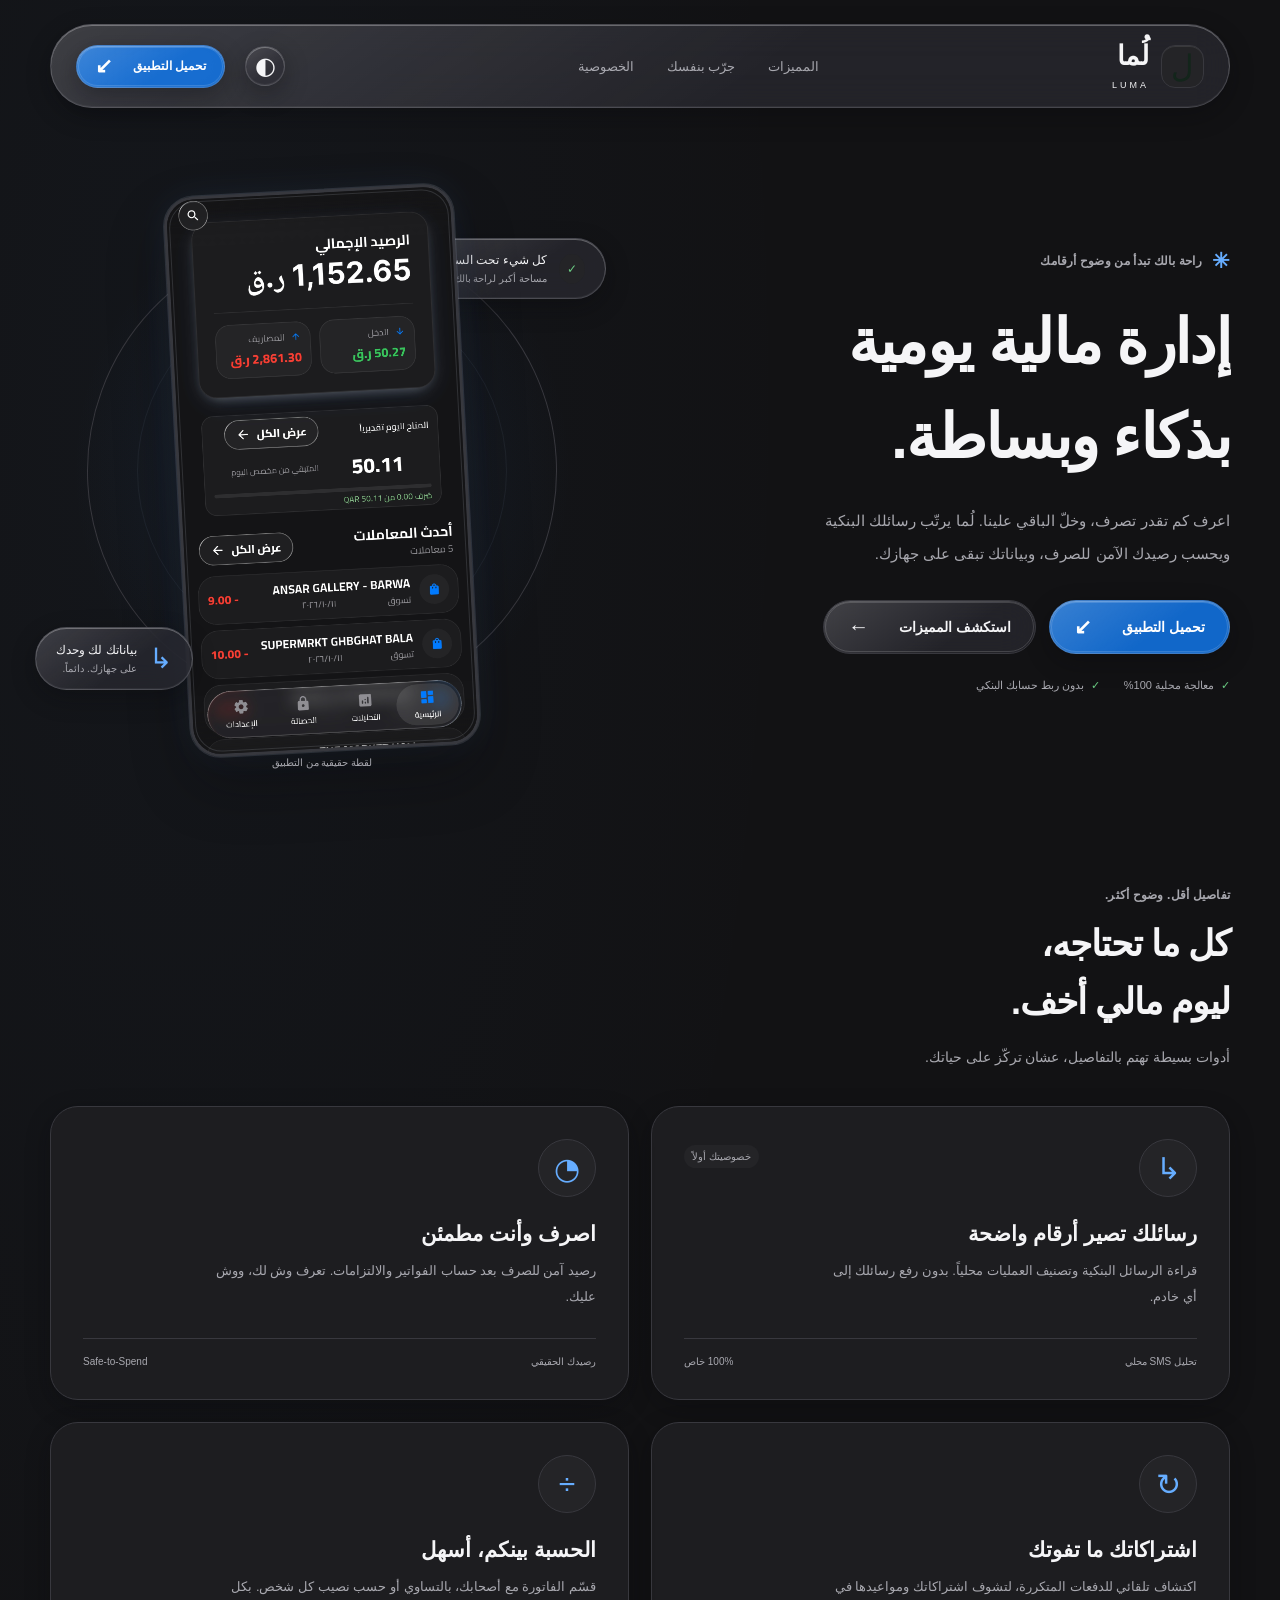
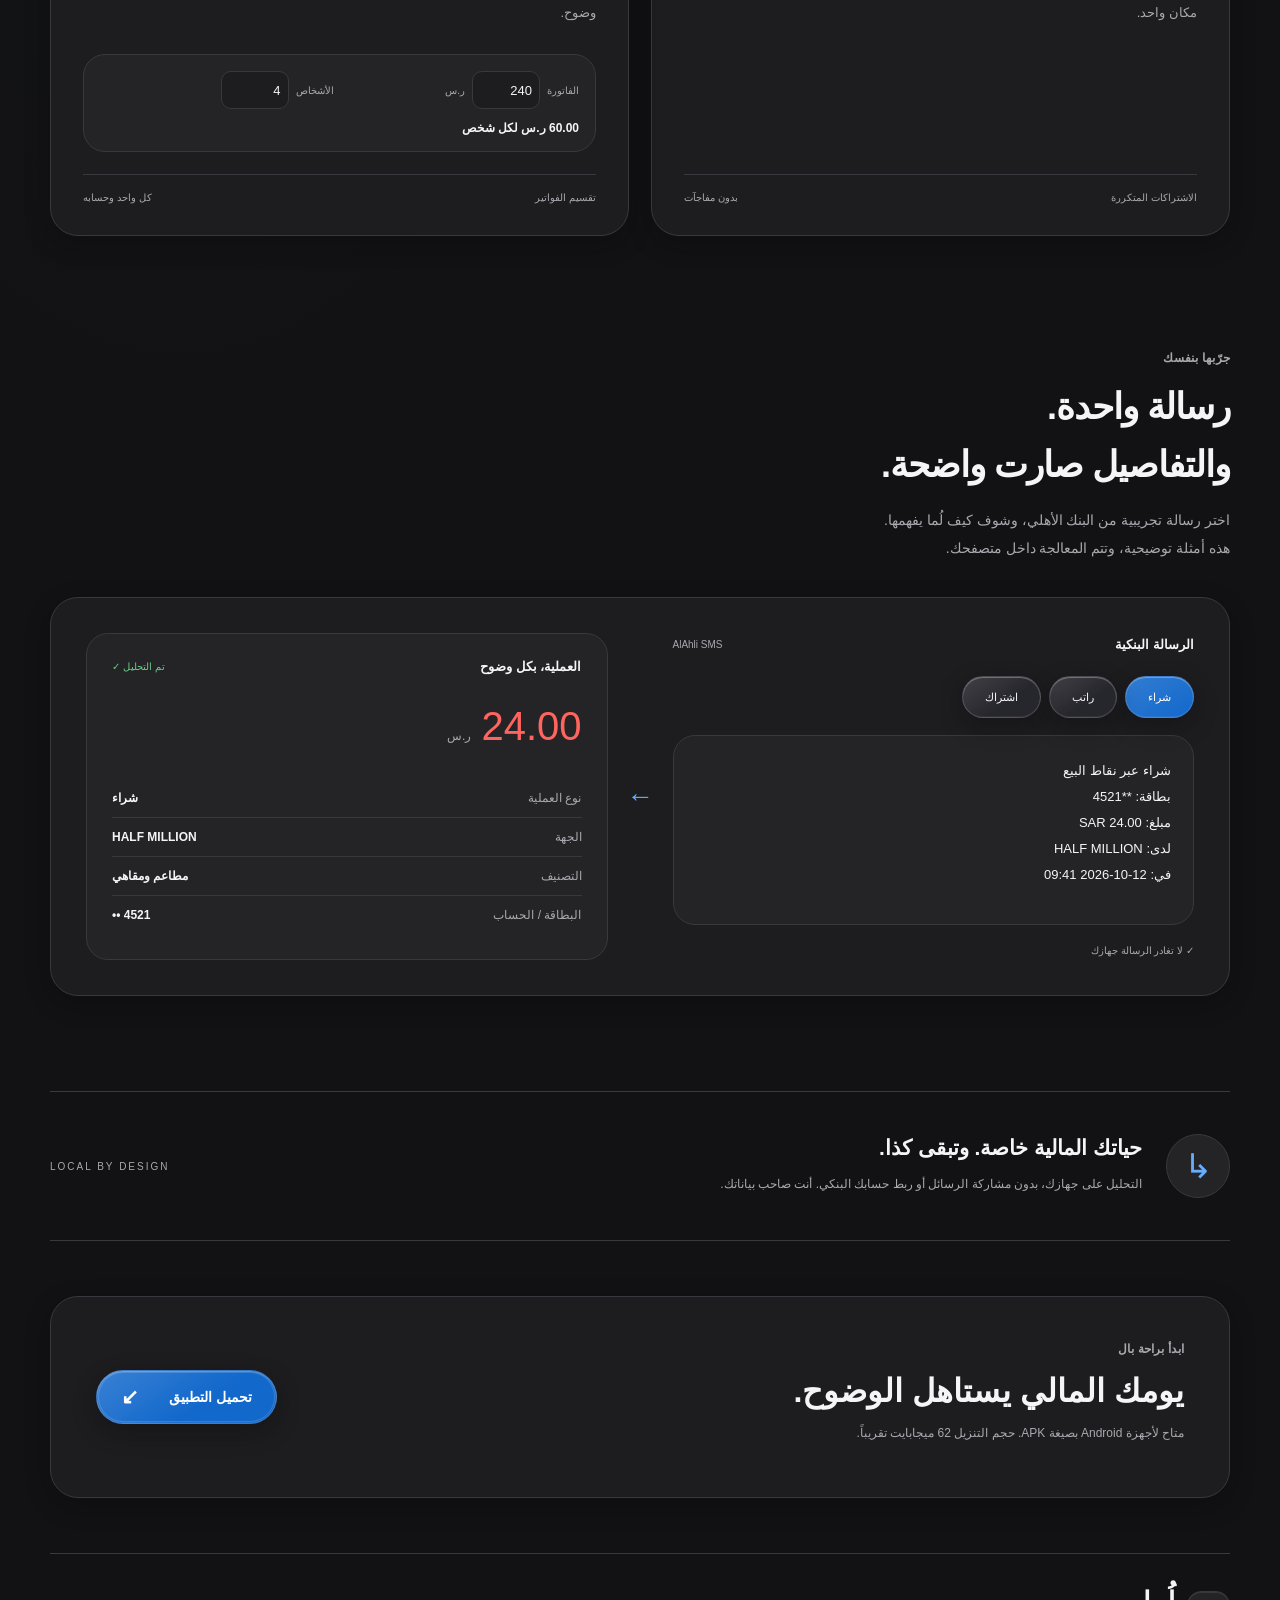
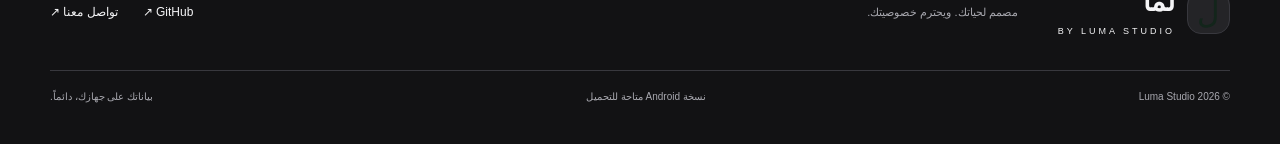
==== index.html @ 8b692ea0 "Add static landing page and APK download for Vercel" ====
<!doctype html>
<html lang="ar" dir="rtl" data-design="glass">
<head><meta charset="UTF-8"><meta name="viewport" content="width=device-width, initial-scale=1"><meta name="theme-color" content="#121214"><meta name="description" content="لُما، إدارة مالية يومية بذكاء وبساطة. اكتشف الرصيد الآمن للصرف وحوّل رسائلك البنكية إلى صورة واضحة لمصاريفك، على جهازك."><title>لُما | إدارة مالية بذكاء وبساطة</title><script src="design-init.js"></script><link rel="stylesheet" href="styles.css"><link rel="stylesheet" href="designs.css"><script src="app.js" defer></script></head>
<body>
<a class="skip" href="#main">انتقل للمحتوى</a>
<header class="nav wrap"><a class="brand" href="#" aria-label="لُما، الرئيسية"><span class="brandmark">ل</span><strong>لُما<span>LUMA</span></strong></a><nav aria-label="التنقل الرئيسي"><a href="#features">المميزات</a><a href="#simulator">جرّب بنفسك</a><a href="#privacy">الخصوصية</a></nav><div class="nav-actions"><button id="theme" class="theme" aria-label="تغيير مظهر الصفحة">◐</button><a class="button small" href="QPay.apk" download="QPay.apk">تحميل التطبيق <span aria-hidden="true">↙</span></a></div></header>
<main id="main">
<section class="hero wrap"><div class="hero-copy"><div class="eyebrow"><span class="tiny-mark">✳</span> راحة بالك تبدأ من وضوح أرقامك</div><h1>إدارة مالية يومية<br>بذكاء <span>وبساطة.</span></h1><p>اعرف كم تقدر تصرف، وخلّ الباقي علينا. لُما يرتّب رسائلك البنكية ويحسب رصيدك الآمن للصرف، وبياناتك تبقى على جهازك.</p><div class="hero-actions"><a class="button" href="QPay.apk" download="QPay.apk">تحميل التطبيق <span aria-hidden="true">↙</span></a><a class="button secondary" href="#features">استكشف المميزات <span aria-hidden="true">←</span></a></div><div class="trust"><span>معالجة محلية 100%</span><span>بدون ربط حسابك البنكي</span></div></div>
<div class="preview-stage"><div class="orbit orbit-one"></div><div class="orbit orbit-two"></div><div class="floating-note"><span class="note-symbol">✓</span><div>كل شيء تحت السيطرة<small>مساحة أكبر لراحة بالك</small></div></div><div class="phone real-screenshot"><img src="app-screenshot.jpg" width="1080" height="2109" fetchpriority="high" alt="لقطة حقيقية من تطبيق لُما تعرض الرصيد الإجمالي والمتاح اليوم وأحدث المعاملات"></div><div class="privacy-note"><span>↳</span><div>بياناتك لك وحدك<small>على جهازك. دائماً.</small></div></div><span class="preview-caption">لقطة حقيقية من التطبيق</span></div></section>
<section class="features wrap" id="features"><div class="section-head"><div class="eyebrow">تفاصيل أقل. وضوح أكثر.</div><h2>كل ما تحتاجه،<br>ليوم مالي أخف.</h2><p>أدوات بسيطة تهتم بالتفاصيل، عشان تركّز على حياتك.</p></div><div class="feature-grid"><article class="feature-card"><span class="feature-symbol">↳</span><span class="feature-tag">خصوصيتك أولاً</span><h3>رسائلك تصير أرقام واضحة</h3><p>قراءة الرسائل البنكية وتصنيف العمليات محلياً. بدون رفع رسائلك إلى أي خادم.</p><div class="card-bottom">تحليل SMS محلي <span>100% خاص</span></div></article><article class="feature-card"><span class="feature-symbol">◔</span><h3>اصرف وأنت مطمئن</h3><p>رصيد آمن للصرف بعد حساب الفواتير والالتزامات. تعرف وش لك، ووش عليك.</p><div class="card-bottom" dir="ltr">Safe-to-Spend <span>رصيدك الحقيقي</span></div></article><article class="feature-card"><span class="feature-symbol">↻</span><h3>اشتراكاتك ما تفوتك</h3><p>اكتشاف تلقائي للدفعات المتكررة، لتشوف اشتراكاتك ومواعيدها في مكان واحد.</p><div class="card-bottom">الاشتراكات المتكررة <span>بدون مفاجآت</span></div></article><article class="feature-card"><span class="feature-symbol">÷</span><h3>الحسبة بينكم، أسهل</h3><p>قسّم الفاتورة مع أصحابك، بالتساوي أو حسب نصيب كل شخص. بكل وضوح.</p><div class="split-demo"><label>الفاتورة <input id="split-total" type="number" min="0" max="1000000" step="0.01" value="240" inputmode="decimal"> ر.س</label><label>الأشخاص <input id="split-people" type="number" min="1" max="100" step="1" value="4" inputmode="numeric"></label><output id="split-result" aria-live="polite">60.00 ر.س لكل شخص</output></div><div class="card-bottom">تقسيم الفواتير <span>كل واحد وحسابه</span></div></article></div></section>
<section id="simulator" class="sim-section wrap"><div class="section-head"><div class="eyebrow">جرّبها بنفسك</div><h2>رسالة واحدة.<br>والتفاصيل صارت واضحة.</h2><p>اختر رسالة تجريبية من البنك الأهلي، وشوف كيف لُما يفهمها.<br>هذه أمثلة توضيحية، وتتم المعالجة داخل متصفحك.</p></div><div class="simulator"><div class="sms-panel"><div class="panel-heading"><strong>الرسالة البنكية</strong><span dir="ltr">AlAhli SMS</span></div><div class="sample-tabs" role="group" aria-label="نوع الرسالة"><button data-sample="purchase" aria-pressed="true" class="selected">شراء</button><button data-sample="salary" aria-pressed="false">راتب</button><button data-sample="subscription" aria-pressed="false">اشتراك</button></div><blockquote id="sms-text"></blockquote><div class="local-status">✓ لا تغادر الرسالة جهازك</div></div><div class="parse-connector" aria-hidden="true">←</div><div class="result-panel" aria-live="polite" aria-atomic="true"><div class="panel-heading"><strong>العملية، بكل وضوح</strong><span class="success">تم التحليل ✓</span></div><div class="result-amount"><b id="result-amount"></b><span>ر.س</span></div><dl><div><dt>نوع العملية</dt><dd id="result-type"></dd></div><div><dt>الجهة</dt><dd id="result-merchant"></dd></div><div><dt>التصنيف</dt><dd id="result-category"></dd></div><div><dt>البطاقة / الحساب</dt><dd id="result-card" dir="ltr"></dd></div></dl></div></div></section>
<section id="privacy" class="privacy wrap"><span class="privacy-emblem">↳</span><div><h2>حياتك المالية خاصة. وتبقى كذا.</h2><p>التحليل على جهازك، بدون مشاركة الرسائل أو ربط حسابك البنكي. أنت صاحب بياناتك.</p></div><span class="privacy-label">LOCAL BY DESIGN</span></section>
<section id="download" class="download wrap"><div><div class="eyebrow">ابدأ براحة بال</div><h2>يومك المالي يستاهل الوضوح.</h2><p>متاح لأجهزة Android بصيغة APK. حجم التنزيل 62 ميجابايت تقريباً.</p></div><a class="button" id="download-button" href="QPay.apk" download="QPay.apk">تحميل التطبيق <span aria-hidden="true">↙</span></a><p id="download-status" class="download-status" role="status"></p></section>
</main><footer class="wrap"><div class="footer-top"><a class="brand" href="#"><span class="brandmark">ل</span><strong>لُما<span>BY LUMA STUDIO</span></strong></a><p>مصمم لحياتك. ويحترم خصوصيتك.</p><div class="footer-links"><button id="github-info">GitHub ↗</button><button id="contact-info">تواصل معنا ↗</button></div></div><div class="footer-bottom"><span>© 2026 Luma Studio</span><span>نسخة Android متاحة للتحميل</span><span>بياناتك على جهازك، دائماً.</span></div><p id="footer-status" role="status"></p></footer>
</body></html>
---- styles.css ----
/* Native web approximation of Liquid Glass. Radius: cards 24px, buttons 12px, phone 44px. */
:root{--bg:#f7f9f8;--surface:#fff;--text:#172e27;--muted:#6b7973;--line:#e1e8e4;--accent:#26795b;--soft:#eaf2ed;--glass:#ffffffd9;color-scheme:light;font-family:Tahoma,"Segoe UI",Arial,sans-serif}*{box-sizing:border-box}html{scroll-behavior:smooth;scroll-padding-top:40px}body{margin:0;background:var(--bg);color:var(--text)}button,a{-webkit-tap-highlight-color:transparent}a{color:inherit;text-decoration:none}button{font:inherit;cursor:pointer}button:focus-visible,a:focus-visible{outline:3px solid var(--accent);outline-offset:5px}.wrap{width:min(1180px,calc(100% - 80px));margin-inline:auto}.nav{height:110px;display:flex;align-items:center;justify-content:space-between;border-bottom:1px solid var(--line);gap:25px}.brand{display:flex;align-items:center;gap:12px}.brandmark{width:43px;height:43px;background:var(--accent);color:white;display:grid;place-items:center;border-radius:14px;font-size:31px}.brand strong{font-size:27px;line-height:1.1}.brand strong span{display:block;font:9px Arial,sans-serif;letter-spacing:3px;margin-top:8px}.nav nav{display:flex;gap:33px;font-size:13px;color:var(--muted)}.nav nav a:hover{color:var(--accent)}.nav-actions{display:flex;align-items:center;gap:20px}.theme{border:0;background:transparent;color:var(--text);font-size:26px}.button{background:var(--accent);color:#fff;border:1px solid var(--accent);border-radius:12px;display:inline-flex;align-items:center;justify-content:center;gap:30px;min-height:54px;padding:0 24px;font-size:14px;font-weight:600;transition:transform .2s,opacity .2s}.button:hover{transform:translateY(-3px);opacity:.9}.button:active{transform:translateY(0)}.button span{font-size:21px}.button.small{min-height:43px;padding:0 18px;font-size:12px;gap:20px}.secondary{background:transparent;color:var(--text);border-color:var(--line)}.hero{display:grid;grid-template-columns:1.08fr 1fr;align-items:center;gap:75px;min-height:690px;padding-block:60px 80px}.eyebrow{font-size:12px;color:var(--accent);font-weight:bold;letter-spacing:.2px;display:flex;align-items:center;gap:10px}.tiny-mark{font-size:21px}h1{font-size:clamp(38px,4.1vw,58px);line-height:1.5;letter-spacing:-2px;margin:21px 0}h1 span{color:var(--accent)}.hero-copy>p{font-size:16px;line-height:2.1;color:var(--muted);max-width:460px;margin:0 0 30px}.hero-actions{display:flex;gap:13px}.trust{display:flex;gap:24px;margin-top:25px;font-size:11px;color:var(--muted)}.trust span:before{content:'✓';color:var(--accent);margin-left:7px}.preview-stage{position:relative;min-height:550px;display:grid;place-items:center;isolation:isolate}.orbit{position:absolute;z-index:-1;border:1px solid var(--line);border-radius:50%;width:490px;height:490px}.orbit-two{width:380px;height:380px;background:radial-gradient(ellipse,#d4e7db99,transparent 70%)}.phone{width:290px;padding:20px 18px 12px;border-radius:44px;background:var(--glass);border:5px solid var(--surface);outline:1px solid var(--line);box-shadow:0 28px 70px #254a3420,inset 0 1px 0 white;transform:rotate(-5deg);backdrop-filter:blur(20px)}.phone-top{display:flex;justify-content:space-between;align-items:center;font-size:11px;height:26px;padding:0 8px}.island{width:75px;height:21px;border-radius:30px;background:#17241e}.app-head{display:flex;justify-content:space-between;align-items:center;padding:22px 0 17px}.app-head small{display:block;color:var(--muted);font-size:10px;margin-bottom:7px}.app-head strong{font-size:13px}.avatar{border-radius:50%;width:31px;height:31px;display:grid;place-items:center;background:var(--soft);color:var(--accent)}.balance{background:#236348;color:#fff;border-radius:22px;padding:22px 17px;background-image:radial-gradient(at 0% 0%,#7bb69555,transparent 75%)}.balance-label{display:flex;justify-content:space-between;font-size:11px;color:#d5e7db}.amount{display:flex;align-items:baseline;gap:8px;margin:19px 0 8px}.amount b{font:43px Arial,sans-serif;letter-spacing:-1px}.amount span{font-size:11px}.balance>small{font-size:8px;color:#c7dfd1}.balance-rule{height:1px;background:#ffffff26;margin:18px 0 12px}.balance-bottom{display:flex;justify-content:space-between;font-size:9px}.balance-bottom strong{font-weight:normal}.app-totals{display:grid;grid-template-columns:1fr 1fr;margin:18px 0;padding:10px 0;gap:15px}.app-totals>div+div{border-right:1px solid var(--line);padding-right:20px}.app-totals small{font-size:9px;display:block;color:var(--muted);margin-bottom:6px}.app-totals strong{font:17px Arial}.app-totals em{font:9px Tahoma}.transactions-title{display:flex;justify-content:space-between;font-size:10px;margin-bottom:9px}.transactions-title span{color:var(--muted);font-size:8px}.transaction{display:flex;align-items:center;gap:9px;padding:13px 0;border-bottom:1px solid var(--line)}.transaction-icon{width:30px;height:30px;background:var(--soft);border-radius:10px;display:grid;place-items:center;color:var(--accent)}.transaction div{flex:1}.transaction strong{display:block;font-size:10px}.transaction small{display:block;font-size:8px;color:var(--muted);margin-top:5px}.transaction b{font:12px Arial}.app-bottom{display:flex;justify-content:space-around;padding:20px 0 6px;color:var(--muted);font-size:8px}.app-bottom .current{color:var(--accent);font-weight:bold}.floating-note,.privacy-note{position:absolute;background:var(--glass);border:1px solid var(--surface);border-radius:17px;box-shadow:0 10px 40px #274c3512;backdrop-filter:blur(16px);display:flex;align-items:center;gap:12px;padding:17px;font-size:12px}.floating-note{top:72px;right:-22px;transform:rotate(3deg)}.note-symbol{background:var(--soft);border-radius:50%;padding:8px;color:var(--accent)}.floating-note small,.privacy-note small{display:block;color:var(--muted);font-size:10px;margin-top:6px}.privacy-note{bottom:85px;left:-10px;transform:rotate(3deg)}.privacy-note>span{font-size:28px;color:var(--accent)}.preview-caption{position:absolute;bottom:-8px;color:var(--muted);font-size:10px}.features{padding-block:40px 90px}.section-head h2{font-size:36px;line-height:1.6;letter-spacing:-1px;margin:13px 0}.section-head>p{font-size:14px;line-height:2;color:var(--muted);margin:0}.feature-grid{display:grid;grid-template-columns:repeat(4,1fr);gap:16px;margin-top:35px}.feature-card{position:relative;background:var(--surface);border:1px solid var(--line);border-radius:24px;padding:25px 22px;display:flex;flex-direction:column;align-items:flex-start;transition:transform .25s}.feature-card:hover{transform:translateY(-5px)}.feature-symbol{font:35px Arial;color:var(--accent);height:55px}.feature-tag{position:absolute;top:28px;left:20px;font-size:8px;color:var(--accent);background:var(--soft);padding:6px 8px;border-radius:6px}.feature-card h3{font-size:16px;margin:15px 0 12px}.feature-card p{font-size:12px;line-height:2.1;color:var(--muted);margin:0 0 28px}.card-bottom{margin-top:auto;display:flex;justify-content:space-between;width:100%;gap:5px;font-size:9px;padding-top:17px;border-top:1px solid var(--line);color:var(--muted)}.card-bottom span{color:var(--accent)}.sim-section{padding-block:25px 95px}.simulator{margin-top:35px;background:var(--surface);border:1px solid var(--line);border-radius:28px;padding:35px;display:grid;grid-template-columns:1fr 65px 1fr;align-items:center}.panel-heading{display:flex;justify-content:space-between;align-items:center;gap:15px;font-size:13px}.panel-heading>span{font-size:10px;color:var(--muted)}.sample-tabs{display:flex;gap:8px;margin:24px 0 17px}.sample-tabs button{background:var(--bg);border:1px solid var(--line);color:var(--muted);border-radius:9px;padding:9px 20px;font-size:11px}.sample-tabs button.selected{background:var(--soft);border-color:var(--accent);color:var(--accent)}blockquote{background:var(--bg);border:1px solid var(--line);border-radius:15px;margin:0;padding:22px;white-space:pre-line;line-height:2;font-size:12px;min-height:190px;overflow-wrap:anywhere}.local-status{font-size:10px;color:var(--muted);margin-top:14px}.parse-connector{text-align:center;font-size:27px;color:var(--accent)}.result-panel{background:var(--soft);border-radius:20px;padding:25px}.panel-heading>.success{color:var(--accent)}.result-amount{display:flex;align-items:baseline;gap:10px;margin:30px 0}.result-amount b{font:40px Arial;color:var(--accent)}.result-amount span{font-size:12px;color:var(--muted)}dl{margin:0}dl>div{display:flex;justify-content:space-between;padding:12px 0;font-size:12px;border-bottom:1px solid var(--line)}dl>div:last-child{border:0}dt{color:var(--muted)}dd{margin:0;font-weight:bold}.privacy{display:flex;align-items:center;gap:24px;border-block:1px solid var(--line);padding-block:35px}.privacy-emblem{font:52px Arial;color:var(--accent)}.privacy h2{font-size:21px;margin:0 0 12px}.privacy p{font-size:12px;line-height:2;color:var(--muted);margin:0}.privacy-label{margin-right:auto;font:10px Arial;letter-spacing:2px;color:var(--accent)}.download{position:relative;display:flex;align-items:center;justify-content:space-between;padding-block:75px;gap:30px}.download h2{font-size:32px;margin:16px 0}.download p{font-size:12px;color:var(--muted)}.download-status{position:absolute;bottom:18px;left:0}.footer-top{border-top:1px solid var(--line);padding:34px 0;display:flex;align-items:center;gap:40px}.footer-top>p{font-size:11px;color:var(--muted)}.footer-links{display:flex;gap:25px;margin-right:auto}.footer-links button{border:0;padding:0;background:transparent;color:var(--text);font-size:12px}.footer-bottom{border-top:1px solid var(--line);display:flex;justify-content:space-between;padding:20px 0 30px;font-size:10px;color:var(--muted)}#footer-status{font-size:12px;color:var(--accent)}.skip{position:absolute;top:-80px;right:20px;background:var(--surface);padding:12px;z-index:3}.skip:focus{top:15px}
:root[data-theme=dark]{--bg:#121d18;--surface:#1c2922;--text:#edf4ef;--muted:#adbbb2;--line:#34443a;--accent:#75bd97;--soft:#263c2f;--glass:#1c2922eb;color-scheme:dark}:root[data-theme=dark] .button:not(.secondary){color:#13251b}:root[data-theme=dark] .brandmark{color:#13251b}
@media(prefers-color-scheme:dark){:root:not([data-theme=light]){--bg:#121d18;--surface:#1c2922;--text:#edf4ef;--muted:#adbbb2;--line:#34443a;--accent:#75bd97;--soft:#263c2f;--glass:#1c2922eb;color-scheme:dark}}
@media(prefers-reduced-motion:no-preference){.hero-copy{animation:enter .7s ease-out}.preview-stage{animation:enter 1s ease-out}.result-panel.updated{animation:enter .3s ease-out}@keyframes enter{from{opacity:0;transform:translateY(15px)}to{opacity:1;transform:translateY(0)}}}
@media(prefers-reduced-motion:reduce){html{scroll-behavior:auto}*{transition:none!important;animation:none!important}}
@media(prefers-reduced-transparency:reduce){.phone,.floating-note,.privacy-note{background:var(--surface);backdrop-filter:none}}
@media(max-width:1050px){.wrap{width:calc(100% - 48px)}.hero{gap:25px}.orbit{width:390px;height:390px}.floating-note{right:-5px;font-size:10px}.privacy-note{left:-5px}.feature-grid{grid-template-columns:repeat(2,1fr)}.feature-card p{max-width:290px}}
@media(max-width:767px){.wrap{width:calc(100% - 36px)}.nav{height:85px;gap:10px}.nav nav{display:none}.brand strong{font-size:22px}.brandmark{width:36px;height:36px;font-size:25px}.nav-actions{gap:12px}.nav .small{font-size:10px;padding:0 12px;gap:12px}.hero{grid-template-columns:1fr;gap:30px;padding-block:40px;min-height:auto}.hero h1{font-size:40px;letter-spacing:-1.5px}.hero-copy>p{font-size:14px}.hero-actions .button{font-size:12px;padding:0 16px;gap:17px}.trust{font-size:10px;gap:16px}.preview-stage{min-height:565px;width:100%;overflow:hidden;padding-top:20px}.orbit{width:340px;height:340px}.floating-note{right:0;top:80px;padding:12px;z-index:1}.privacy-note{left:0;bottom:80px;padding:12px}.preview-caption{bottom:3px}.section-head h2{font-size:29px}.features{padding-block:35px 50px}.feature-grid{grid-template-columns:1fr;gap:12px;margin-top:25px}.feature-card{padding:23px}.feature-card p{max-width:none}.feature-card h3{margin-top:5px}.sim-section{padding-block:20px 50px}.simulator{grid-template-columns:1fr;padding:20px;gap:20px}.parse-connector{transform:rotate(-90deg)}.panel-heading{font-size:12px}.result-panel{padding:20px}.privacy{flex-wrap:wrap;gap:16px;padding-block:25px}.privacy h2{font-size:18px}.privacy>div{flex:1}.privacy-label{margin-right:60px;font-size:9px}.download{flex-direction:column;align-items:flex-start;padding-block:50px;gap:15px}.download h2{font-size:26px;line-height:1.6}.download-status{position:static;margin:0}.footer-top{flex-wrap:wrap;gap:20px}.footer-top>p{margin-right:auto}.footer-links{width:100%;margin:0}.footer-bottom{flex-wrap:wrap;gap:15px;font-size:9px}}
---- designs.css ----
/* Four distinct compositions. Shared content and accessible interactions are retained.
   Layer scale: content auto; design switcher 2; keyboard skip link 3. */
.design-switcher{position:sticky;top:0;z-index:2;display:flex;align-items:center;justify-content:space-between;gap:20px;background:var(--surface);border-bottom:1px solid var(--line);padding:10px max(24px,calc((100vw - 1180px)/2));font-size:11px;min-height:52px}.design-switcher>div{display:flex;gap:6px}.design-switcher a{padding:9px 15px;border-radius:8px;color:var(--muted)}.design-switcher a[aria-current=page]{background:var(--soft);color:var(--accent);font-weight:bold}.design-switcher .all-models{color:var(--text)}.design-label{font-size:10px;color:var(--muted)}.preview-controls{display:flex;gap:5px;padding-top:14px}.preview-controls button{flex:1;min-height:30px;border:1px solid var(--line);background:var(--surface);color:var(--muted);font-size:9px;border-radius:8px}.preview-controls button[aria-pressed=true]{background:var(--soft);color:var(--accent);border-color:var(--accent)}.preview-caption{bottom:-28px}.app-bottom{padding-top:14px}.hero{padding-bottom:95px}
/* Minimal: editorial whitespace, solid upright preview, open feature columns. */
[data-design=minimal] .hero{gap:100px;min-height:740px}[data-design=minimal] h1{font-size:clamp(42px,4.7vw,65px)}[data-design=minimal] .phone{transform:none;backdrop-filter:none;box-shadow:0 22px 50px #254a3412;background:var(--surface)}[data-design=minimal] .orbit,[data-design=minimal] .floating-note,[data-design=minimal] .privacy-note{display:none}[data-design=minimal] .preview-stage{background:var(--soft);border-radius:180px 180px 28px 28px;padding:30px 0}[data-design=minimal] .feature-grid{gap:0}[data-design=minimal] .feature-card{border:0;border-radius:0;background:transparent;padding:10px 24px;box-shadow:none}[data-design=minimal] .feature-card+.feature-card{border-right:1px solid var(--line)}[data-design=minimal] .feature-tag{position:static;margin-top:5px}[data-design=minimal] .feature-symbol{height:40px}[data-design=minimal] .features{padding-block:65px 105px}[data-design=minimal] .simulator{border-radius:16px;box-shadow:none}
/* Glass: a deliberately cool silver/green palette; translucent materials are web approximations. */
[data-design=glass][data-theme=light]{--bg:#eef4f2;--surface:#ffffffc9;--text:#183f36;--muted:#53746a;--line:#cedfd8;--accent:#287761;--soft:#dfeee6;--glass:#ffffffc9}[data-design=glass][data-theme=dark]{--bg:#142622;--surface:#203c33e8;--text:#effbf5;--muted:#b0cec0;--line:#446758;--accent:#88cfac;--soft:#294b3c;--glass:#25483dea}[data-design=glass] body{background-image:radial-gradient(ellipse at 12% 15%,#80bd9733,transparent 32%),radial-gradient(ellipse at 85% 35%,#c3dfd344,transparent 30%)}[data-design=glass] .nav{height:90px;border:1px solid var(--surface);background:var(--glass);border-radius:24px;padding-inline:25px;margin-top:25px;backdrop-filter:blur(18px)}[data-design=glass] .hero{grid-template-columns:1fr 1.12fr;gap:60px;min-height:770px}[data-design=glass] .preview-stage{background:radial-gradient(ellipse,#7eb79577,transparent 68%)}[data-design=glass] .orbit-one{border:1px solid #93c3aa80;width:510px;height:510px}[data-design=glass] .orbit-two{width:430px;height:430px;background:transparent;border-color:#93c3aa50}[data-design=glass] .phone{transform:rotate(-8deg);border:5px solid #ffffff66;box-shadow:0 38px 85px #1d4e3a30,inset 0 1px 0 #ffffff99}[data-design=glass] .floating-note{right:-20px;top:60px}[data-design=glass] .privacy-note{bottom:65px;left:-8px}[data-design=glass] .feature-card,[data-design=glass] .simulator{background:var(--glass);backdrop-filter:blur(20px);border-color:var(--surface);box-shadow:inset 0 1px 0 #ffffff55,0 14px 40px #28553c0a}[data-design=glass] .feature-grid{grid-template-columns:repeat(2,1fr);gap:22px}[data-design=glass] .feature-card{padding:30px;min-height:260px}[data-design=glass] .feature-card h3{font-size:21px}[data-design=glass] .feature-card p{max-width:380px;font-size:13px}[data-design=glass] .download{background:var(--glass);border:1px solid var(--surface);border-radius:28px;padding:45px;margin-block:55px}[data-design=glass] .download-status{left:45px;bottom:8px}
/* Bento: a modular hero and uneven feature grid. */
[data-design=bento][data-theme=light]{--bg:#f4f7f3;--surface:#fff;--text:#263c25;--muted:#637960;--line:#d8e3d4;--accent:#426d38;--soft:#e4eddc;--glass:#fff}[data-design=bento][data-theme=dark]{--bg:#152014;--surface:#202d1c;--text:#edf5e8;--muted:#b0c5a9;--line:#3a4f32;--accent:#aed58c;--soft:#2c4124;--glass:#202d1c}[data-design=bento] .hero{grid-template-columns:1.15fr 1fr;gap:20px;padding-top:35px;min-height:730px;align-items:stretch}[data-design=bento] .hero-copy{border-radius:28px;background:var(--soft);padding:50px 35px;display:flex;flex-direction:column;justify-content:center}[data-design=bento] h1{font-size:clamp(38px,3.8vw,54px);letter-spacing:-1px}[data-design=bento] .preview-stage{display:grid;grid-template-columns:1fr;min-height:625px;background:var(--surface);border-radius:28px;padding:90px 20px 25px;overflow:hidden}[data-design=bento] .phone{transform:rotate(5deg);background:var(--surface);box-shadow:0 15px 40px #3c5d231c}[data-design=bento] .bento-summary{position:absolute;top:20px;right:22px;font-size:11px;color:var(--muted)}[data-design=bento] .bento-summary strong{display:block;font:29px Arial;color:var(--accent);margin-top:8px}[data-design=bento] .bento-summary small{font:10px Tahoma}[data-design=bento] .bento-summary p{font-size:9px;margin:7px 0}[data-design=bento] .floating-note,[data-design=bento] .privacy-note,[data-design=bento] .orbit{display:none}[data-design=bento] .preview-caption{bottom:12px}[data-design=bento] .feature-grid{grid-template-columns:repeat(3,1fr);grid-template-rows:auto auto;gap:20px}[data-design=bento] .feature-card{padding:32px;min-height:255px;background:var(--surface)}[data-design=bento] .feature-card:first-child{grid-column:span 2;background:var(--soft)}[data-design=bento] .feature-card:nth-child(2){grid-row:span 2;justify-content:center;background:var(--accent);color:var(--bg)}[data-design=bento] .feature-card:nth-child(2) :is(p,.feature-symbol,.card-bottom,.card-bottom span){color:inherit}[data-design=bento] .feature-card:nth-child(2) .feature-symbol{font-size:110px;height:140px}[data-design=bento] .feature-card:nth-child(2) .card-bottom{margin-top:50px;border-color:currentColor}[data-design=bento] .feature-card h3{font-size:22px}[data-design=bento] .feature-card:first-child p{max-width:420px}[data-design=bento] .feature-card:first-child .feature-symbol{font-size:55px;height:70px}[data-design=bento] .sim-section{display:grid;grid-template-columns:1fr 1.65fr;gap:35px;align-items:center}[data-design=bento] .simulator{margin-top:0;grid-template-columns:1fr;gap:15px;padding:25px}[data-design=bento] .parse-connector{display:none}[data-design=bento] blockquote{min-height:160px}[data-design=bento] .result-panel{padding:22px}[data-design=bento] .result-amount{margin:20px 0}[data-design=bento] dl{display:grid;grid-template-columns:1fr 1fr;gap:0 20px}[data-design=bento] dl>div{gap:10px;font-size:10px}
/* Tech: compact geometry, reverse hero, feature rows and a terminal-like SMS panel. */
[data-design=tech][data-theme=dark]{--bg:#101816;--surface:#18231f;--text:#eff7f2;--muted:#a3b9ac;--line:#33483c;--accent:#9cd7b3;--soft:#253a2e;--glass:#18231f}[data-design=tech][data-theme=light]{--bg:#eff4f0;--surface:#fff;--text:#152e20;--muted:#536d5c;--line:#c5d6c9;--accent:#316f45;--soft:#deece0;--glass:#fff}[data-design=tech] .hero{grid-template-columns:1fr 1.1fr;gap:100px;min-height:740px}[data-design=tech] .hero-copy{grid-column:2;grid-row:1}[data-design=tech] .preview-stage{grid-column:1;grid-row:1;background:var(--surface);border:1px solid var(--line);border-radius:16px;padding:55px 0 25px}[data-design=tech] .phone{border-radius:30px;transform:none;border-width:2px;box-shadow:none;background:var(--bg);backdrop-filter:none}[data-design=tech] .balance{background:var(--soft);border:1px solid var(--line);color:var(--text);border-radius:12px}[data-design=tech] .balance :is(.balance-label,small){color:var(--muted)}[data-design=tech] .balance-rule{background:var(--line)}[data-design=tech] .amount b{color:var(--accent);font-family:Consolas,monospace}[data-design=tech] .tech-label{position:absolute;top:18px;left:20px;font:10px/1.8 Consolas,monospace;color:var(--accent)}[data-design=tech] .tech-label span{color:var(--muted);font-size:9px}[data-design=tech] .orbit,[data-design=tech] .floating-note,[data-design=tech] .privacy-note{display:none}[data-design=tech] .preview-caption{bottom:-25px}[data-design=tech] .button{border-radius:6px}[data-design=tech] h1{font-size:clamp(40px,4.5vw,62px)}[data-design=tech] .feature-grid{grid-template-columns:1fr 1fr;gap:0;border:1px solid var(--line);border-radius:12px;overflow:hidden}[data-design=tech] .feature-card{border:0;border-radius:0;background:var(--surface);padding:30px;display:grid;grid-template-columns:55px 1fr;gap:0 20px}[data-design=tech] .feature-card:nth-child(odd){border-left:1px solid var(--line)}[data-design=tech] .feature-card:nth-child(-n+2){border-bottom:1px solid var(--line)}[data-design=tech] .feature-card:hover{transform:none;background:var(--soft)}[data-design=tech] .feature-symbol{grid-row:span 3;font-family:Consolas,monospace;font-size:40px;padding-top:15px}[data-design=tech] .feature-card h3{font-size:18px}[data-design=tech] .feature-card p,[data-design=tech] .card-bottom{grid-column:2}[data-design=tech] .feature-tag{display:none}[data-design=tech] .simulator{border-radius:12px;padding:30px;background:var(--surface)}[data-design=tech] blockquote{background:var(--bg);border-radius:6px;border-right:3px solid var(--accent);font:13px/2.3 Consolas,Tahoma,monospace}[data-design=tech] .result-panel{border-radius:8px;background:var(--bg);border:1px solid var(--line)}[data-design=tech] .result-amount b{font-family:Consolas,monospace}[data-design=tech] .download{border-top:1px solid var(--line)}
@media(max-width:1050px){[data-design] .hero{gap:30px}[data-design=glass] .orbit-one{width:390px;height:390px}[data-design=glass] .orbit-two{width:320px;height:320px}[data-design=glass] .floating-note{right:0}[data-design=bento] .hero-copy{padding:35px 25px}[data-design=bento] .hero-actions{flex-wrap:wrap}[data-design=bento] .sim-section{grid-template-columns:1fr}[data-design=tech] .feature-card{padding:24px;gap:0 12px}}
@media(max-width:767px){.design-switcher{position:relative;padding:12px 15px;flex-wrap:wrap;gap:6px}.design-switcher .all-models{padding:7px 4px}.design-switcher>div{order:3;width:100%;justify-content:space-between}.design-switcher>div a{padding:10px 14px}.design-label{margin-right:auto}[data-design] .hero{grid-template-columns:1fr;gap:30px;min-height:auto;padding-block:35px 65px}[data-design] h1{font-size:38px}[data-design] .phone{width:275px}[data-design] .preview-stage{min-height:600px}[data-design=minimal] .hero{gap:35px}[data-design=minimal] .preview-stage{border-radius:145px 145px 24px 24px;padding-block:25px}[data-design=minimal] .feature-card{padding:22px 0}[data-design=minimal] .feature-card+.feature-card{border-right:0;border-top:1px solid var(--line)}[data-design=glass] .nav{height:80px;padding-inline:15px;border-radius:18px;margin-top:15px}[data-design=glass] .feature-grid{grid-template-columns:1fr}[data-design=glass] .feature-card{padding:25px;min-height:245px}[data-design=glass] .download{padding:30px;margin-block:35px}[data-design=glass] .download-status{position:static}[data-design=glass] .floating-note{right:0;top:80px}[data-design=glass] .privacy-note{left:0;bottom:85px}[data-design=bento] .hero-copy{padding:30px 22px}[data-design=bento] .hero-actions{flex-wrap:nowrap}[data-design=bento] .hero-actions .button{padding-inline:12px;gap:10px;font-size:11px}[data-design=bento] .preview-stage{padding-top:110px;min-height:660px}[data-design=bento] .feature-grid{grid-template-columns:1fr;grid-template-rows:auto}[data-design=bento] .feature-card:first-child{grid-column:auto}[data-design=bento] .feature-card:nth-child(2){grid-row:auto}[data-design=bento] .feature-card:nth-child(2) .feature-symbol{font-size:65px;height:85px}[data-design=bento] .feature-card:nth-child(2) .card-bottom{margin-top:20px}[data-design=bento] .sim-section{gap:25px}[data-design=bento] dl{grid-template-columns:1fr}[data-design=bento] dl>div{font-size:12px}[data-design=tech] .hero-copy,[data-design=tech] .preview-stage{grid-column:auto;grid-row:auto}[data-design=tech] .hero-copy{order:0}[data-design=tech] .preview-stage{order:1;padding-top:65px}[data-design=tech] .feature-grid{grid-template-columns:1fr}[data-design=tech] .feature-card:nth-child(odd){border-left:0}[data-design=tech] .feature-card:not(:last-child){border-bottom:1px solid var(--line)}[data-design=tech] .simulator{padding:20px}}
@media(prefers-reduced-transparency:reduce){[data-design=glass] :is(.nav,.feature-card,.simulator,.download,.phone,.floating-note,.privacy-note){background:var(--bg);backdrop-filter:none}}
/* Selected glass direction: readable translucent planes with consistent highlights. */
[data-design=glass][data-theme=light]{--bg:#edf3f0;--surface:#ffffffd9;--text:#163a2d;--muted:#536f62;--line:#c5d8ce;--accent:#286d51;--soft:#dfede4;--glass:#ffffffbc}
[data-design=glass][data-theme=dark]{--bg:#101f19;--surface:#213d2ed9;--text:#eef7f0;--muted:#b5ccbd;--line:#446551;--accent:#9bd2ad;--soft:#294735;--glass:#203d2de0}
[data-design=glass] body{background-image:radial-gradient(ellipse at 12% 8%,#72b78b30,transparent 30%),radial-gradient(ellipse at 90% 35%,#72b78b16,transparent 30%)}
[data-design=glass] .nav{box-shadow:inset 0 1px 0 #ffffff38,0 12px 45px #1435210a;border-color:#8cb99c40;height:84px;margin-top:24px}
[data-design=glass] .brandmark{background:linear-gradient(140deg,#499875,#225c42);color:#fff;box-shadow:inset 0 1px 0 #ffffff88;border:1px solid #ffffff36}
[data-design=glass] .hero{min-height:740px;padding-block:65px 85px;gap:70px;grid-template-columns:1.05fr 1fr}
[data-design=glass] h1{font-size:clamp(40px,4.3vw,60px);line-height:1.55;letter-spacing:-1.6px}
[data-design=glass] .hero-copy>p{font-size:15px;max-width:440px;line-height:2.15}
[data-design=glass] .button{box-shadow:inset 0 1px 0 #ffffff32,0 7px 18px #183c2112}
[data-design=glass] .button.secondary{background:var(--glass);border-color:var(--line);box-shadow:inset 0 1px 0 #ffffff2b}
[data-design=glass] .preview-stage{min-height:595px;background:radial-gradient(ellipse at 45% 47%,#82b89a52,transparent 67%)}
[data-design=glass] .orbit-one{width:480px;height:480px;border-color:#8db29b45;transform:rotate(-25deg)}
[data-design=glass] .orbit-two{width:370px;height:370px;border-color:#8db29b26}
[data-design=glass] .phone{transform:rotate(-6deg);border:4px solid #adc9b840;outline:1px solid #c5dfce88;background:var(--glass);box-shadow:0 35px 65px #112d222d,inset 0 1px 0 #ffffff88;position:relative}
[data-design=glass] .phone::before{content:'';position:absolute;inset:3px;border-radius:37px;border:1px solid #ffffff20;pointer-events:none}
[data-design=glass] .balance{background:radial-gradient(ellipse at 0 0,#83c69a4a,transparent 80%),#225c42;border:1px solid #afd4b82a;box-shadow:inset 0 1px 0 #ffffff25}
[data-design=glass] .floating-note,[data-design=glass] .privacy-note{background:var(--glass);border:1px solid #bdd8c960;box-shadow:inset 0 1px 0 #ffffff55,0 14px 30px #183c2115;padding:18px}
[data-design=glass] .floating-note{right:-5px;top:80px;transform:rotate(3deg)}
[data-design=glass] .privacy-note{left:-6px;bottom:92px;transform:rotate(3deg)}
[data-design=glass] .preview-caption{bottom:0;font-size:10px}
[data-design=glass] .preview-controls button{min-height:34px;background:var(--glass);font-size:10px}
[data-design=glass] .feature-grid{gap:22px}
[data-design=glass] .feature-card{padding:32px;min-height:285px;border-color:#9bbbA64d;background:linear-gradient(135deg,#ffffff0a,transparent),var(--glass);box-shadow:inset 0 1px 0 #ffffff3d,0 12px 28px #153d2408}
[data-design=glass] .feature-symbol{background:var(--soft);width:52px;height:52px;border:1px solid var(--line);border-radius:16px;display:grid;place-items:center;font-size:30px}
[data-design=glass] .feature-tag{font-size:10px;top:38px;left:32px}
[data-design=glass] .feature-card h3{font-size:21px;margin-top:25px}
[data-design=glass] .feature-card p{font-size:13px;line-height:2}
[data-design=glass] .card-bottom{font-size:10px}
[data-design=glass] .features{padding-top:35px}
[data-design=glass] .simulator{padding:35px;border-color:#9bbbA64d;box-shadow:inset 0 1px 0 #ffffff4a,0 18px 45px #153d2410}
[data-design=glass] blockquote{background:var(--bg);border-color:var(--line);font-size:13px}
[data-design=glass] .result-panel{background:var(--soft);border:1px solid var(--line);box-shadow:inset 0 1px 0 #ffffff1c}
[data-design=glass] .local-status{color:var(--muted);margin-top:20px}
[data-design=glass] .privacy{padding-block:42px}
[data-design=glass] .download{box-shadow:inset 0 1px 0 #ffffff3d;border-color:#9bbbA64d;gap:25px}
.split-demo{display:grid;grid-template-columns:1fr 1fr;gap:12px;width:100%;margin-bottom:22px;padding:16px;border:1px solid var(--line);background:var(--soft);border-radius:14px}
.split-demo label{font-size:10px;color:var(--muted);display:flex;align-items:center;gap:7px;flex-wrap:wrap}
.split-demo input{font:13px Arial;width:68px;min-height:34px;padding:7px;border:1px solid var(--line);border-radius:7px;background:var(--surface);color:var(--text)}
.split-demo input:focus-visible{outline:2px solid var(--accent);outline-offset:2px}.split-demo output{grid-column:1/-1;font-size:12px;font-weight:bold;color:var(--accent)}
@media(max-width:1050px){[data-design=glass] .hero{gap:25px}[data-design=glass] .orbit-one{width:390px;height:390px}[data-design=glass] .orbit-two{width:315px;height:315px}[data-design=glass] .floating-note{font-size:10px;padding:13px;right:0}[data-design=glass] .privacy-note{font-size:10px;left:0;padding:13px}}
@media(max-width:767px){[data-design=glass] .nav{height:76px;padding-inline:14px;margin-top:16px}[data-design=glass] .hero{grid-template-columns:1fr;gap:22px;padding-block:32px 35px;min-height:auto}[data-design=glass] h1{font-size:clamp(31px,8.5vw,44px);line-height:1.55;letter-spacing:-1px;margin:18px 0}[data-design=glass] .hero-copy>p{font-size:13px;line-height:2;max-width:none}[data-design=glass] .hero-actions{gap:10px}[data-design=glass] .hero-actions .button{padding-inline:13px;gap:12px;font-size:11px}[data-design=glass] .trust{flex-wrap:wrap;gap:10px 15px;font-size:10px}[data-design=glass] .preview-stage{min-height:610px;padding-block:35px;overflow:hidden}[data-design=glass] .phone{width:268px;transform:rotate(-4deg)}[data-design=glass] .floating-note{top:65px;right:0;font-size:10px;padding:12px}[data-design=glass] .privacy-note{left:0;bottom:75px;font-size:10px;padding:12px}[data-design=glass] .preview-caption{bottom:4px;font-size:9px}[data-design=glass] .feature-card{padding:25px;min-height:270px}[data-design=glass] .feature-tag{left:25px;top:30px}[data-design=glass] .feature-card h3{font-size:20px;margin-top:20px}[data-design=glass] .feature-card p{font-size:12px}[data-design=glass] .simulator{padding:18px;gap:18px}[data-design=glass] blockquote{font-size:12px;padding:18px}[data-design=glass] .section-head h2{font-size:28px}[data-design=glass] .privacy{padding-block:28px}[data-design=glass] .download{padding:28px 22px;margin-block:35px}[data-design=glass] .download h2{font-size:24px}[data-design=glass] .download-status{position:static;line-height:1.9}}
@media(prefers-reduced-transparency:reduce){[data-design=glass] :is(.nav,.phone,.floating-note,.privacy-note,.feature-card,.simulator,.download){background:var(--bg);backdrop-filter:none}}
/* Keep the supplied app capture intact; no cropping or synthetic interface overlay. */
[data-design=glass] .phone.real-screenshot{padding:0;width:290px;border-radius:32px;overflow:hidden;background:#131315;line-height:0;backdrop-filter:none}
[data-design=glass] .real-screenshot img{display:block;width:100%;height:auto;aspect-ratio:1080/2109;object-fit:contain}
[data-design=glass] .real-screenshot::before{border-radius:27px}
@media(max-width:767px){[data-design=glass] .phone.real-screenshot{width:min(268px,calc(100% - 36px))}[data-design=glass] .floating-note{top:45px}[data-design=glass] .privacy-note{bottom:60px}}
/* Material contract: Liquid Glass belongs to chrome; content is opaque.
   This CSS approximates the visual language on the web. Flutter widgets are
   part of the native app, not a dependency of this buildless website. */
[data-design=glass][data-theme=light]{--content:#fcfdfc;--content-inset:#e6eee8;--chrome-fill:#ffffff80;--chrome-edge:#ffffffbb;--chrome-shadow:#20463218;--primary-glass:#286d51df;--primary-ink:#fff}
[data-design=glass][data-theme=dark]{--content:#1c2b23;--content-inset:#25372b;--chrome-fill:#34503e80;--chrome-edge:#cbead047;--chrome-shadow:#08130d55;--primary-glass:#a1d7b5d9;--primary-ink:#142c1d}
/* Solid Material-like surfaces: one-pixel edges, soft elevation, no hard offsets. */
[data-design=glass] :is(.feature-card,.simulator,.download){background:var(--content);border:1px solid var(--line);backdrop-filter:none;-webkit-backdrop-filter:none;box-shadow:0 8px 28px var(--chrome-shadow)}
[data-design=glass] :is(.result-panel,.split-demo,blockquote){background:var(--content-inset);backdrop-filter:none;-webkit-backdrop-filter:none;box-shadow:none}
[data-design=glass] :is(.feature-symbol,.feature-tag){background:var(--content-inset);box-shadow:none}
[data-design=glass] .split-demo input{background:var(--content)}
[data-design=glass] .feature-card:hover{transform:none}
/* Translucent interactive chrome with layered specular edges. */
[data-design=glass] :is(.nav,.button,.theme,.sample-tabs button,.floating-note,.privacy-note){background:linear-gradient(145deg,#ffffff1f,transparent 60%),var(--chrome-fill);border:1px solid var(--chrome-edge);box-shadow:inset 0 1px 0 #ffffff4a,inset 0 -1px 0 #ffffff0e,0 8px 25px var(--chrome-shadow);backdrop-filter:blur(18px) saturate(145%);-webkit-backdrop-filter:blur(18px) saturate(145%)}
[data-design=glass] .button{position:relative;isolation:isolate;overflow:hidden;color:var(--primary-ink);background:linear-gradient(145deg,#ffffff2a,transparent 60%),var(--primary-glass);border-radius:999px;border-color:var(--chrome-edge)}
[data-design=glass] .button.secondary{background:linear-gradient(145deg,#ffffff24,transparent 65%),var(--chrome-fill);color:var(--text)}
[data-design=glass] .theme{width:40px;height:40px;display:grid;place-items:center;border-radius:50%;font-size:24px;padding:0}
[data-design=glass] .sample-tabs button{border-radius:999px;min-height:42px;padding:10px 22px;color:var(--text)}
[data-design=glass] .sample-tabs button.selected{background:linear-gradient(145deg,#ffffff22,transparent),var(--primary-glass);color:var(--primary-ink);border-color:var(--chrome-edge)}
[data-design=glass] .button::before{content:'';position:absolute;inset:1px;border-radius:inherit;border:1px solid #ffffff26;pointer-events:none}
[data-design=glass] .button::after{content:'';position:absolute;inset:-50% -30%;background:linear-gradient(110deg,transparent 35%,#ffffff20 48%,transparent 60%);opacity:0;transform:translateX(45%);pointer-events:none}
@media(prefers-reduced-motion:no-preference){
 [data-design=glass] :is(.button,.theme,.sample-tabs button){transition:transform .28s cubic-bezier(.16,1,.3,1),opacity .28s ease}
 [data-design=glass] .button::after{transition:transform .65s cubic-bezier(.16,1,.3,1),opacity .3s ease}
 [data-design=glass] .button:hover::after{opacity:1;transform:translateX(-30%)}
 [data-design=glass] :is(.theme,.sample-tabs button):hover{transform:translateY(-2px)}
 [data-design=glass] :is(.button,.theme,.sample-tabs button):active{transform:scale(.97)}
 [data-design=glass] .nav{animation:chrome-enter .6s cubic-bezier(.16,1,.3,1)}
 [data-design=glass] :is(.floating-note,.privacy-note){animation:chrome-enter .7s cubic-bezier(.16,1,.3,1)}
 @keyframes chrome-enter{from{opacity:0;transform:translateY(10px)}to{opacity:1;transform:translateY(0)}}
}
[data-design=glass] .result-panel.updated{animation:none}
@media(max-width:767px){[data-design=glass] .nav-actions{gap:10px}[data-design=glass] .theme{width:36px;height:36px}[data-design=glass] .sample-tabs button{flex:1;padding-inline:12px}}
@supports not (backdrop-filter:blur(1px)){[data-design=glass] :is(.nav,.theme,.floating-note,.privacy-note){background:var(--content)}[data-design=glass] .button{background:var(--accent)}[data-design=glass] .button.secondary{background:var(--content);color:var(--text)}}
@media(prefers-reduced-transparency:reduce){[data-design=glass] :is(.nav,.theme,.floating-note,.privacy-note,.sample-tabs button){background:var(--content);backdrop-filter:none;-webkit-backdrop-filter:none}[data-design=glass] .button,[data-design=glass] .sample-tabs button.selected{background:var(--accent);backdrop-filter:none;-webkit-backdrop-filter:none}[data-design=glass] .button.secondary{background:var(--content);color:var(--text)}}
/* Match the chrome selector's specificity for tinted primary actions. */
[data-design=glass] .button:not(.secondary){color:var(--primary-ink);background:linear-gradient(145deg,#ffffff2a,transparent 60%),var(--primary-glass)}
@media(prefers-reduced-transparency:reduce){[data-design=glass] .button:not(.secondary){background:var(--accent);color:var(--primary-ink)}[data-design=glass] .button.secondary{background:var(--content);color:var(--text)}[data-design=glass] .sample-tabs button.selected{background:var(--accent);color:var(--primary-ink)}}
/* App screenshot identity: charcoal content, graphite glass and blue chrome.
   Green/red are reserved for incoming/outgoing amounts. */
[data-design=glass][data-theme=dark]{--bg:#121214;--surface:#222225;--text:#f5f5f7;--muted:#a8a8af;--line:#38383e;--accent:#66adff;--soft:#24272e;--glass:#252529b8;--content:#1d1d20;--content-inset:#242427;--chrome-fill:#2d2d34a8;--chrome-edge:#a9a9b144;--chrome-shadow:#08080b55;--primary-glass:#1275e7dc;--primary-ink:#fff;--income:#6bcc83;--expense:#ff655e}
[data-design=glass][data-theme=light]{--bg:#f1f2f5;--surface:#fff;--text:#19191d;--muted:#64646c;--line:#d2d4dc;--accent:#0064d5;--soft:#e7ebf2;--glass:#ffffffb8;--content:#fff;--content-inset:#eceef3;--chrome-fill:#ffffffa8;--chrome-edge:#ffffffdc;--chrome-shadow:#20233814;--primary-glass:#086bdfeb;--primary-ink:#fff;--income:#26743b;--expense:#ba332c}
[data-design=glass] body{background:radial-gradient(ellipse at 14% 12%,#4484ce0a,transparent 40%),var(--bg)}
[data-design=glass] .nav{border-radius:999px;border-color:var(--chrome-edge);box-shadow:inset 0 1px 0 #ffffff24,0 8px 32px var(--chrome-shadow)}
[data-design=glass] .brandmark{background:var(--content-inset);color:var(--accent);border:1px solid var(--line);box-shadow:inset 0 1px 0 #ffffff18;border-radius:14px}
[data-design=glass] h1{font-weight:700;letter-spacing:-1.7px;font-size:clamp(40px,4.8vw,66px)}
[data-design=glass] h1 span{color:var(--text)}
[data-design=glass] .hero-copy>p{color:var(--muted);font-size:15px;line-height:2.15}
[data-design=glass] .eyebrow{color:var(--muted)}
[data-design=glass] .tiny-mark{color:var(--accent)}
[data-design=glass] .hero{gap:65px}
[data-design=glass] .preview-stage{background:radial-gradient(ellipse at 50% 50%,#3268b022,transparent 65%)}
[data-design=glass] .orbit-one{border-color:var(--line);width:470px;height:470px}
[data-design=glass] .orbit-two{border-color:#6c768c20;background:none}
[data-design=glass] .phone.real-screenshot{transform:rotate(-3deg);border:3px solid #62636d77;outline:1px solid #bfc9dc24;box-shadow:0 28px 60px var(--chrome-shadow),0 0 35px #6594d51c;border-radius:30px}
[data-design=glass] .phone.real-screenshot::before{border-color:#dfe5f523;inset:2px}
[data-design=glass] :is(.floating-note,.privacy-note){border-color:var(--chrome-edge);box-shadow:inset 0 1px 0 #ffffff25,0 12px 25px var(--chrome-shadow);border-radius:999px;padding:14px 20px;background:linear-gradient(145deg,#ffffff10,transparent 60%),var(--chrome-fill)}
[data-design=glass] .floating-note{top:65px;right:-12px;transform:none}
[data-design=glass] .privacy-note{bottom:78px;left:-15px;transform:none}
[data-design=glass] .note-symbol{color:var(--income);background:var(--content-inset)}
[data-design=glass] .privacy-note>span{color:var(--accent)}
[data-design=glass] .trust span:before{color:var(--income)}
[data-design=glass] :is(.feature-card,.simulator,.download){border-radius:28px;border-color:var(--line);background:var(--content);box-shadow:0 8px 25px var(--chrome-shadow)}
[data-design=glass] .feature-symbol{border-radius:50%;color:var(--accent);background:var(--content-inset);border-color:var(--line);width:58px;height:58px}
[data-design=glass] .feature-tag{border-radius:999px;color:var(--muted)}
[data-design=glass] .feature-card h3{color:var(--text)}
[data-design=glass] .card-bottom span{color:var(--muted)}
[data-design=glass] :is(.split-demo,.result-panel,blockquote){background:var(--content-inset);border-radius:22px;border-color:var(--line)}
[data-design=glass] .result-amount b{color:var(--expense)}
[data-design=glass] .result-panel[data-direction=incoming] .result-amount b{color:var(--income)}
[data-design=glass] .panel-heading>.success{color:var(--income)}
[data-design=glass] .local-status{color:var(--muted)}
[data-design=glass] .split-demo output{color:var(--text)}
[data-design=glass] .split-demo input{background:var(--content);border-radius:10px;min-height:38px}
[data-design=glass] .privacy-emblem{background:var(--content-inset);border:1px solid var(--line);border-radius:50%;width:64px;height:64px;display:grid;place-items:center;font-size:34px}
[data-design=glass] .privacy-label{color:var(--muted)}
:root[data-design=glass][data-theme=dark] .button:not(.secondary){color:#fff}
@media(max-width:1050px){[data-design=glass] .hero{gap:30px}[data-design=glass] .orbit-one{width:360px;height:360px}[data-design=glass] .floating-note{right:0;font-size:10px}[data-design=glass] .privacy-note{left:0;font-size:10px}}
@media(max-width:767px){[data-design=glass] .nav{border-radius:999px;padding-inline:14px}[data-design=glass] h1{font-size:clamp(32px,8.8vw,45px);line-height:1.5;letter-spacing:-1px}[data-design=glass] .hero-copy>p{font-size:13px}[data-design=glass] .hero{gap:20px}[data-design=glass] .floating-note{top:45px;padding:12px 16px}[data-design=glass] .privacy-note{bottom:58px;padding:12px 16px}[data-design=glass] .phone.real-screenshot{transform:rotate(-2deg)}[data-design=glass] .privacy-emblem{width:52px;height:52px;font-size:30px}}
@media(prefers-reduced-transparency:reduce){[data-design=glass] :is(.floating-note,.privacy-note){background:var(--content);backdrop-filter:none}}
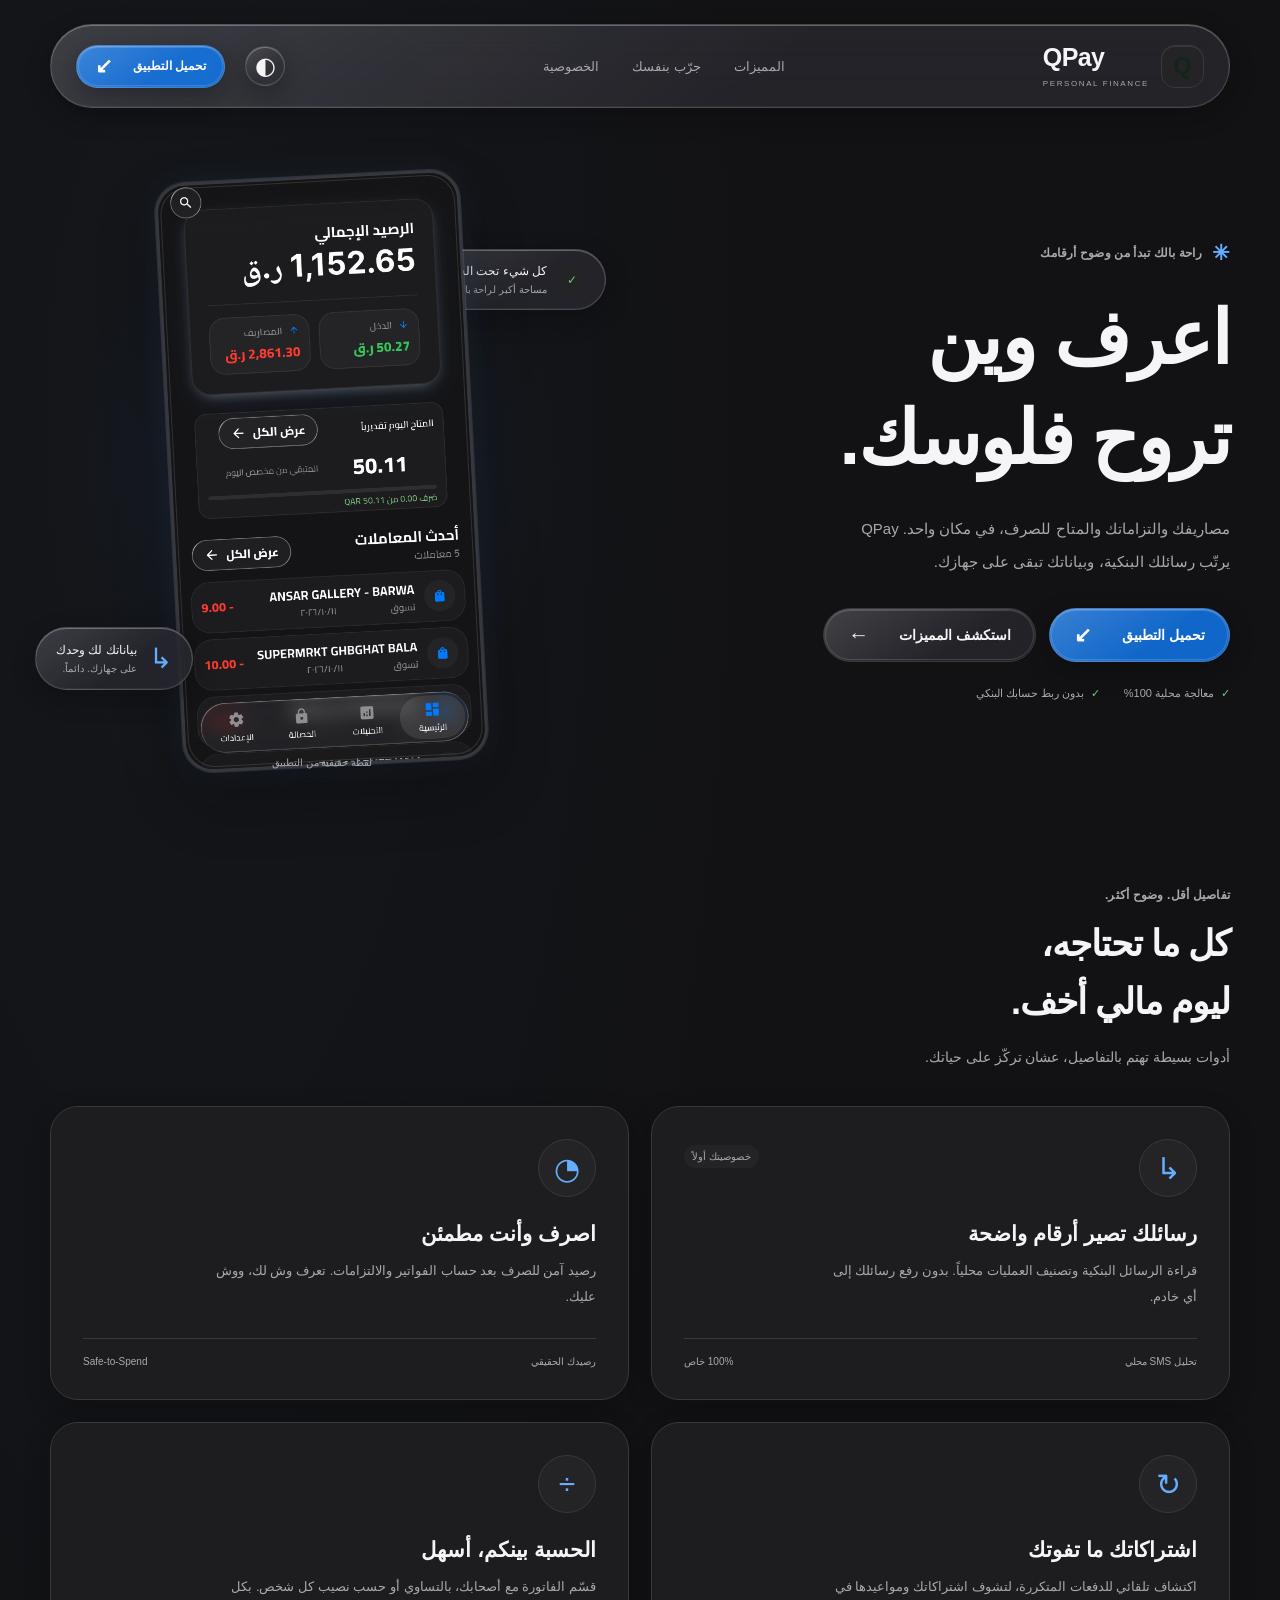
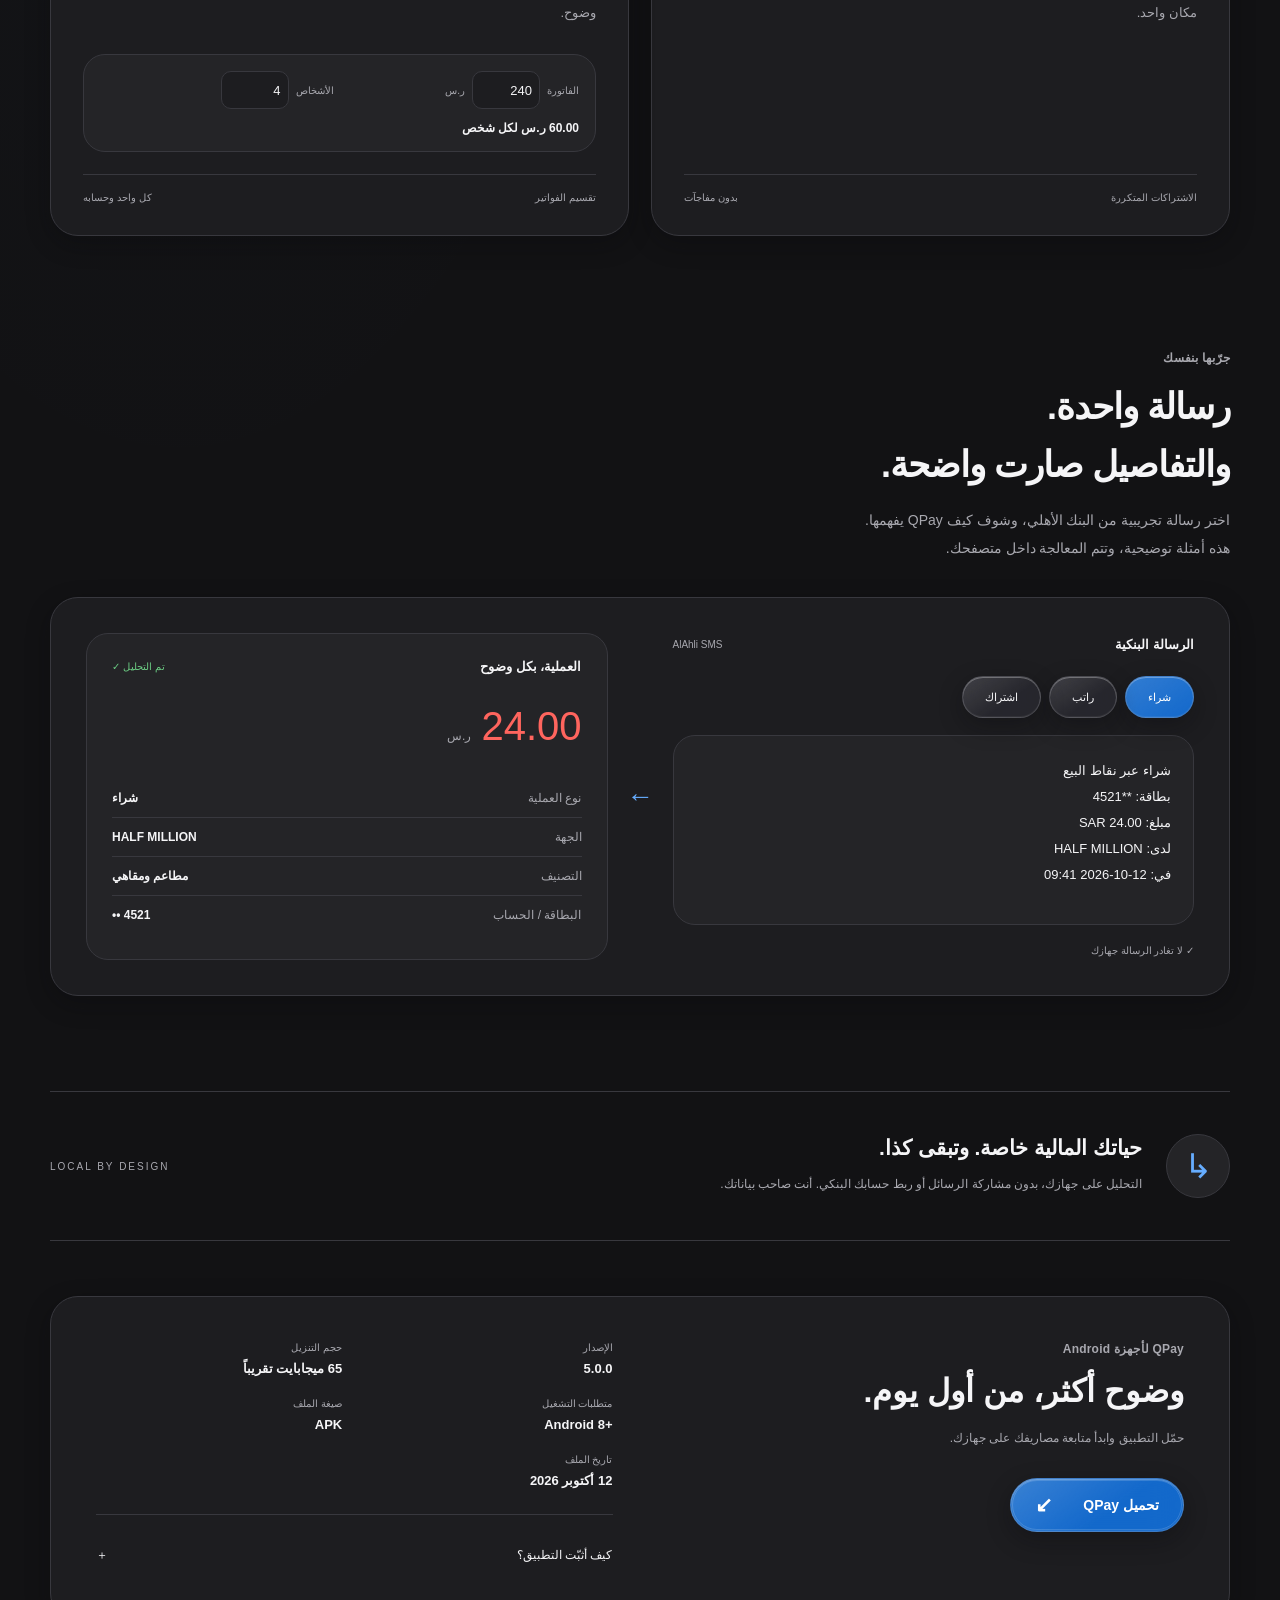
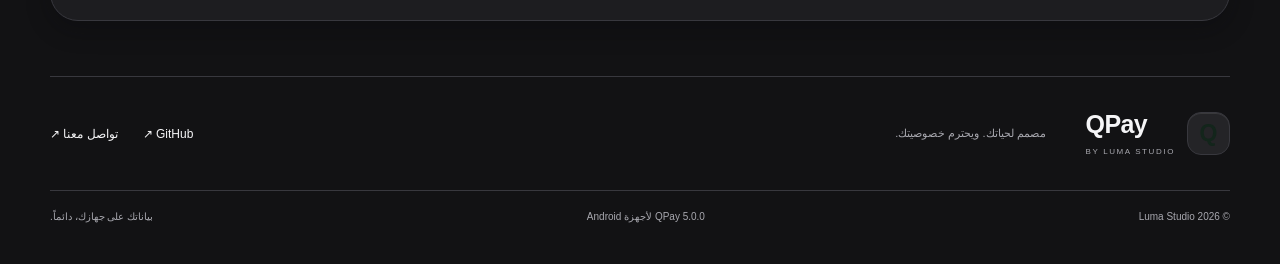
==== commit 3fd2a25e: "fix" ====
--- a/index.html
+++ b/index.html
@@ -1,19 +1,20 @@
 <!doctype html>
 <html lang="ar" dir="rtl" data-design="glass">
-<head><meta charset="UTF-8"><meta name="viewport" content="width=device-width, initial-scale=1"><meta name="theme-color" content="#121214"><meta name="description" content="لُما، إدارة مالية يومية بذكاء وبساطة. اكتشف الرصيد الآمن للصرف وحوّل رسائلك البنكية إلى صورة واضحة لمصاريفك، على جهازك."><title>لُما | إدارة مالية بذكاء وبساطة</title><script src="design-init.js"></script><link rel="stylesheet" href="styles.css"><link rel="stylesheet" href="designs.css"><script src="app.js" defer></script></head>
+<head><meta charset="UTF-8"><meta name="viewport" content="width=device-width, initial-scale=1"><meta name="theme-color" content="#121214"><meta name="description" content="QPay، اعرف وين تروح فلوسك. اكتشف الرصيد الآمن للصرف وحوّل رسائلك البنكية إلى صورة واضحة لمصاريفك، على جهازك."><title>QPay | اعرف وين تروح فلوسك</title><script src="design-init.js"></script><link rel="stylesheet" href="styles.css"><link rel="stylesheet" href="designs.css"><script src="app.js" defer></script></head>
 <body>
 <a class="skip" href="#main">انتقل للمحتوى</a>
-<header class="nav wrap"><a class="brand" href="#" aria-label="لُما، الرئيسية"><span class="brandmark">ل</span><strong>لُما<span>LUMA</span></strong></a><nav aria-label="التنقل الرئيسي"><a href="#features">المميزات</a><a href="#simulator">جرّب بنفسك</a><a href="#privacy">الخصوصية</a></nav><div class="nav-actions"><button id="theme" class="theme" aria-label="تغيير مظهر الصفحة">◐</button><a class="button small" href="QPay.apk" download="QPay.apk">تحميل التطبيق <span aria-hidden="true">↙</span></a></div></header>
+<header class="nav wrap"><a class="brand" href="#" aria-label="QPay، الرئيسية"><span class="brandmark" aria-hidden="true">Q</span><strong dir="ltr">QPay<span>PERSONAL FINANCE</span></strong></a><nav aria-label="التنقل الرئيسي"><a href="#features">المميزات</a><a href="#simulator">جرّب بنفسك</a><a href="#privacy">الخصوصية</a></nav><div class="nav-actions"><button id="theme" class="theme" aria-label="تغيير مظهر الصفحة">◐</button><a class="button small" href="QPay.apk" download="QPay.apk">تحميل التطبيق <span aria-hidden="true">↙</span></a></div></header>
 <main id="main">
-<section class="hero wrap"><div class="hero-copy"><div class="eyebrow"><span class="tiny-mark">✳</span> راحة بالك تبدأ من وضوح أرقامك</div><h1>إدارة مالية يومية<br>بذكاء <span>وبساطة.</span></h1><p>اعرف كم تقدر تصرف، وخلّ الباقي علينا. لُما يرتّب رسائلك البنكية ويحسب رصيدك الآمن للصرف، وبياناتك تبقى على جهازك.</p><div class="hero-actions"><a class="button" href="QPay.apk" download="QPay.apk">تحميل التطبيق <span aria-hidden="true">↙</span></a><a class="button secondary" href="#features">استكشف المميزات <span aria-hidden="true">←</span></a></div><div class="trust"><span>معالجة محلية 100%</span><span>بدون ربط حسابك البنكي</span></div></div>
-<div class="preview-stage"><div class="orbit orbit-one"></div><div class="orbit orbit-two"></div><div class="floating-note"><span class="note-symbol">✓</span><div>كل شيء تحت السيطرة<small>مساحة أكبر لراحة بالك</small></div></div><div class="phone real-screenshot"><img src="app-screenshot.jpg" width="1080" height="2109" fetchpriority="high" alt="لقطة حقيقية من تطبيق لُما تعرض الرصيد الإجمالي والمتاح اليوم وأحدث المعاملات"></div><div class="privacy-note"><span>↳</span><div>بياناتك لك وحدك<small>على جهازك. دائماً.</small></div></div><span class="preview-caption">لقطة حقيقية من التطبيق</span></div></section>
+<section class="hero wrap"><div class="hero-copy"><div class="eyebrow"><span class="tiny-mark">✳</span> راحة بالك تبدأ من وضوح أرقامك</div><h1>اعرف وين<br> تروح <span>فلوسك.</span></h1><p>مصاريفك والتزاماتك والمتاح للصرف، في مكان واحد. QPay يرتّب رسائلك البنكية، وبياناتك تبقى على جهازك.</p><div class="hero-actions"><a class="button" href="QPay.apk" download="QPay.apk">تحميل التطبيق <span aria-hidden="true">↙</span></a><a class="button secondary" href="#features">استكشف المميزات <span aria-hidden="true">←</span></a></div><div class="trust"><span>معالجة محلية 100%</span><span>بدون ربط حسابك البنكي</span></div></div>
+<div class="preview-stage"><div class="orbit orbit-one"></div><div class="orbit orbit-two"></div><div class="floating-note"><span class="note-symbol">✓</span><div>كل شيء تحت السيطرة<small>مساحة أكبر لراحة بالك</small></div></div><div class="phone real-screenshot"><img src="app-screenshot.jpg" width="1080" height="2109" fetchpriority="high" alt="لقطة حقيقية من تطبيق QPay تعرض الرصيد الإجمالي والمتاح اليوم وأحدث المعاملات"></div><div class="privacy-note"><span>↳</span><div>بياناتك لك وحدك<small>على جهازك. دائماً.</small></div></div><span class="preview-caption">لقطة حقيقية من التطبيق</span></div></section>
 <section class="features wrap" id="features"><div class="section-head"><div class="eyebrow">تفاصيل أقل. وضوح أكثر.</div><h2>كل ما تحتاجه،<br>ليوم مالي أخف.</h2><p>أدوات بسيطة تهتم بالتفاصيل، عشان تركّز على حياتك.</p></div><div class="feature-grid"><article class="feature-card"><span class="feature-symbol">↳</span><span class="feature-tag">خصوصيتك أولاً</span><h3>رسائلك تصير أرقام واضحة</h3><p>قراءة الرسائل البنكية وتصنيف العمليات محلياً. بدون رفع رسائلك إلى أي خادم.</p><div class="card-bottom">تحليل SMS محلي <span>100% خاص</span></div></article><article class="feature-card"><span class="feature-symbol">◔</span><h3>اصرف وأنت مطمئن</h3><p>رصيد آمن للصرف بعد حساب الفواتير والالتزامات. تعرف وش لك، ووش عليك.</p><div class="card-bottom" dir="ltr">Safe-to-Spend <span>رصيدك الحقيقي</span></div></article><article class="feature-card"><span class="feature-symbol">↻</span><h3>اشتراكاتك ما تفوتك</h3><p>اكتشاف تلقائي للدفعات المتكررة، لتشوف اشتراكاتك ومواعيدها في مكان واحد.</p><div class="card-bottom">الاشتراكات المتكررة <span>بدون مفاجآت</span></div></article><article class="feature-card"><span class="feature-symbol">÷</span><h3>الحسبة بينكم، أسهل</h3><p>قسّم الفاتورة مع أصحابك، بالتساوي أو حسب نصيب كل شخص. بكل وضوح.</p><div class="split-demo"><label>الفاتورة <input id="split-total" type="number" min="0" max="1000000" step="0.01" value="240" inputmode="decimal"> ر.س</label><label>الأشخاص <input id="split-people" type="number" min="1" max="100" step="1" value="4" inputmode="numeric"></label><output id="split-result" aria-live="polite">60.00 ر.س لكل شخص</output></div><div class="card-bottom">تقسيم الفواتير <span>كل واحد وحسابه</span></div></article></div></section>
-<section id="simulator" class="sim-section wrap"><div class="section-head"><div class="eyebrow">جرّبها بنفسك</div><h2>رسالة واحدة.<br>والتفاصيل صارت واضحة.</h2><p>اختر رسالة تجريبية من البنك الأهلي، وشوف كيف لُما يفهمها.<br>هذه أمثلة توضيحية، وتتم المعالجة داخل متصفحك.</p></div><div class="simulator"><div class="sms-panel"><div class="panel-heading"><strong>الرسالة البنكية</strong><span dir="ltr">AlAhli SMS</span></div><div class="sample-tabs" role="group" aria-label="نوع الرسالة"><button data-sample="purchase" aria-pressed="true" class="selected">شراء</button><button data-sample="salary" aria-pressed="false">راتب</button><button data-sample="subscription" aria-pressed="false">اشتراك</button></div><blockquote id="sms-text"></blockquote><div class="local-status">✓ لا تغادر الرسالة جهازك</div></div><div class="parse-connector" aria-hidden="true">←</div><div class="result-panel" aria-live="polite" aria-atomic="true"><div class="panel-heading"><strong>العملية، بكل وضوح</strong><span class="success">تم التحليل ✓</span></div><div class="result-amount"><b id="result-amount"></b><span>ر.س</span></div><dl><div><dt>نوع العملية</dt><dd id="result-type"></dd></div><div><dt>الجهة</dt><dd id="result-merchant"></dd></div><div><dt>التصنيف</dt><dd id="result-category"></dd></div><div><dt>البطاقة / الحساب</dt><dd id="result-card" dir="ltr"></dd></div></dl></div></div></section>
+<section id="simulator" class="sim-section wrap"><div class="section-head"><div class="eyebrow">جرّبها بنفسك</div><h2>رسالة واحدة.<br>والتفاصيل صارت واضحة.</h2><p>اختر رسالة تجريبية من البنك الأهلي، وشوف كيف QPay يفهمها.<br>هذه أمثلة توضيحية، وتتم المعالجة داخل متصفحك.</p></div><div class="simulator"><div class="sms-panel"><div class="panel-heading"><strong>الرسالة البنكية</strong><span dir="ltr">AlAhli SMS</span></div><div class="sample-tabs" role="group" aria-label="نوع الرسالة"><button data-sample="purchase" aria-pressed="true" class="selected">شراء</button><button data-sample="salary" aria-pressed="false">راتب</button><button data-sample="subscription" aria-pressed="false">اشتراك</button></div><blockquote id="sms-text"></blockquote><div class="local-status">✓ لا تغادر الرسالة جهازك</div></div><div class="parse-connector" aria-hidden="true">←</div><div class="result-panel" aria-live="polite" aria-atomic="true"><div class="panel-heading"><strong>العملية، بكل وضوح</strong><span class="success">تم التحليل ✓</span></div><div class="result-amount"><b id="result-amount"></b><span>ر.س</span></div><dl><div><dt>نوع العملية</dt><dd id="result-type"></dd></div><div><dt>الجهة</dt><dd id="result-merchant"></dd></div><div><dt>التصنيف</dt><dd id="result-category"></dd></div><div><dt>البطاقة / الحساب</dt><dd id="result-card" dir="ltr"></dd></div></dl></div></div></section>
 <section id="privacy" class="privacy wrap"><span class="privacy-emblem">↳</span><div><h2>حياتك المالية خاصة. وتبقى كذا.</h2><p>التحليل على جهازك، بدون مشاركة الرسائل أو ربط حسابك البنكي. أنت صاحب بياناتك.</p></div><span class="privacy-label">LOCAL BY DESIGN</span></section>
-<section id="download" class="download wrap"><div><div class="eyebrow">ابدأ براحة بال</div><h2>يومك المالي يستاهل الوضوح.</h2><p>متاح لأجهزة Android بصيغة APK. حجم التنزيل 62 ميجابايت تقريباً.</p></div><a class="button" id="download-button" href="QPay.apk" download="QPay.apk">تحميل التطبيق <span aria-hidden="true">↙</span></a><p id="download-status" class="download-status" role="status"></p></section>
-</main><footer class="wrap"><div class="footer-top"><a class="brand" href="#"><span class="brandmark">ل</span><strong>لُما<span>BY LUMA STUDIO</span></strong></a><p>مصمم لحياتك. ويحترم خصوصيتك.</p><div class="footer-links"><button id="github-info">GitHub ↗</button><button id="contact-info">تواصل معنا ↗</button></div></div><div class="footer-bottom"><span>© 2026 Luma Studio</span><span>نسخة Android متاحة للتحميل</span><span>بياناتك على جهازك، دائماً.</span></div><p id="footer-status" role="status"></p></footer>
+<section id="download" class="download wrap"><div class="download-intro"><div class="eyebrow">QPay لأجهزة Android</div><h2>وضوح أكثر، من أول يوم.</h2><p>حمّل التطبيق وابدأ متابعة مصاريفك على جهازك.</p><a class="button" id="download-button" href="QPay.apk" download="QPay.apk">تحميل QPay <span aria-hidden="true">↙</span></a><p id="download-status" class="download-status" role="status"></p></div><div class="release-info"><dl class="release-meta"><div><dt>الإصدار</dt><dd><bdi>5.0.0</bdi></dd></div><div><dt>حجم التنزيل</dt><dd>65 ميجابايت تقريباً</dd></div><div><dt>متطلبات التشغيل</dt><dd><bdi>Android 8+</bdi></dd></div><div><dt>صيغة الملف</dt><dd><bdi>APK</bdi></dd></div><div><dt>تاريخ الملف</dt><dd>12 أكتوبر 2026</dd></div></dl><details class="install-guide"><summary>كيف أثبّت التطبيق؟ <span aria-hidden="true">＋</span></summary><ol><li>اضغط «تحميل QPay» وانتظر اكتمال التنزيل.</li><li>افتح ملف <bdi>QPay.apk</bdi> من تنزيلات جهاز Android.</li><li>إذا طلب Android إذن التثبيت من المتصفح أو مدير الملفات، فعّله لهذا المصدر ثم أكمل التثبيت.</li></ol><p>يمكنك إلغاء إذن التثبيت من هذا المصدر بعد الانتهاء. على الكمبيوتر، انقل الملف إلى جهاز Android أولاً.</p></details></div></section>
+</main><footer class="wrap"><div class="footer-top"><a class="brand" href="#"><span class="brandmark" aria-hidden="true">Q</span><strong dir="ltr">QPay<span>BY LUMA STUDIO</span></strong></a><p>مصمم لحياتك. ويحترم خصوصيتك.</p><div class="footer-links"><button id="github-info">GitHub ↗</button><button id="contact-info">تواصل معنا ↗</button></div></div><div class="footer-bottom"><span>© 2026 Luma Studio</span><span>QPay 5.0.0 لأجهزة Android</span><span>بياناتك على جهازك، دائماً.</span></div><p id="footer-status" role="status"></p></footer>
 </body></html>
 
 
 
 
+
--- a/designs.css
+++ b/designs.css
@@ -139,3 +139,22 @@
 @media(max-width:1050px){[data-design=glass] .hero{gap:30px}[data-design=glass] .orbit-one{width:360px;height:360px}[data-design=glass] .floating-note{right:0;font-size:10px}[data-design=glass] .privacy-note{left:0;font-size:10px}}
 @media(max-width:767px){[data-design=glass] .nav{border-radius:999px;padding-inline:14px}[data-design=glass] h1{font-size:clamp(32px,8.8vw,45px);line-height:1.5;letter-spacing:-1px}[data-design=glass] .hero-copy>p{font-size:13px}[data-design=glass] .hero{gap:20px}[data-design=glass] .floating-note{top:45px;padding:12px 16px}[data-design=glass] .privacy-note{bottom:58px;padding:12px 16px}[data-design=glass] .phone.real-screenshot{transform:rotate(-2deg)}[data-design=glass] .privacy-emblem{width:52px;height:52px;font-size:30px}}
 @media(prefers-reduced-transparency:reduce){[data-design=glass] :is(.floating-note,.privacy-note){background:var(--content);backdrop-filter:none}}
+/* QPay wordmark and a complete Android download surface. */
+[data-design=glass] .brand strong{font-family:"Segoe UI",Arial,sans-serif;font-size:25px;letter-spacing:-.6px}
+[data-design=glass] .brand strong span{font-size:8px;letter-spacing:1.6px;color:var(--muted)}
+[data-design=glass] .brandmark{font:bold 23px "Segoe UI",Arial,sans-serif}
+[data-design=glass] .orbit{display:none}
+[data-design=glass] .hero-copy{max-width:480px}
+[data-design=glass] .hero h1{font-size:clamp(44px,5.8vw,78px);line-height:1.35;margin-block:24px}
+[data-design=glass] .hero-copy>p{max-width:400px}
+[data-design=glass] .floating-note{top:76px}
+[data-design=glass] .phone.real-screenshot{width:305px}
+[data-design=glass] .download{display:grid;grid-template-columns:1fr 1fr;align-items:start;gap:55px;padding:45px;margin-block:55px}
+.download-intro>p{line-height:2}.download-intro .button{margin-top:16px}.download .download-status{position:static;margin:16px 0 0;min-height:24px;line-height:1.8;color:var(--muted)}
+.release-meta{display:grid;grid-template-columns:1fr 1fr;gap:22px 24px;margin:0}
+.release-meta>div{display:block;padding:0;border:none;font-size:12px}.release-meta dt{margin-bottom:8px;font-size:10px;color:var(--muted)}.release-meta dd{margin:0;font-size:13px;color:var(--text);font-weight:600}
+.install-guide{margin-top:26px;border-top:1px solid var(--line);padding-top:20px;font-size:12px}
+.install-guide summary{cursor:pointer;display:flex;align-items:center;justify-content:space-between;gap:20px;list-style:none;color:var(--text);min-height:40px}
+.install-guide summary::-webkit-details-marker{display:none}.install-guide summary:focus-visible{outline:2px solid var(--accent);outline-offset:4px;border-radius:6px}.install-guide[open] summary span{transform:rotate(45deg)}
+.install-guide ol{padding-right:20px;line-height:2.2;color:var(--muted)}.install-guide li{padding-right:5px;margin-bottom:10px}.install-guide>p{color:var(--muted);font-size:11px;line-height:2;margin-bottom:0}
+@media(max-width:767px){[data-design=glass] .hero h1{font-size:clamp(44px,12vw,58px);letter-spacing:-1.4px;line-height:1.35}[data-design=glass] .brand strong{font-size:22px}[data-design=glass] .brand strong span{font-size:7px;letter-spacing:1px}[data-design=glass] .phone.real-screenshot{width:min(285px,calc(100% - 36px))}[data-design=glass] .preview-stage{min-height:630px}[data-design=glass] .download{grid-template-columns:1fr;padding:28px 22px;gap:30px}[data-design=glass] .download h2{font-size:27px;line-height:1.5}.release-info{border-top:1px solid var(--line);padding-top:25px}.release-meta{gap:22px 16px}.release-meta dd{font-size:12px}}
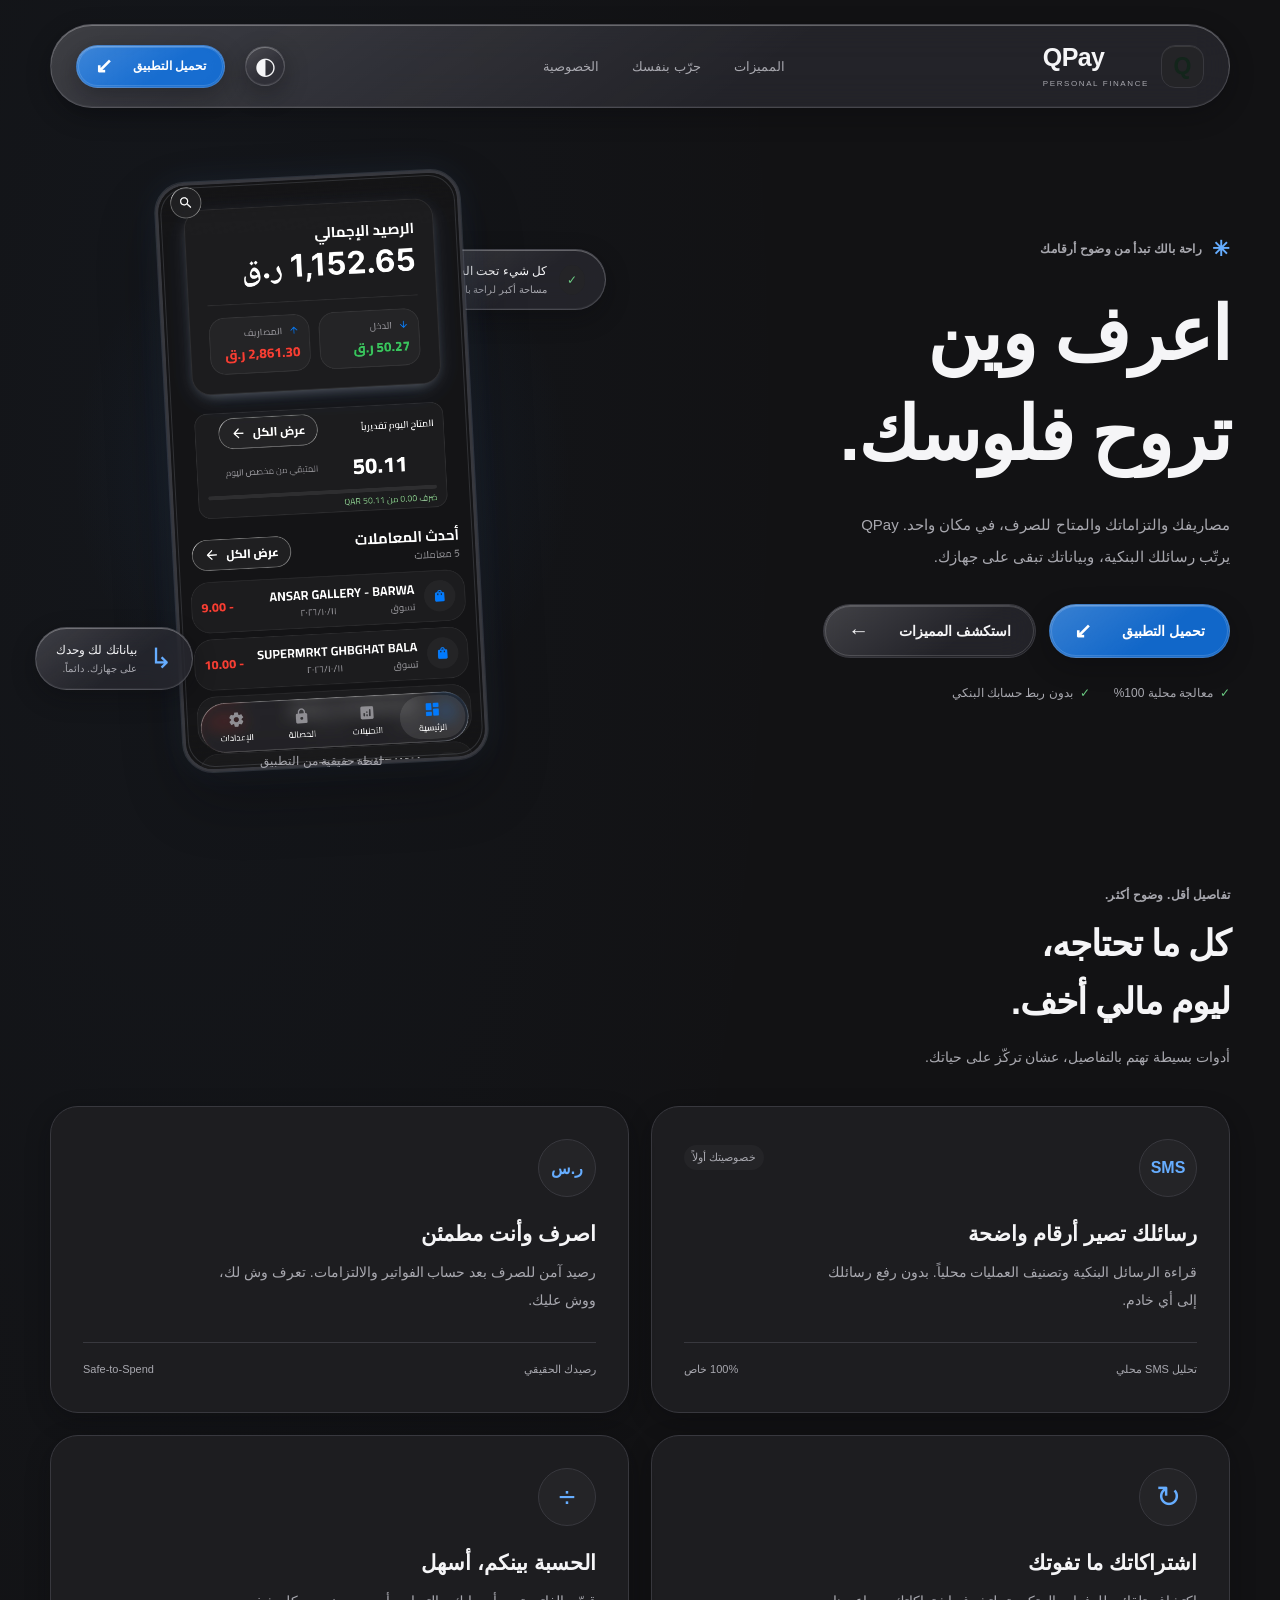
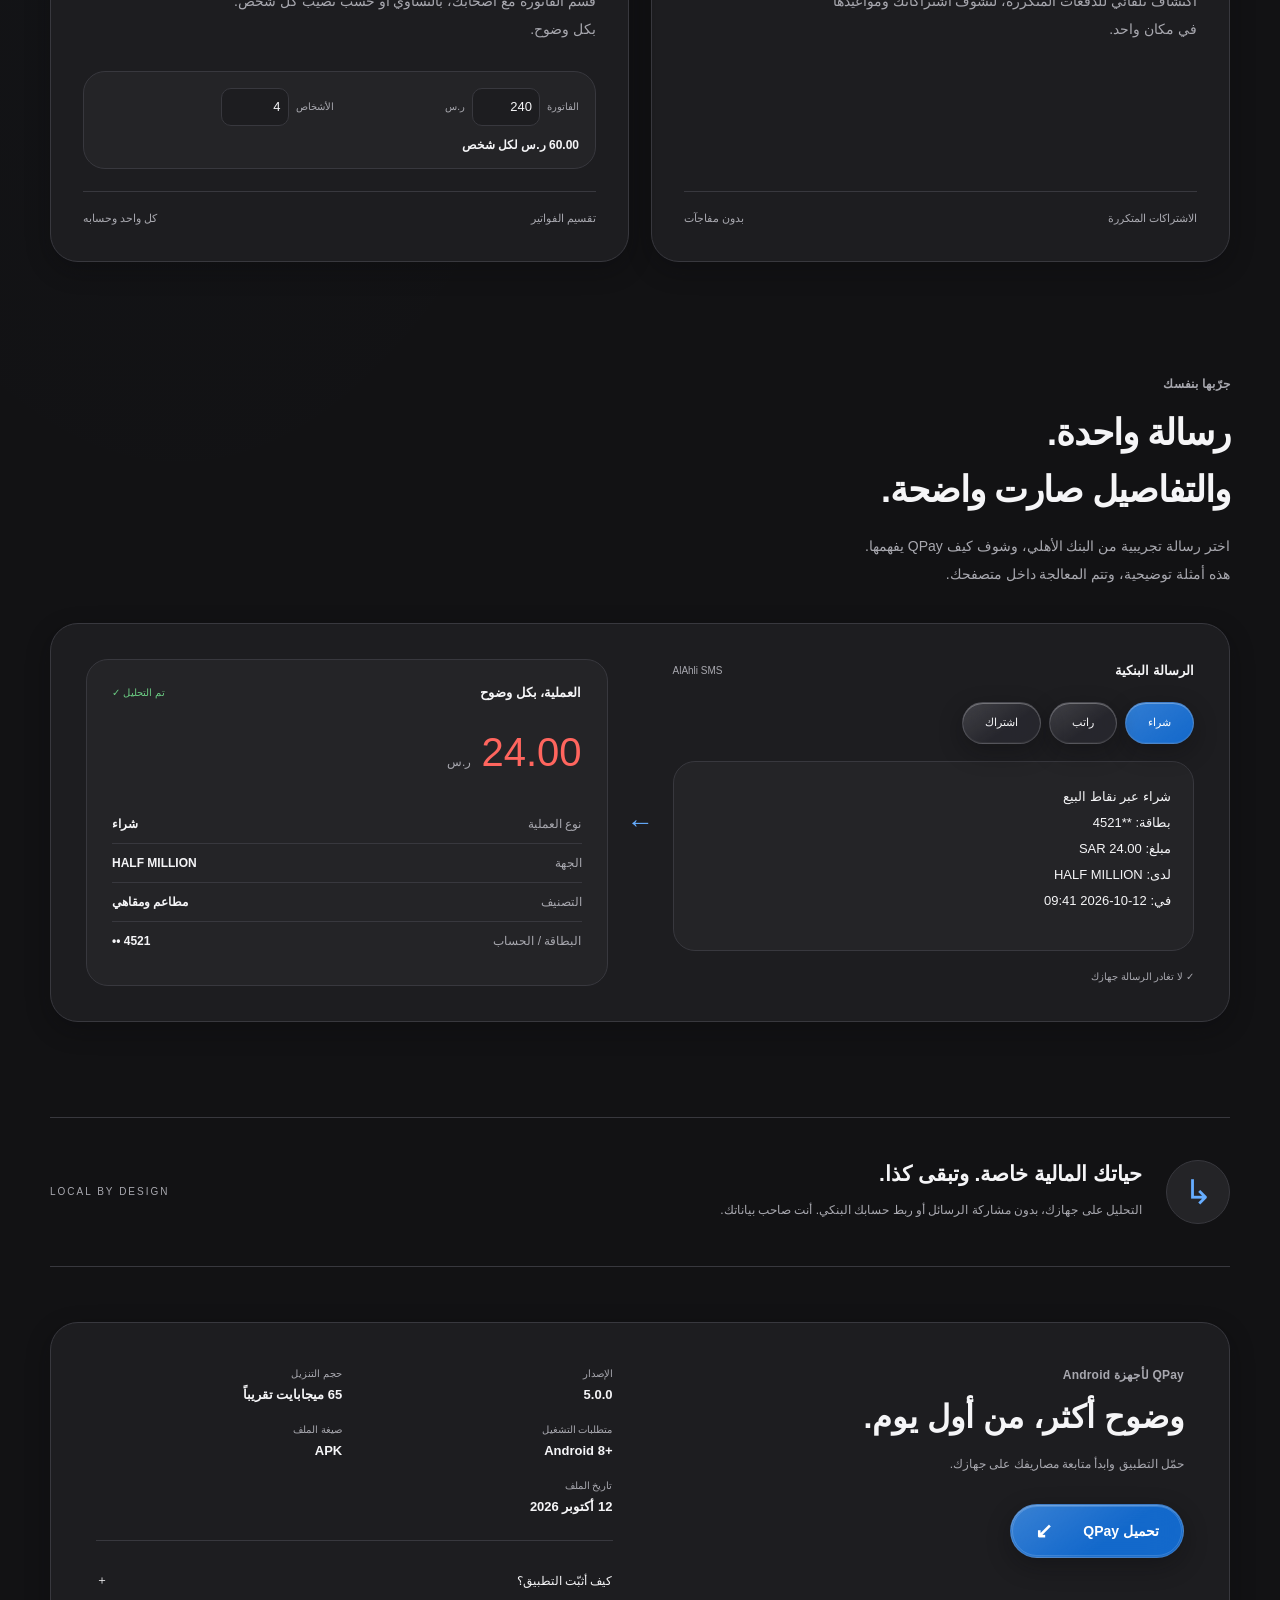
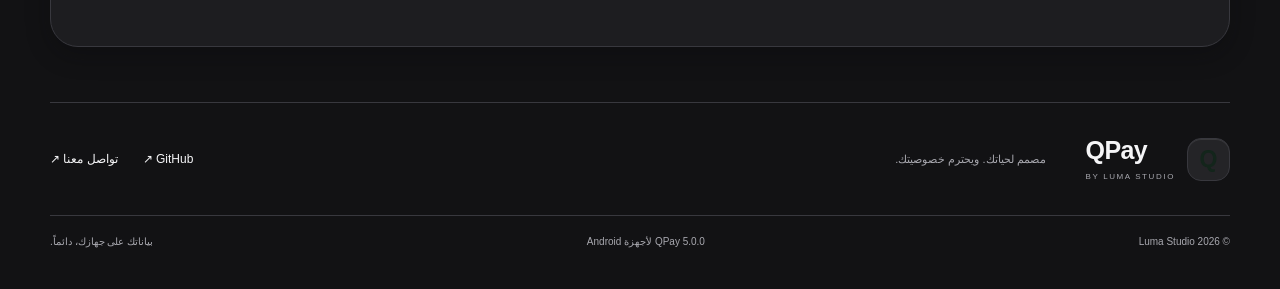
==== commit 7c6c8f29: "خ" ====
--- a/index.html
+++ b/index.html
@@ -3,16 +3,16 @@
 <head><meta charset="UTF-8"><meta name="viewport" content="width=device-width, initial-scale=1"><meta name="theme-color" content="#121214"><meta name="description" content="QPay، اعرف وين تروح فلوسك. اكتشف الرصيد الآمن للصرف وحوّل رسائلك البنكية إلى صورة واضحة لمصاريفك، على جهازك."><title>QPay | اعرف وين تروح فلوسك</title><script src="design-init.js"></script><link rel="stylesheet" href="styles.css"><link rel="stylesheet" href="designs.css"><script src="app.js" defer></script></head>
 <body>
 <a class="skip" href="#main">انتقل للمحتوى</a>
-<header class="nav wrap"><a class="brand" href="#" aria-label="QPay، الرئيسية"><span class="brandmark" aria-hidden="true">Q</span><strong dir="ltr">QPay<span>PERSONAL FINANCE</span></strong></a><nav aria-label="التنقل الرئيسي"><a href="#features">المميزات</a><a href="#simulator">جرّب بنفسك</a><a href="#privacy">الخصوصية</a></nav><div class="nav-actions"><button id="theme" class="theme" aria-label="تغيير مظهر الصفحة">◐</button><a class="button small" href="QPay.apk" download="QPay.apk">تحميل التطبيق <span aria-hidden="true">↙</span></a></div></header>
+<header class="nav wrap"><a class="brand" href="#" aria-label="QPay، الرئيسية"><span class="brandmark" aria-hidden="true">Q</span><strong dir="ltr">QPay<span>PERSONAL FINANCE</span></strong></a><nav aria-label="التنقل الرئيسي"><a href="#features">المميزات</a><a href="#simulator">جرّب بنفسك</a><a href="#privacy">الخصوصية</a></nav><div class="nav-actions"><button id="mobile-menu-toggle" class="mobile-menu-toggle" aria-expanded="false" aria-controls="mobile-menu">القائمة</button><button id="theme" class="theme" aria-label="تغيير مظهر الصفحة">◐</button><a class="button small" href="QPay.apk" download="QPay.apk">تحميل التطبيق <span aria-hidden="true">↙</span></a></div><nav id="mobile-menu" class="mobile-menu" aria-label="تنقل الجوال" hidden><a href="#features">المميزات <span aria-hidden="true">←</span></a><a href="#simulator">جرّب بنفسك <span aria-hidden="true">←</span></a><a href="#privacy">الخصوصية <span aria-hidden="true">←</span></a><a href="#download">التحميل والتثبيت <span aria-hidden="true">←</span></a></nav></header>
 <main id="main">
 <section class="hero wrap"><div class="hero-copy"><div class="eyebrow"><span class="tiny-mark">✳</span> راحة بالك تبدأ من وضوح أرقامك</div><h1>اعرف وين<br> تروح <span>فلوسك.</span></h1><p>مصاريفك والتزاماتك والمتاح للصرف، في مكان واحد. QPay يرتّب رسائلك البنكية، وبياناتك تبقى على جهازك.</p><div class="hero-actions"><a class="button" href="QPay.apk" download="QPay.apk">تحميل التطبيق <span aria-hidden="true">↙</span></a><a class="button secondary" href="#features">استكشف المميزات <span aria-hidden="true">←</span></a></div><div class="trust"><span>معالجة محلية 100%</span><span>بدون ربط حسابك البنكي</span></div></div>
 <div class="preview-stage"><div class="orbit orbit-one"></div><div class="orbit orbit-two"></div><div class="floating-note"><span class="note-symbol">✓</span><div>كل شيء تحت السيطرة<small>مساحة أكبر لراحة بالك</small></div></div><div class="phone real-screenshot"><img src="app-screenshot.jpg" width="1080" height="2109" fetchpriority="high" alt="لقطة حقيقية من تطبيق QPay تعرض الرصيد الإجمالي والمتاح اليوم وأحدث المعاملات"></div><div class="privacy-note"><span>↳</span><div>بياناتك لك وحدك<small>على جهازك. دائماً.</small></div></div><span class="preview-caption">لقطة حقيقية من التطبيق</span></div></section>
-<section class="features wrap" id="features"><div class="section-head"><div class="eyebrow">تفاصيل أقل. وضوح أكثر.</div><h2>كل ما تحتاجه،<br>ليوم مالي أخف.</h2><p>أدوات بسيطة تهتم بالتفاصيل، عشان تركّز على حياتك.</p></div><div class="feature-grid"><article class="feature-card"><span class="feature-symbol">↳</span><span class="feature-tag">خصوصيتك أولاً</span><h3>رسائلك تصير أرقام واضحة</h3><p>قراءة الرسائل البنكية وتصنيف العمليات محلياً. بدون رفع رسائلك إلى أي خادم.</p><div class="card-bottom">تحليل SMS محلي <span>100% خاص</span></div></article><article class="feature-card"><span class="feature-symbol">◔</span><h3>اصرف وأنت مطمئن</h3><p>رصيد آمن للصرف بعد حساب الفواتير والالتزامات. تعرف وش لك، ووش عليك.</p><div class="card-bottom" dir="ltr">Safe-to-Spend <span>رصيدك الحقيقي</span></div></article><article class="feature-card"><span class="feature-symbol">↻</span><h3>اشتراكاتك ما تفوتك</h3><p>اكتشاف تلقائي للدفعات المتكررة، لتشوف اشتراكاتك ومواعيدها في مكان واحد.</p><div class="card-bottom">الاشتراكات المتكررة <span>بدون مفاجآت</span></div></article><article class="feature-card"><span class="feature-symbol">÷</span><h3>الحسبة بينكم، أسهل</h3><p>قسّم الفاتورة مع أصحابك، بالتساوي أو حسب نصيب كل شخص. بكل وضوح.</p><div class="split-demo"><label>الفاتورة <input id="split-total" type="number" min="0" max="1000000" step="0.01" value="240" inputmode="decimal"> ر.س</label><label>الأشخاص <input id="split-people" type="number" min="1" max="100" step="1" value="4" inputmode="numeric"></label><output id="split-result" aria-live="polite">60.00 ر.س لكل شخص</output></div><div class="card-bottom">تقسيم الفواتير <span>كل واحد وحسابه</span></div></article></div></section>
+<section class="features wrap" id="features"><div class="section-head"><div class="eyebrow">تفاصيل أقل. وضوح أكثر.</div><h2>كل ما تحتاجه،<br>ليوم مالي أخف.</h2><p>أدوات بسيطة تهتم بالتفاصيل، عشان تركّز على حياتك.</p></div><div class="feature-grid"><article class="feature-card"><span class="feature-symbol text-symbol" dir="ltr">SMS</span><span class="feature-tag">خصوصيتك أولاً</span><h3>رسائلك تصير أرقام واضحة</h3><p>قراءة الرسائل البنكية وتصنيف العمليات محلياً. بدون رفع رسائلك إلى أي خادم.</p><div class="card-bottom">تحليل SMS محلي <span>100% خاص</span></div></article><article class="feature-card"><span class="feature-symbol text-symbol">ر.س</span><h3>اصرف وأنت مطمئن</h3><p>رصيد آمن للصرف بعد حساب الفواتير والالتزامات. تعرف وش لك، ووش عليك.</p><div class="card-bottom" dir="ltr">Safe-to-Spend <span>رصيدك الحقيقي</span></div></article><article class="feature-card"><span class="feature-symbol">↻</span><h3>اشتراكاتك ما تفوتك</h3><p>اكتشاف تلقائي للدفعات المتكررة، لتشوف اشتراكاتك ومواعيدها في مكان واحد.</p><div class="card-bottom">الاشتراكات المتكررة <span>بدون مفاجآت</span></div></article><article class="feature-card"><span class="feature-symbol">÷</span><h3>الحسبة بينكم، أسهل</h3><p>قسّم الفاتورة مع أصحابك، بالتساوي أو حسب نصيب كل شخص. بكل وضوح.</p><div class="split-demo"><label>الفاتورة <input id="split-total" type="number" min="0" max="1000000" step="0.01" value="240" inputmode="decimal"> ر.س</label><label>الأشخاص <input id="split-people" type="number" min="1" max="100" step="1" value="4" inputmode="numeric"></label><output id="split-result" aria-live="polite">60.00 ر.س لكل شخص</output></div><div class="card-bottom">تقسيم الفواتير <span>كل واحد وحسابه</span></div></article></div></section>
 <section id="simulator" class="sim-section wrap"><div class="section-head"><div class="eyebrow">جرّبها بنفسك</div><h2>رسالة واحدة.<br>والتفاصيل صارت واضحة.</h2><p>اختر رسالة تجريبية من البنك الأهلي، وشوف كيف QPay يفهمها.<br>هذه أمثلة توضيحية، وتتم المعالجة داخل متصفحك.</p></div><div class="simulator"><div class="sms-panel"><div class="panel-heading"><strong>الرسالة البنكية</strong><span dir="ltr">AlAhli SMS</span></div><div class="sample-tabs" role="group" aria-label="نوع الرسالة"><button data-sample="purchase" aria-pressed="true" class="selected">شراء</button><button data-sample="salary" aria-pressed="false">راتب</button><button data-sample="subscription" aria-pressed="false">اشتراك</button></div><blockquote id="sms-text"></blockquote><div class="local-status">✓ لا تغادر الرسالة جهازك</div></div><div class="parse-connector" aria-hidden="true">←</div><div class="result-panel" aria-live="polite" aria-atomic="true"><div class="panel-heading"><strong>العملية، بكل وضوح</strong><span class="success">تم التحليل ✓</span></div><div class="result-amount"><b id="result-amount"></b><span>ر.س</span></div><dl><div><dt>نوع العملية</dt><dd id="result-type"></dd></div><div><dt>الجهة</dt><dd id="result-merchant"></dd></div><div><dt>التصنيف</dt><dd id="result-category"></dd></div><div><dt>البطاقة / الحساب</dt><dd id="result-card" dir="ltr"></dd></div></dl></div></div></section>
 <section id="privacy" class="privacy wrap"><span class="privacy-emblem">↳</span><div><h2>حياتك المالية خاصة. وتبقى كذا.</h2><p>التحليل على جهازك، بدون مشاركة الرسائل أو ربط حسابك البنكي. أنت صاحب بياناتك.</p></div><span class="privacy-label">LOCAL BY DESIGN</span></section>
 <section id="download" class="download wrap"><div class="download-intro"><div class="eyebrow">QPay لأجهزة Android</div><h2>وضوح أكثر، من أول يوم.</h2><p>حمّل التطبيق وابدأ متابعة مصاريفك على جهازك.</p><a class="button" id="download-button" href="QPay.apk" download="QPay.apk">تحميل QPay <span aria-hidden="true">↙</span></a><p id="download-status" class="download-status" role="status"></p></div><div class="release-info"><dl class="release-meta"><div><dt>الإصدار</dt><dd><bdi>5.0.0</bdi></dd></div><div><dt>حجم التنزيل</dt><dd>65 ميجابايت تقريباً</dd></div><div><dt>متطلبات التشغيل</dt><dd><bdi>Android 8+</bdi></dd></div><div><dt>صيغة الملف</dt><dd><bdi>APK</bdi></dd></div><div><dt>تاريخ الملف</dt><dd>12 أكتوبر 2026</dd></div></dl><details class="install-guide"><summary>كيف أثبّت التطبيق؟ <span aria-hidden="true">＋</span></summary><ol><li>اضغط «تحميل QPay» وانتظر اكتمال التنزيل.</li><li>افتح ملف <bdi>QPay.apk</bdi> من تنزيلات جهاز Android.</li><li>إذا طلب Android إذن التثبيت من المتصفح أو مدير الملفات، فعّله لهذا المصدر ثم أكمل التثبيت.</li></ol><p>يمكنك إلغاء إذن التثبيت من هذا المصدر بعد الانتهاء. على الكمبيوتر، انقل الملف إلى جهاز Android أولاً.</p></details></div></section>
 </main><footer class="wrap"><div class="footer-top"><a class="brand" href="#"><span class="brandmark" aria-hidden="true">Q</span><strong dir="ltr">QPay<span>BY LUMA STUDIO</span></strong></a><p>مصمم لحياتك. ويحترم خصوصيتك.</p><div class="footer-links"><button id="github-info">GitHub ↗</button><button id="contact-info">تواصل معنا ↗</button></div></div><div class="footer-bottom"><span>© 2026 Luma Studio</span><span>QPay 5.0.0 لأجهزة Android</span><span>بياناتك على جهازك، دائماً.</span></div><p id="footer-status" role="status"></p></footer>
-</body></html>
+<aside id="mobile-download" class="mobile-download" aria-label="تحميل QPay لأجهزة Android" hidden><div><strong dir="ltr">QPay</strong><span>5.0.0 · Android 8+</span></div><a class="button" href="QPay.apk" download="QPay.apk">تحميل QPay <span aria-hidden="true">↙</span></a></aside></body></html>
 
 
 
--- a/designs.css
+++ b/designs.css
@@ -158,3 +158,55 @@
 .install-guide summary::-webkit-details-marker{display:none}.install-guide summary:focus-visible{outline:2px solid var(--accent);outline-offset:4px;border-radius:6px}.install-guide[open] summary span{transform:rotate(45deg)}
 .install-guide ol{padding-right:20px;line-height:2.2;color:var(--muted)}.install-guide li{padding-right:5px;margin-bottom:10px}.install-guide>p{color:var(--muted);font-size:11px;line-height:2;margin-bottom:0}
 @media(max-width:767px){[data-design=glass] .hero h1{font-size:clamp(44px,12vw,58px);letter-spacing:-1.4px;line-height:1.35}[data-design=glass] .brand strong{font-size:22px}[data-design=glass] .brand strong span{font-size:7px;letter-spacing:1px}[data-design=glass] .phone.real-screenshot{width:min(285px,calc(100% - 36px))}[data-design=glass] .preview-stage{min-height:630px}[data-design=glass] .download{grid-template-columns:1fr;padding:28px 22px;gap:30px}[data-design=glass] .download h2{font-size:27px;line-height:1.5}.release-info{border-top:1px solid var(--line);padding-top:25px}.release-meta{gap:22px 16px}.release-meta dd{font-size:12px}}
+/* Mobile navigation is a non-modal disclosure; content remains reachable.
+   Layers: base auto, floating download 2, menu 3, keyboard skip link 4. */
+.mobile-menu-toggle,.mobile-menu,.mobile-download{display:none}
+[hidden]{display:none!important}
+[data-design=glass] .feature-symbol.text-symbol{font:600 16px "Segoe UI",Tahoma,sans-serif}
+[data-design=glass] .feature-card p{font-size:14px}
+[data-design=glass] .card-bottom{font-size:11px;line-height:1.8}
+[data-design=glass] .feature-tag{font-size:11px}
+[data-design=glass] .hero .trust{font-size:12px;line-height:1.8}
+[data-design=glass] .preview-caption{font-size:12px}
+[data-design=glass] .nav{position:relative}
+[data-design=glass] .nav .mobile-menu{position:absolute;top:calc(100% + 12px);left:0;right:0;border:1px solid var(--chrome-edge);border-radius:24px;padding:12px;background:var(--content);box-shadow:0 18px 40px var(--chrome-shadow);z-index:3}
+.mobile-menu a{display:flex;align-items:center;justify-content:space-between;min-height:48px;padding:12px 16px;border-radius:14px;font-size:14px;color:var(--text)}
+.mobile-menu a:hover,.mobile-menu a:focus-visible{background:var(--content-inset)}.mobile-menu a span{color:var(--accent)}
+.skip{z-index:4}
+@media(max-width:767px){
+ [data-design=glass] .nav-actions{gap:8px}
+ [data-design=glass] .nav-actions>.button.small{display:none}
+ .mobile-menu-toggle{display:block;min-height:44px;padding:0 16px;border:1px solid var(--chrome-edge);border-radius:999px;background:var(--chrome-fill);color:var(--text);font:12px Tahoma,sans-serif;box-shadow:inset 0 1px 0 #ffffff2a;backdrop-filter:blur(16px)}
+ .mobile-menu-toggle[aria-expanded=true]{background:var(--content-inset);border-color:var(--accent)}
+ [data-design=glass] .nav .mobile-menu{display:block}
+ [data-design=glass] .theme{width:44px;height:44px}
+ [data-design=glass] .hero h1{margin-block:22px}
+ [data-design=glass] .hero-copy>p{font-size:15px;line-height:2}
+ [data-design=glass] .hero-actions .button{min-height:48px;font-size:13px;padding-inline:16px}
+ [data-design=glass] .hero .trust{font-size:11px;gap:10px 18px}
+ [data-design=glass] .preview-stage{min-height:auto;overflow:visible;display:grid;grid-template-columns:1fr;padding:24px 0 0;gap:20px;background:none}
+ [data-design=glass] .phone.real-screenshot{transform:none;grid-row:1;width:min(300px,calc(100% - 20px));margin:auto;box-shadow:0 18px 40px var(--chrome-shadow)}
+ [data-design=glass] .floating-note{display:none}
+ [data-design=glass] .privacy-note{position:static;transform:none;grid-row:3;background:var(--content);box-shadow:none;border:1px solid var(--line);justify-content:center;padding:14px 20px;width:100%;border-radius:18px;font-size:13px}
+ [data-design=glass] .privacy-note small{font-size:12px}
+ [data-design=glass] .preview-caption{position:static;grid-row:2;text-align:center;font-size:12px}
+ [data-design=glass] .features{padding-top:45px}
+ [data-design=glass] .feature-card p{font-size:14px}
+ [data-design=glass] .card-bottom{font-size:11px}
+ [data-design=glass] .section-head>p{font-size:14px}
+ [data-design=glass] .sample-tabs button{font-size:13px;min-height:44px}
+ [data-design=glass] .panel-heading{font-size:14px}
+ [data-design=glass] .panel-heading>span{font-size:11px}
+ [data-design=glass] blockquote{font-size:13px}
+ [data-design=glass] .local-status{font-size:12px;line-height:1.8}
+ [data-design=glass] .privacy p{font-size:13px}
+ [data-design=glass] .footer-top>p{font-size:12px}
+ [data-design=glass] .footer-bottom{font-size:11px;line-height:1.8}
+ body:has(.mobile-download){padding-bottom:calc(105px + env(safe-area-inset-bottom,0px))}
+ .mobile-download{position:fixed;z-index:2;bottom:calc(12px + env(safe-area-inset-bottom,0px));left:16px;right:16px;display:flex;align-items:center;justify-content:space-between;gap:12px;padding:12px 15px;border:1px solid var(--chrome-edge);border-radius:26px;background:linear-gradient(140deg,#ffffff15,transparent),var(--chrome-fill);backdrop-filter:blur(22px) saturate(140%);-webkit-backdrop-filter:blur(22px) saturate(140%);box-shadow:inset 0 1px 0 #ffffff2b,0 10px 30px var(--chrome-shadow)}
+ .mobile-download strong{display:block;font:600 16px "Segoe UI",Arial,sans-serif}
+ .mobile-download>div>span{display:block;font:10px "Segoe UI",Arial,sans-serif;color:var(--muted);margin-top:4px;direction:ltr}
+ .mobile-download .button{min-height:46px;padding-inline:18px;gap:12px;font-size:13px}
+}
+@media(prefers-reduced-transparency:reduce){.mobile-download,.mobile-menu-toggle{background:var(--content);backdrop-filter:none;-webkit-backdrop-filter:none}}
+@media(prefers-reduced-motion:no-preference){.mobile-menu:not([hidden]),.mobile-download:not([hidden]){animation:mobile-enter .2s ease-out}@keyframes mobile-enter{from{opacity:0;transform:translateY(6px)}to{opacity:1;transform:translateY(0)}}}
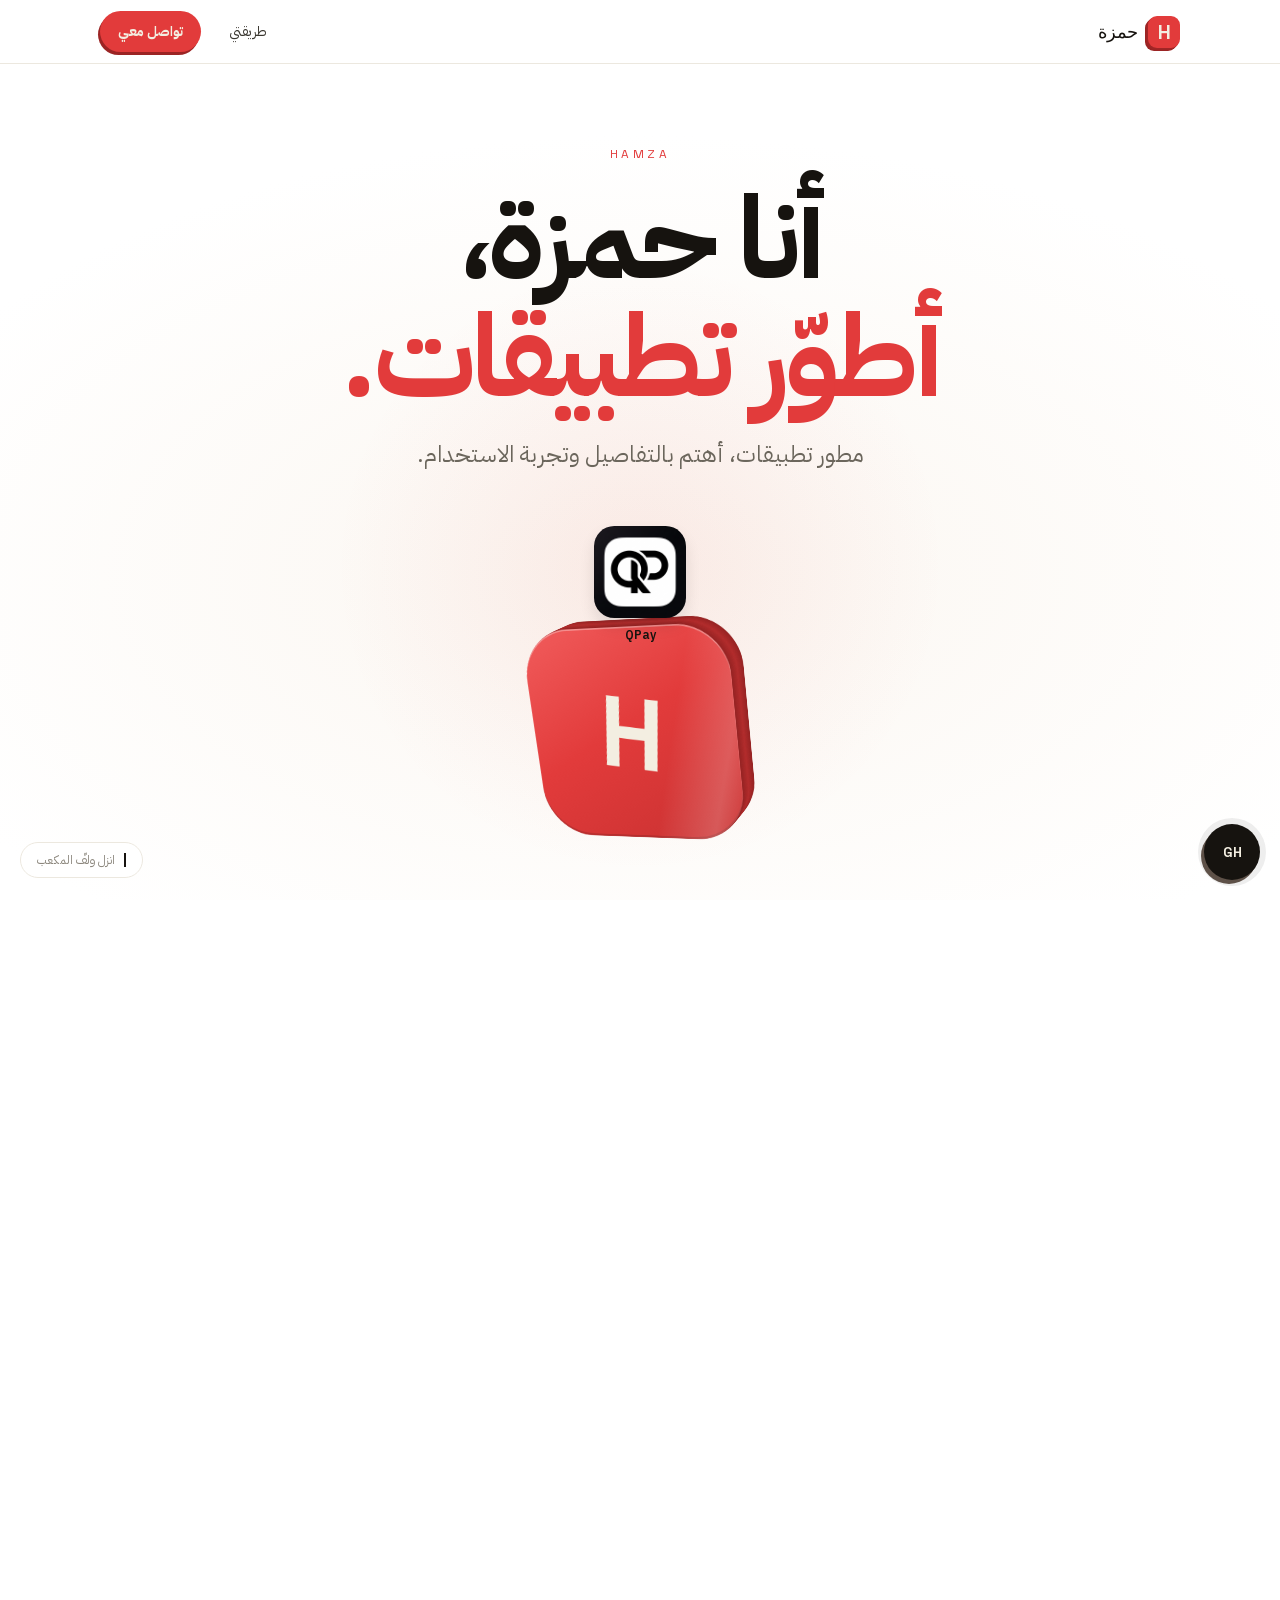
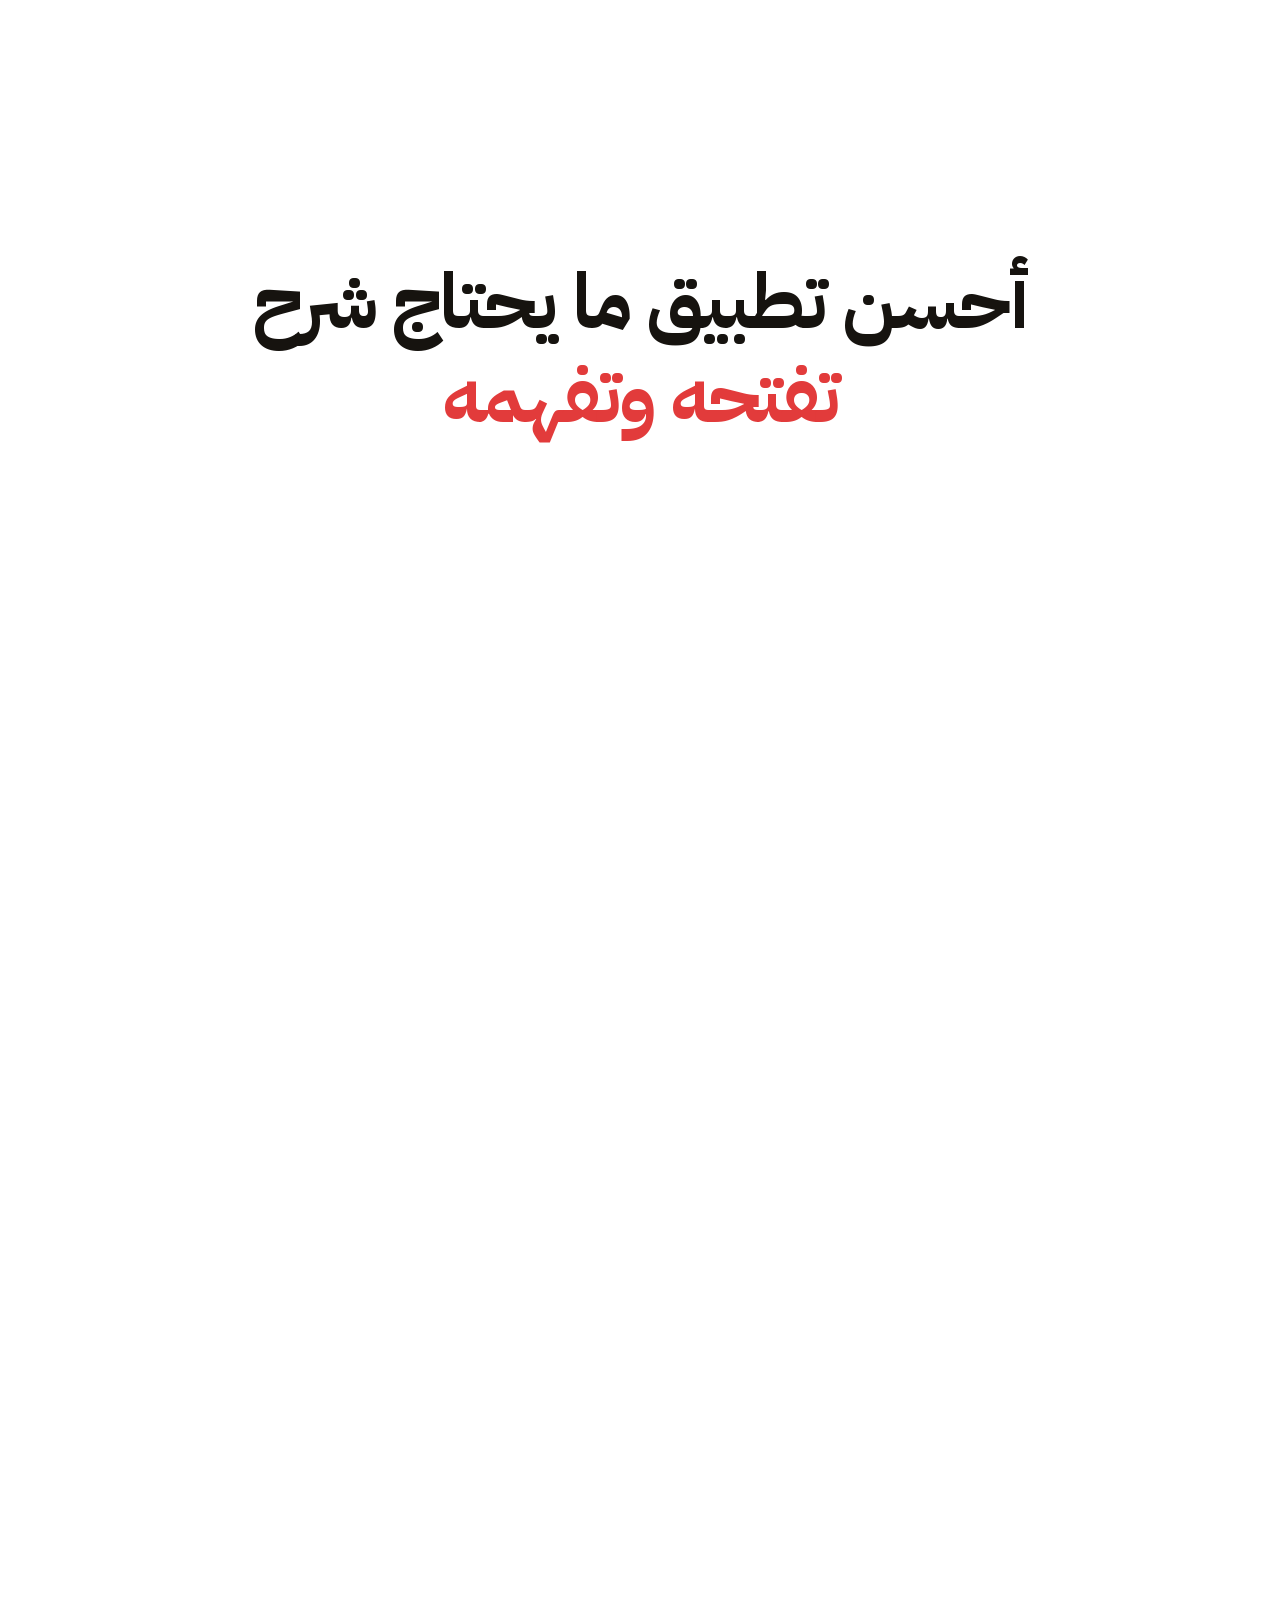
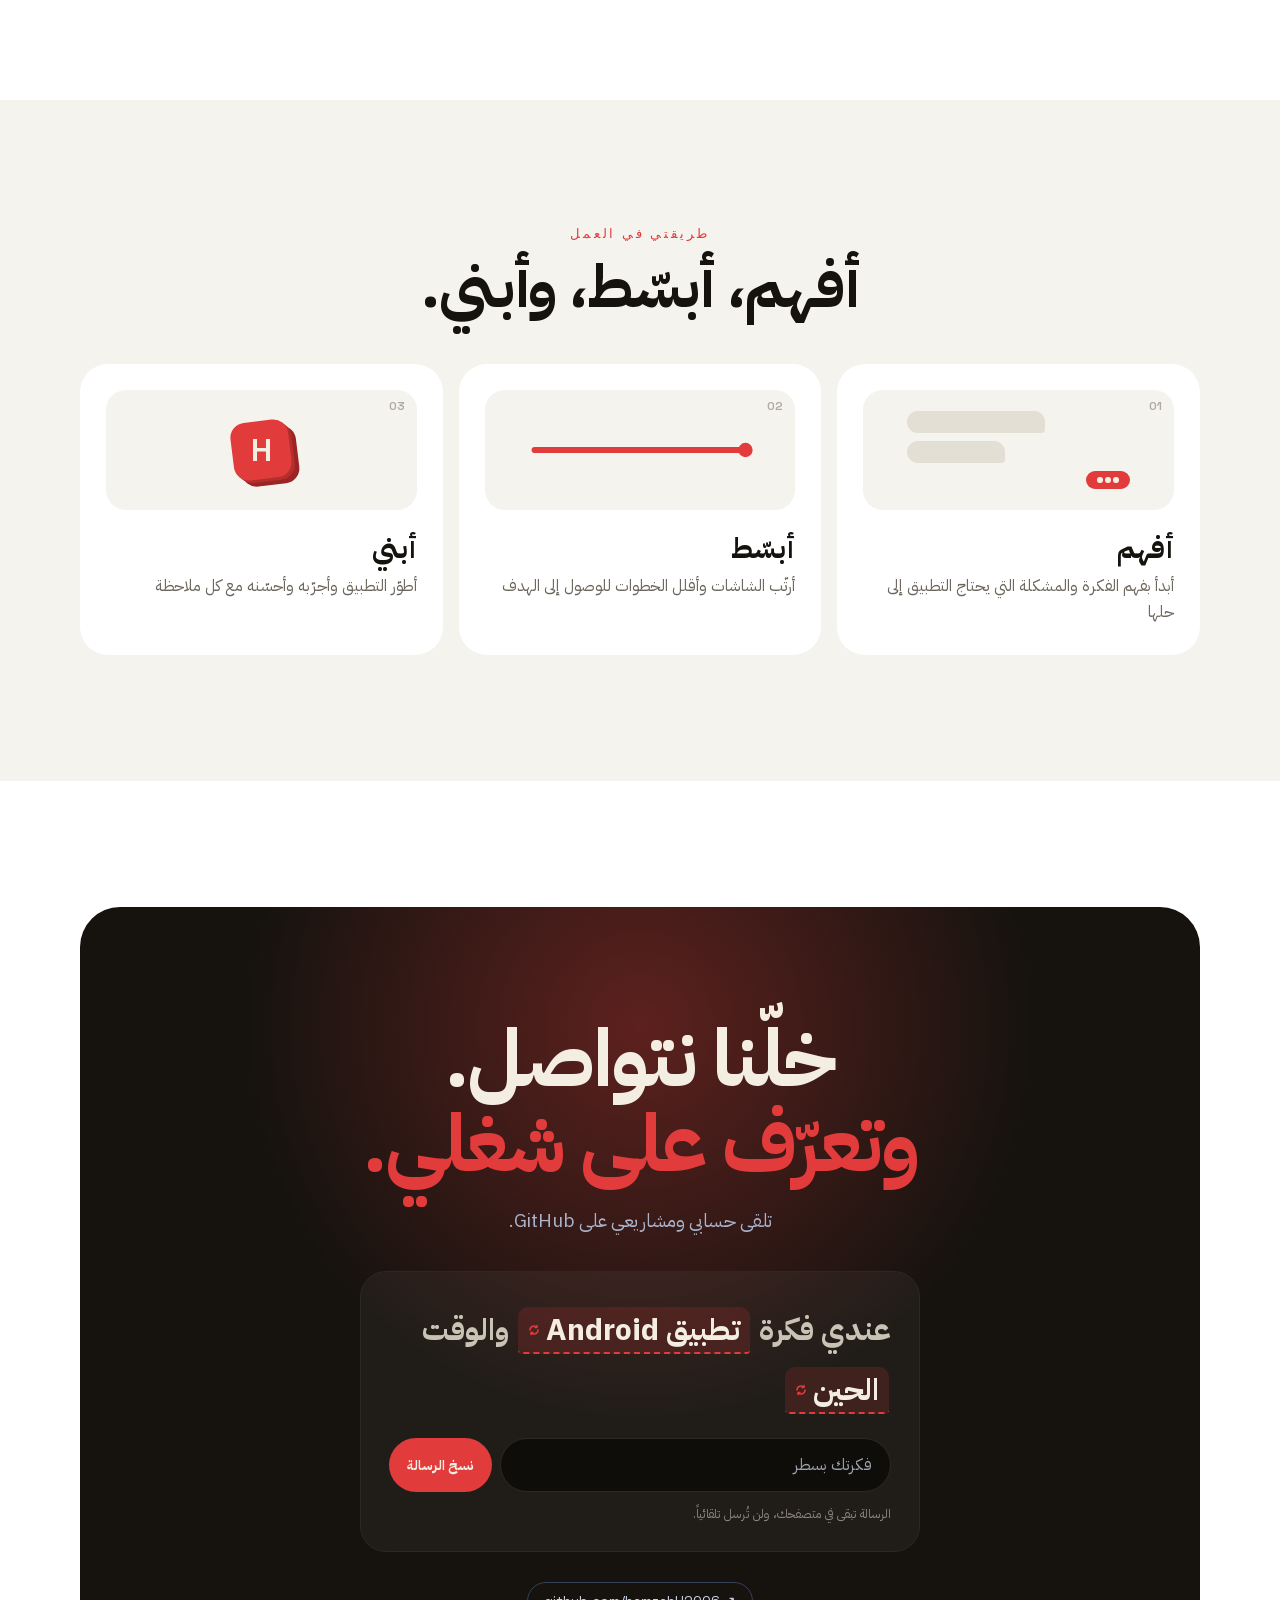
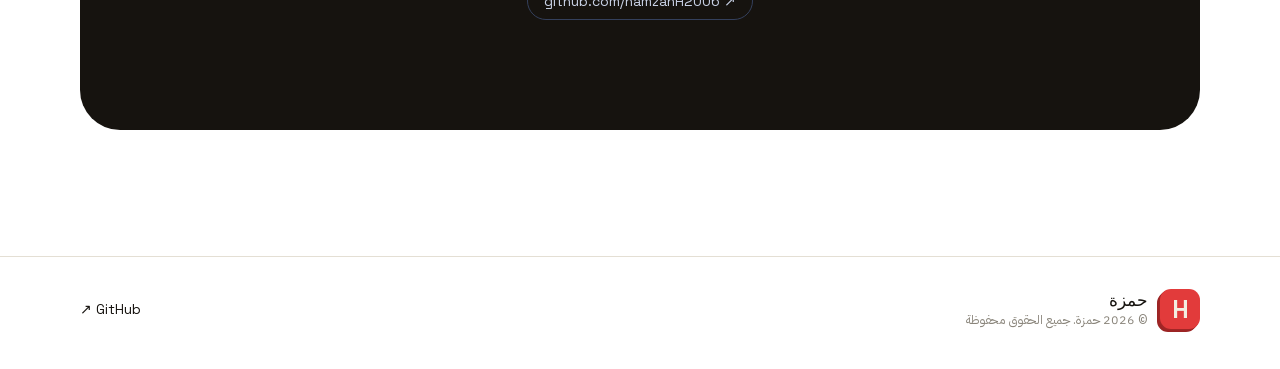
==== commit 377c6499: "hi" ====
--- a/index.html
+++ b/index.html
@@ -1,20 +1,16 @@
-<!doctype html>
-<html lang="ar" dir="rtl" data-design="glass">
-<head><meta charset="UTF-8"><meta name="viewport" content="width=device-width, initial-scale=1"><meta name="theme-color" content="#121214"><meta name="description" content="QPay، اعرف وين تروح فلوسك. اكتشف الرصيد الآمن للصرف وحوّل رسائلك البنكية إلى صورة واضحة لمصاريفك، على جهازك."><title>QPay | اعرف وين تروح فلوسك</title><script src="design-init.js"></script><link rel="stylesheet" href="styles.css"><link rel="stylesheet" href="designs.css"><script src="app.js" defer></script></head>
-<body>
-<a class="skip" href="#main">انتقل للمحتوى</a>
-<header class="nav wrap"><a class="brand" href="#" aria-label="QPay، الرئيسية"><span class="brandmark" aria-hidden="true">Q</span><strong dir="ltr">QPay<span>PERSONAL FINANCE</span></strong></a><nav aria-label="التنقل الرئيسي"><a href="#features">المميزات</a><a href="#simulator">جرّب بنفسك</a><a href="#privacy">الخصوصية</a></nav><div class="nav-actions"><button id="mobile-menu-toggle" class="mobile-menu-toggle" aria-expanded="false" aria-controls="mobile-menu">القائمة</button><button id="theme" class="theme" aria-label="تغيير مظهر الصفحة">◐</button><a class="button small" href="QPay.apk" download="QPay.apk">تحميل التطبيق <span aria-hidden="true">↙</span></a></div><nav id="mobile-menu" class="mobile-menu" aria-label="تنقل الجوال" hidden><a href="#features">المميزات <span aria-hidden="true">←</span></a><a href="#simulator">جرّب بنفسك <span aria-hidden="true">←</span></a><a href="#privacy">الخصوصية <span aria-hidden="true">←</span></a><a href="#download">التحميل والتثبيت <span aria-hidden="true">←</span></a></nav></header>
-<main id="main">
-<section class="hero wrap"><div class="hero-copy"><div class="eyebrow"><span class="tiny-mark">✳</span> راحة بالك تبدأ من وضوح أرقامك</div><h1>اعرف وين<br> تروح <span>فلوسك.</span></h1><p>مصاريفك والتزاماتك والمتاح للصرف، في مكان واحد. QPay يرتّب رسائلك البنكية، وبياناتك تبقى على جهازك.</p><div class="hero-actions"><a class="button" href="QPay.apk" download="QPay.apk">تحميل التطبيق <span aria-hidden="true">↙</span></a><a class="button secondary" href="#features">استكشف المميزات <span aria-hidden="true">←</span></a></div><div class="trust"><span>معالجة محلية 100%</span><span>بدون ربط حسابك البنكي</span></div></div>
-<div class="preview-stage"><div class="orbit orbit-one"></div><div class="orbit orbit-two"></div><div class="floating-note"><span class="note-symbol">✓</span><div>كل شيء تحت السيطرة<small>مساحة أكبر لراحة بالك</small></div></div><div class="phone real-screenshot"><img src="app-screenshot.jpg" width="1080" height="2109" fetchpriority="high" alt="لقطة حقيقية من تطبيق QPay تعرض الرصيد الإجمالي والمتاح اليوم وأحدث المعاملات"></div><div class="privacy-note"><span>↳</span><div>بياناتك لك وحدك<small>على جهازك. دائماً.</small></div></div><span class="preview-caption">لقطة حقيقية من التطبيق</span></div></section>
-<section class="features wrap" id="features"><div class="section-head"><div class="eyebrow">تفاصيل أقل. وضوح أكثر.</div><h2>كل ما تحتاجه،<br>ليوم مالي أخف.</h2><p>أدوات بسيطة تهتم بالتفاصيل، عشان تركّز على حياتك.</p></div><div class="feature-grid"><article class="feature-card"><span class="feature-symbol text-symbol" dir="ltr">SMS</span><span class="feature-tag">خصوصيتك أولاً</span><h3>رسائلك تصير أرقام واضحة</h3><p>قراءة الرسائل البنكية وتصنيف العمليات محلياً. بدون رفع رسائلك إلى أي خادم.</p><div class="card-bottom">تحليل SMS محلي <span>100% خاص</span></div></article><article class="feature-card"><span class="feature-symbol text-symbol">ر.س</span><h3>اصرف وأنت مطمئن</h3><p>رصيد آمن للصرف بعد حساب الفواتير والالتزامات. تعرف وش لك، ووش عليك.</p><div class="card-bottom" dir="ltr">Safe-to-Spend <span>رصيدك الحقيقي</span></div></article><article class="feature-card"><span class="feature-symbol">↻</span><h3>اشتراكاتك ما تفوتك</h3><p>اكتشاف تلقائي للدفعات المتكررة، لتشوف اشتراكاتك ومواعيدها في مكان واحد.</p><div class="card-bottom">الاشتراكات المتكررة <span>بدون مفاجآت</span></div></article><article class="feature-card"><span class="feature-symbol">÷</span><h3>الحسبة بينكم، أسهل</h3><p>قسّم الفاتورة مع أصحابك، بالتساوي أو حسب نصيب كل شخص. بكل وضوح.</p><div class="split-demo"><label>الفاتورة <input id="split-total" type="number" min="0" max="1000000" step="0.01" value="240" inputmode="decimal"> ر.س</label><label>الأشخاص <input id="split-people" type="number" min="1" max="100" step="1" value="4" inputmode="numeric"></label><output id="split-result" aria-live="polite">60.00 ر.س لكل شخص</output></div><div class="card-bottom">تقسيم الفواتير <span>كل واحد وحسابه</span></div></article></div></section>
-<section id="simulator" class="sim-section wrap"><div class="section-head"><div class="eyebrow">جرّبها بنفسك</div><h2>رسالة واحدة.<br>والتفاصيل صارت واضحة.</h2><p>اختر رسالة تجريبية من البنك الأهلي، وشوف كيف QPay يفهمها.<br>هذه أمثلة توضيحية، وتتم المعالجة داخل متصفحك.</p></div><div class="simulator"><div class="sms-panel"><div class="panel-heading"><strong>الرسالة البنكية</strong><span dir="ltr">AlAhli SMS</span></div><div class="sample-tabs" role="group" aria-label="نوع الرسالة"><button data-sample="purchase" aria-pressed="true" class="selected">شراء</button><button data-sample="salary" aria-pressed="false">راتب</button><button data-sample="subscription" aria-pressed="false">اشتراك</button></div><blockquote id="sms-text"></blockquote><div class="local-status">✓ لا تغادر الرسالة جهازك</div></div><div class="parse-connector" aria-hidden="true">←</div><div class="result-panel" aria-live="polite" aria-atomic="true"><div class="panel-heading"><strong>العملية، بكل وضوح</strong><span class="success">تم التحليل ✓</span></div><div class="result-amount"><b id="result-amount"></b><span>ر.س</span></div><dl><div><dt>نوع العملية</dt><dd id="result-type"></dd></div><div><dt>الجهة</dt><dd id="result-merchant"></dd></div><div><dt>التصنيف</dt><dd id="result-category"></dd></div><div><dt>البطاقة / الحساب</dt><dd id="result-card" dir="ltr"></dd></div></dl></div></div></section>
-<section id="privacy" class="privacy wrap"><span class="privacy-emblem">↳</span><div><h2>حياتك المالية خاصة. وتبقى كذا.</h2><p>التحليل على جهازك، بدون مشاركة الرسائل أو ربط حسابك البنكي. أنت صاحب بياناتك.</p></div><span class="privacy-label">LOCAL BY DESIGN</span></section>
-<section id="download" class="download wrap"><div class="download-intro"><div class="eyebrow">QPay لأجهزة Android</div><h2>وضوح أكثر، من أول يوم.</h2><p>حمّل التطبيق وابدأ متابعة مصاريفك على جهازك.</p><a class="button" id="download-button" href="QPay.apk" download="QPay.apk">تحميل QPay <span aria-hidden="true">↙</span></a><p id="download-status" class="download-status" role="status"></p></div><div class="release-info"><dl class="release-meta"><div><dt>الإصدار</dt><dd><bdi>5.0.0</bdi></dd></div><div><dt>حجم التنزيل</dt><dd>65 ميجابايت تقريباً</dd></div><div><dt>متطلبات التشغيل</dt><dd><bdi>Android 8+</bdi></dd></div><div><dt>صيغة الملف</dt><dd><bdi>APK</bdi></dd></div><div><dt>تاريخ الملف</dt><dd>12 أكتوبر 2026</dd></div></dl><details class="install-guide"><summary>كيف أثبّت التطبيق؟ <span aria-hidden="true">＋</span></summary><ol><li>اضغط «تحميل QPay» وانتظر اكتمال التنزيل.</li><li>افتح ملف <bdi>QPay.apk</bdi> من تنزيلات جهاز Android.</li><li>إذا طلب Android إذن التثبيت من المتصفح أو مدير الملفات، فعّله لهذا المصدر ثم أكمل التثبيت.</li></ol><p>يمكنك إلغاء إذن التثبيت من هذا المصدر بعد الانتهاء. على الكمبيوتر، انقل الملف إلى جهاز Android أولاً.</p></details></div></section>
-</main><footer class="wrap"><div class="footer-top"><a class="brand" href="#"><span class="brandmark" aria-hidden="true">Q</span><strong dir="ltr">QPay<span>BY LUMA STUDIO</span></strong></a><p>مصمم لحياتك. ويحترم خصوصيتك.</p><div class="footer-links"><button id="github-info">GitHub ↗</button><button id="contact-info">تواصل معنا ↗</button></div></div><div class="footer-bottom"><span>© 2026 Luma Studio</span><span>QPay 5.0.0 لأجهزة Android</span><span>بياناتك على جهازك، دائماً.</span></div><p id="footer-status" role="status"></p></footer>
-<aside id="mobile-download" class="mobile-download" aria-label="تحميل QPay لأجهزة Android" hidden><div><strong dir="ltr">QPay</strong><span>5.0.0 · Android 8+</span></div><a class="button" href="QPay.apk" download="QPay.apk">تحميل QPay <span aria-hidden="true">↙</span></a></aside></body></html>
-
-
-
-
-
+<!DOCTYPE html>
+<html lang="ar" dir="rtl">
+  <head>
+    <meta charset="UTF-8" />
+    <meta name="viewport" content="width=device-width, initial-scale=1.0" />
+    <title>حمزة | مطور تطبيقات</title><meta name="description" content="الموقع الشخصي لحمزة، مطور تطبيقات. تعرّف على مشاريعي ومنها تطبيق QPay، وتابعني على GitHub.">
+      <link rel="stylesheet" href="/theme.css" />
+    <script type="module" crossorigin src="/assets/index-CiMVtSpf.js"></script>
+    <link rel="stylesheet" crossorigin href="/assets/index-CA-mtck-.css">
+  </head>
+  <body>
+    <div id="root"></div>+
+  </body>
+</html>
+
--- a/theme.css
+++ b/theme.css
@@ -0,0 +1,2 @@
+/* Shared fonts and reset are owned by the local section styles. All font files
+   are localized under /assets; do not duplicate embedded source font data. */
--- a/assets/index-CA-mtck-.css
+++ b/assets/index-CA-mtck-.css
@@ -0,0 +1 @@
+@font-face{font-family:IBM Plex Sans Arabic;font-style:normal;font-weight:300;font-display:swap;src:url(/assets/font-0.woff2) format("woff2");unicode-range:U+0600-06FF,U+0750-077F,U+0870-088E,U+0890-0891,U+0897-08E1,U+08E3-08FF,U+200C-200E,U+2010-2011,U+204F,U+2E41,U+FB50-FDFF,U+FE70-FE74,U+FE76-FEFC,U+102E0-102FB,U+10E60-10E7E,U+10EC2-10EC4,U+10EFC-10EFF,U+1EE00-1EE03,U+1EE05-1EE1F,U+1EE21-1EE22,U+1EE24,U+1EE27,U+1EE29-1EE32,U+1EE34-1EE37,U+1EE39,U+1EE3B,U+1EE42,U+1EE47,U+1EE49,U+1EE4B,U+1EE4D-1EE4F,U+1EE51-1EE52,U+1EE54,U+1EE57,U+1EE59,U+1EE5B,U+1EE5D,U+1EE5F,U+1EE61-1EE62,U+1EE64,U+1EE67-1EE6A,U+1EE6C-1EE72,U+1EE74-1EE77,U+1EE79-1EE7C,U+1EE7E,U+1EE80-1EE89,U+1EE8B-1EE9B,U+1EEA1-1EEA3,U+1EEA5-1EEA9,U+1EEAB-1EEBB,U+1EEF0-1EEF1}@font-face{font-family:IBM Plex Sans Arabic;font-style:normal;font-weight:300;font-display:swap;src:url(/assets/font-1.woff2) format("woff2");unicode-range:U+0460-052F,U+1C80-1C8A,U+20B4,U+2DE0-2DFF,U+A640-A69F,U+FE2E-FE2F}@font-face{font-family:IBM Plex Sans Arabic;font-style:normal;font-weight:300;font-display:swap;src:url(/assets/font-2.woff2) format("woff2");unicode-range:U+0100-02BA,U+02BD-02C5,U+02C7-02CC,U+02CE-02D7,U+02DD-02FF,U+0304,U+0308,U+0329,U+1D00-1DBF,U+1E00-1E9F,U+1EF2-1EFF,U+2020,U+20A0-20AB,U+20AD-20C0,U+2113,U+2C60-2C7F,U+A720-A7FF}@font-face{font-family:IBM Plex Sans Arabic;font-style:normal;font-weight:300;font-display:swap;src:url(/assets/font-3.woff2) format("woff2");unicode-range:U+0000-00FF,U+0131,U+0152-0153,U+02BB-02BC,U+02C6,U+02DA,U+02DC,U+0304,U+0308,U+0329,U+2000-206F,U+20AC,U+2122,U+2191,U+2193,U+2212,U+2215,U+FEFF,U+FFFD}@font-face{font-family:IBM Plex Sans Arabic;font-style:normal;font-weight:400;font-display:swap;src:url(/assets/font-4.woff2) format("woff2");unicode-range:U+0600-06FF,U+0750-077F,U+0870-088E,U+0890-0891,U+0897-08E1,U+08E3-08FF,U+200C-200E,U+2010-2011,U+204F,U+2E41,U+FB50-FDFF,U+FE70-FE74,U+FE76-FEFC,U+102E0-102FB,U+10E60-10E7E,U+10EC2-10EC4,U+10EFC-10EFF,U+1EE00-1EE03,U+1EE05-1EE1F,U+1EE21-1EE22,U+1EE24,U+1EE27,U+1EE29-1EE32,U+1EE34-1EE37,U+1EE39,U+1EE3B,U+1EE42,U+1EE47,U+1EE49,U+1EE4B,U+1EE4D-1EE4F,U+1EE51-1EE52,U+1EE54,U+1EE57,U+1EE59,U+1EE5B,U+1EE5D,U+1EE5F,U+1EE61-1EE62,U+1EE64,U+1EE67-1EE6A,U+1EE6C-1EE72,U+1EE74-1EE77,U+1EE79-1EE7C,U+1EE7E,U+1EE80-1EE89,U+1EE8B-1EE9B,U+1EEA1-1EEA3,U+1EEA5-1EEA9,U+1EEAB-1EEBB,U+1EEF0-1EEF1}@font-face{font-family:IBM Plex Sans Arabic;font-style:normal;font-weight:400;font-display:swap;src:url(/assets/font-5.woff2) format("woff2");unicode-range:U+0460-052F,U+1C80-1C8A,U+20B4,U+2DE0-2DFF,U+A640-A69F,U+FE2E-FE2F}@font-face{font-family:IBM Plex Sans Arabic;font-style:normal;font-weight:400;font-display:swap;src:url(/assets/font-6.woff2) format("woff2");unicode-range:U+0100-02BA,U+02BD-02C5,U+02C7-02CC,U+02CE-02D7,U+02DD-02FF,U+0304,U+0308,U+0329,U+1D00-1DBF,U+1E00-1E9F,U+1EF2-1EFF,U+2020,U+20A0-20AB,U+20AD-20C0,U+2113,U+2C60-2C7F,U+A720-A7FF}@font-face{font-family:IBM Plex Sans Arabic;font-style:normal;font-weight:400;font-display:swap;src:url(/assets/font-7.woff2) format("woff2");unicode-range:U+0000-00FF,U+0131,U+0152-0153,U+02BB-02BC,U+02C6,U+02DA,U+02DC,U+0304,U+0308,U+0329,U+2000-206F,U+20AC,U+2122,U+2191,U+2193,U+2212,U+2215,U+FEFF,U+FFFD}@font-face{font-family:IBM Plex Sans Arabic;font-style:normal;font-weight:500;font-display:swap;src:url(/assets/font-8.woff2) format("woff2");unicode-range:U+0600-06FF,U+0750-077F,U+0870-088E,U+0890-0891,U+0897-08E1,U+08E3-08FF,U+200C-200E,U+2010-2011,U+204F,U+2E41,U+FB50-FDFF,U+FE70-FE74,U+FE76-FEFC,U+102E0-102FB,U+10E60-10E7E,U+10EC2-10EC4,U+10EFC-10EFF,U+1EE00-1EE03,U+1EE05-1EE1F,U+1EE21-1EE22,U+1EE24,U+1EE27,U+1EE29-1EE32,U+1EE34-1EE37,U+1EE39,U+1EE3B,U+1EE42,U+1EE47,U+1EE49,U+1EE4B,U+1EE4D-1EE4F,U+1EE51-1EE52,U+1EE54,U+1EE57,U+1EE59,U+1EE5B,U+1EE5D,U+1EE5F,U+1EE61-1EE62,U+1EE64,U+1EE67-1EE6A,U+1EE6C-1EE72,U+1EE74-1EE77,U+1EE79-1EE7C,U+1EE7E,U+1EE80-1EE89,U+1EE8B-1EE9B,U+1EEA1-1EEA3,U+1EEA5-1EEA9,U+1EEAB-1EEBB,U+1EEF0-1EEF1}@font-face{font-family:IBM Plex Sans Arabic;font-style:normal;font-weight:500;font-display:swap;src:url(/assets/font-9.woff2) format("woff2");unicode-range:U+0460-052F,U+1C80-1C8A,U+20B4,U+2DE0-2DFF,U+A640-A69F,U+FE2E-FE2F}@font-face{font-family:IBM Plex Sans Arabic;font-style:normal;font-weight:500;font-display:swap;src:url(/assets/font-10.woff2) format("woff2");unicode-range:U+0100-02BA,U+02BD-02C5,U+02C7-02CC,U+02CE-02D7,U+02DD-02FF,U+0304,U+0308,U+0329,U+1D00-1DBF,U+1E00-1E9F,U+1EF2-1EFF,U+2020,U+20A0-20AB,U+20AD-20C0,U+2113,U+2C60-2C7F,U+A720-A7FF}@font-face{font-family:IBM Plex Sans Arabic;font-style:normal;font-weight:500;font-display:swap;src:url(/assets/font-11.woff2) format("woff2");unicode-range:U+0000-00FF,U+0131,U+0152-0153,U+02BB-02BC,U+02C6,U+02DA,U+02DC,U+0304,U+0308,U+0329,U+2000-206F,U+20AC,U+2122,U+2191,U+2193,U+2212,U+2215,U+FEFF,U+FFFD}@font-face{font-family:IBM Plex Sans Arabic;font-style:normal;font-weight:600;font-display:swap;src:url(/assets/font-12.woff2) format("woff2");unicode-range:U+0600-06FF,U+0750-077F,U+0870-088E,U+0890-0891,U+0897-08E1,U+08E3-08FF,U+200C-200E,U+2010-2011,U+204F,U+2E41,U+FB50-FDFF,U+FE70-FE74,U+FE76-FEFC,U+102E0-102FB,U+10E60-10E7E,U+10EC2-10EC4,U+10EFC-10EFF,U+1EE00-1EE03,U+1EE05-1EE1F,U+1EE21-1EE22,U+1EE24,U+1EE27,U+1EE29-1EE32,U+1EE34-1EE37,U+1EE39,U+1EE3B,U+1EE42,U+1EE47,U+1EE49,U+1EE4B,U+1EE4D-1EE4F,U+1EE51-1EE52,U+1EE54,U+1EE57,U+1EE59,U+1EE5B,U+1EE5D,U+1EE5F,U+1EE61-1EE62,U+1EE64,U+1EE67-1EE6A,U+1EE6C-1EE72,U+1EE74-1EE77,U+1EE79-1EE7C,U+1EE7E,U+1EE80-1EE89,U+1EE8B-1EE9B,U+1EEA1-1EEA3,U+1EEA5-1EEA9,U+1EEAB-1EEBB,U+1EEF0-1EEF1}@font-face{font-family:IBM Plex Sans Arabic;font-style:normal;font-weight:600;font-display:swap;src:url(/assets/font-13.woff2) format("woff2");unicode-range:U+0460-052F,U+1C80-1C8A,U+20B4,U+2DE0-2DFF,U+A640-A69F,U+FE2E-FE2F}@font-face{font-family:IBM Plex Sans Arabic;font-style:normal;font-weight:600;font-display:swap;src:url(/assets/font-14.woff2) format("woff2");unicode-range:U+0100-02BA,U+02BD-02C5,U+02C7-02CC,U+02CE-02D7,U+02DD-02FF,U+0304,U+0308,U+0329,U+1D00-1DBF,U+1E00-1E9F,U+1EF2-1EFF,U+2020,U+20A0-20AB,U+20AD-20C0,U+2113,U+2C60-2C7F,U+A720-A7FF}@font-face{font-family:IBM Plex Sans Arabic;font-style:normal;font-weight:600;font-display:swap;src:url(/assets/font-15.woff2) format("woff2");unicode-range:U+0000-00FF,U+0131,U+0152-0153,U+02BB-02BC,U+02C6,U+02DA,U+02DC,U+0304,U+0308,U+0329,U+2000-206F,U+20AC,U+2122,U+2191,U+2193,U+2212,U+2215,U+FEFF,U+FFFD}@font-face{font-family:IBM Plex Sans Arabic;font-style:normal;font-weight:700;font-display:swap;src:url(/assets/font-16.woff2) format("woff2");unicode-range:U+0600-06FF,U+0750-077F,U+0870-088E,U+0890-0891,U+0897-08E1,U+08E3-08FF,U+200C-200E,U+2010-2011,U+204F,U+2E41,U+FB50-FDFF,U+FE70-FE74,U+FE76-FEFC,U+102E0-102FB,U+10E60-10E7E,U+10EC2-10EC4,U+10EFC-10EFF,U+1EE00-1EE03,U+1EE05-1EE1F,U+1EE21-1EE22,U+1EE24,U+1EE27,U+1EE29-1EE32,U+1EE34-1EE37,U+1EE39,U+1EE3B,U+1EE42,U+1EE47,U+1EE49,U+1EE4B,U+1EE4D-1EE4F,U+1EE51-1EE52,U+1EE54,U+1EE57,U+1EE59,U+1EE5B,U+1EE5D,U+1EE5F,U+1EE61-1EE62,U+1EE64,U+1EE67-1EE6A,U+1EE6C-1EE72,U+1EE74-1EE77,U+1EE79-1EE7C,U+1EE7E,U+1EE80-1EE89,U+1EE8B-1EE9B,U+1EEA1-1EEA3,U+1EEA5-1EEA9,U+1EEAB-1EEBB,U+1EEF0-1EEF1}@font-face{font-family:IBM Plex Sans Arabic;font-style:normal;font-weight:700;font-display:swap;src:url(/assets/font-17.woff2) format("woff2");unicode-range:U+0460-052F,U+1C80-1C8A,U+20B4,U+2DE0-2DFF,U+A640-A69F,U+FE2E-FE2F}@font-face{font-family:IBM Plex Sans Arabic;font-style:normal;font-weight:700;font-display:swap;src:url(/assets/font-18.woff2) format("woff2");unicode-range:U+0100-02BA,U+02BD-02C5,U+02C7-02CC,U+02CE-02D7,U+02DD-02FF,U+0304,U+0308,U+0329,U+1D00-1DBF,U+1E00-1E9F,U+1EF2-1EFF,U+2020,U+20A0-20AB,U+20AD-20C0,U+2113,U+2C60-2C7F,U+A720-A7FF}@font-face{font-family:IBM Plex Sans Arabic;font-style:normal;font-weight:700;font-display:swap;src:url(/assets/font-19.woff2) format("woff2");unicode-range:U+0000-00FF,U+0131,U+0152-0153,U+02BB-02BC,U+02C6,U+02DA,U+02DC,U+0304,U+0308,U+0329,U+2000-206F,U+20AC,U+2122,U+2191,U+2193,U+2212,U+2215,U+FEFF,U+FFFD}@font-face{font-family:JetBrains Mono;font-style:normal;font-weight:400;font-display:swap;src:url(/assets/font-20.woff2) format("woff2");unicode-range:U+0460-052F,U+1C80-1C8A,U+20B4,U+2DE0-2DFF,U+A640-A69F,U+FE2E-FE2F}@font-face{font-family:JetBrains Mono;font-style:normal;font-weight:400;font-display:swap;src:url(/assets/font-21.woff2) format("woff2");unicode-range:U+0301,U+0400-045F,U+0490-0491,U+04B0-04B1,U+2116}@font-face{font-family:JetBrains Mono;font-style:normal;font-weight:400;font-display:swap;src:url(/assets/font-22.woff2) format("woff2");unicode-range:U+0370-0377,U+037A-037F,U+0384-038A,U+038C,U+038E-03A1,U+03A3-03FF}@font-face{font-family:JetBrains Mono;font-style:normal;font-weight:400;font-display:swap;src:url(/assets/font-23.woff2) format("woff2");unicode-range:U+0102-0103,U+0110-0111,U+0128-0129,U+0168-0169,U+01A0-01A1,U+01AF-01B0,U+0300-0301,U+0303-0304,U+0308-0309,U+0323,U+0329,U+1EA0-1EF9,U+20AB}@font-face{font-family:JetBrains Mono;font-style:normal;font-weight:400;font-display:swap;src:url(/assets/font-24.woff2) format("woff2");unicode-range:U+0100-02BA,U+02BD-02C5,U+02C7-02CC,U+02CE-02D7,U+02DD-02FF,U+0304,U+0308,U+0329,U+1D00-1DBF,U+1E00-1E9F,U+1EF2-1EFF,U+2020,U+20A0-20AB,U+20AD-20C0,U+2113,U+2C60-2C7F,U+A720-A7FF}@font-face{font-family:JetBrains Mono;font-style:normal;font-weight:400;font-display:swap;src:url(/assets/font-25.woff2) format("woff2");unicode-range:U+0000-00FF,U+0131,U+0152-0153,U+02BB-02BC,U+02C6,U+02DA,U+02DC,U+0304,U+0308,U+0329,U+2000-206F,U+20AC,U+2122,U+2191,U+2193,U+2212,U+2215,U+FEFF,U+FFFD}@font-face{font-family:JetBrains Mono;font-style:normal;font-weight:500;font-display:swap;src:url(/assets/font-26.woff2) format("woff2");unicode-range:U+0460-052F,U+1C80-1C8A,U+20B4,U+2DE0-2DFF,U+A640-A69F,U+FE2E-FE2F}@font-face{font-family:JetBrains Mono;font-style:normal;font-weight:500;font-display:swap;src:url(/assets/font-27.woff2) format("woff2");unicode-range:U+0301,U+0400-045F,U+0490-0491,U+04B0-04B1,U+2116}@font-face{font-family:JetBrains Mono;font-style:normal;font-weight:500;font-display:swap;src:url(/assets/font-28.woff2) format("woff2");unicode-range:U+0370-0377,U+037A-037F,U+0384-038A,U+038C,U+038E-03A1,U+03A3-03FF}@font-face{font-family:JetBrains Mono;font-style:normal;font-weight:500;font-display:swap;src:url(/assets/font-29.woff2) format("woff2");unicode-range:U+0102-0103,U+0110-0111,U+0128-0129,U+0168-0169,U+01A0-01A1,U+01AF-01B0,U+0300-0301,U+0303-0304,U+0308-0309,U+0323,U+0329,U+1EA0-1EF9,U+20AB}@font-face{font-family:JetBrains Mono;font-style:normal;font-weight:500;font-display:swap;src:url(/assets/font-30.woff2) format("woff2");unicode-range:U+0100-02BA,U+02BD-02C5,U+02C7-02CC,U+02CE-02D7,U+02DD-02FF,U+0304,U+0308,U+0329,U+1D00-1DBF,U+1E00-1E9F,U+1EF2-1EFF,U+2020,U+20A0-20AB,U+20AD-20C0,U+2113,U+2C60-2C7F,U+A720-A7FF}@font-face{font-family:JetBrains Mono;font-style:normal;font-weight:500;font-display:swap;src:url(/assets/font-31.woff2) format("woff2");unicode-range:U+0000-00FF,U+0131,U+0152-0153,U+02BB-02BC,U+02C6,U+02DA,U+02DC,U+0304,U+0308,U+0329,U+2000-206F,U+20AC,U+2122,U+2191,U+2193,U+2212,U+2215,U+FEFF,U+FFFD}@font-face{font-family:Space Grotesk;font-style:normal;font-weight:400;font-display:swap;src:url(/assets/font-32.woff2) format("woff2");unicode-range:U+0102-0103,U+0110-0111,U+0128-0129,U+0168-0169,U+01A0-01A1,U+01AF-01B0,U+0300-0301,U+0303-0304,U+0308-0309,U+0323,U+0329,U+1EA0-1EF9,U+20AB}@font-face{font-family:Space Grotesk;font-style:normal;font-weight:400;font-display:swap;src:url(/assets/font-33.woff2) format("woff2");unicode-range:U+0100-02BA,U+02BD-02C5,U+02C7-02CC,U+02CE-02D7,U+02DD-02FF,U+0304,U+0308,U+0329,U+1D00-1DBF,U+1E00-1E9F,U+1EF2-1EFF,U+2020,U+20A0-20AB,U+20AD-20C0,U+2113,U+2C60-2C7F,U+A720-A7FF}@font-face{font-family:Space Grotesk;font-style:normal;font-weight:400;font-display:swap;src:url(/assets/font-34.woff2) format("woff2");unicode-range:U+0000-00FF,U+0131,U+0152-0153,U+02BB-02BC,U+02C6,U+02DA,U+02DC,U+0304,U+0308,U+0329,U+2000-206F,U+20AC,U+2122,U+2191,U+2193,U+2212,U+2215,U+FEFF,U+FFFD}@font-face{font-family:Space Grotesk;font-style:normal;font-weight:500;font-display:swap;src:url(/assets/font-35.woff2) format("woff2");unicode-range:U+0102-0103,U+0110-0111,U+0128-0129,U+0168-0169,U+01A0-01A1,U+01AF-01B0,U+0300-0301,U+0303-0304,U+0308-0309,U+0323,U+0329,U+1EA0-1EF9,U+20AB}@font-face{font-family:Space Grotesk;font-style:normal;font-weight:500;font-display:swap;src:url(/assets/font-36.woff2) format("woff2");unicode-range:U+0100-02BA,U+02BD-02C5,U+02C7-02CC,U+02CE-02D7,U+02DD-02FF,U+0304,U+0308,U+0329,U+1D00-1DBF,U+1E00-1E9F,U+1EF2-1EFF,U+2020,U+20A0-20AB,U+20AD-20C0,U+2113,U+2C60-2C7F,U+A720-A7FF}@font-face{font-family:Space Grotesk;font-style:normal;font-weight:500;font-display:swap;src:url(/assets/font-37.woff2) format("woff2");unicode-range:U+0000-00FF,U+0131,U+0152-0153,U+02BB-02BC,U+02C6,U+02DA,U+02DC,U+0304,U+0308,U+0329,U+2000-206F,U+20AC,U+2122,U+2191,U+2193,U+2212,U+2215,U+FEFF,U+FFFD}@font-face{font-family:Space Grotesk;font-style:normal;font-weight:600;font-display:swap;src:url(/assets/font-38.woff2) format("woff2");unicode-range:U+0102-0103,U+0110-0111,U+0128-0129,U+0168-0169,U+01A0-01A1,U+01AF-01B0,U+0300-0301,U+0303-0304,U+0308-0309,U+0323,U+0329,U+1EA0-1EF9,U+20AB}@font-face{font-family:Space Grotesk;font-style:normal;font-weight:600;font-display:swap;src:url(/assets/font-39.woff2) format("woff2");unicode-range:U+0100-02BA,U+02BD-02C5,U+02C7-02CC,U+02CE-02D7,U+02DD-02FF,U+0304,U+0308,U+0329,U+1D00-1DBF,U+1E00-1E9F,U+1EF2-1EFF,U+2020,U+20A0-20AB,U+20AD-20C0,U+2113,U+2C60-2C7F,U+A720-A7FF}@font-face{font-family:Space Grotesk;font-style:normal;font-weight:600;font-display:swap;src:url(/assets/font-40.woff2) format("woff2");unicode-range:U+0000-00FF,U+0131,U+0152-0153,U+02BB-02BC,U+02C6,U+02DA,U+02DC,U+0304,U+0308,U+0329,U+2000-206F,U+20AC,U+2122,U+2191,U+2193,U+2212,U+2215,U+FEFF,U+FFFD}@font-face{font-family:Space Grotesk;font-style:normal;font-weight:700;font-display:swap;src:url(/assets/font-41.woff2) format("woff2");unicode-range:U+0102-0103,U+0110-0111,U+0128-0129,U+0168-0169,U+01A0-01A1,U+01AF-01B0,U+0300-0301,U+0303-0304,U+0308-0309,U+0323,U+0329,U+1EA0-1EF9,U+20AB}@font-face{font-family:Space Grotesk;font-style:normal;font-weight:700;font-display:swap;src:url(/assets/font-42.woff2) format("woff2");unicode-range:U+0100-02BA,U+02BD-02C5,U+02C7-02CC,U+02CE-02D7,U+02DD-02FF,U+0304,U+0308,U+0329,U+1D00-1DBF,U+1E00-1E9F,U+1EF2-1EFF,U+2020,U+20A0-20AB,U+20AD-20C0,U+2113,U+2C60-2C7F,U+A720-A7FF}@font-face{font-family:Space Grotesk;font-style:normal;font-weight:700;font-display:swap;src:url(/assets/font-43.woff2) format("woff2");unicode-range:U+0000-00FF,U+0131,U+0152-0153,U+02BB-02BC,U+02C6,U+02DA,U+02DC,U+0304,U+0308,U+0329,U+2000-206F,U+20AC,U+2122,U+2191,U+2193,U+2212,U+2215,U+FEFF,U+FFFD}:root{font-family:IBM Plex Sans Arabic,sans-serif;color:#16130f;background:#fff;font-synthesis:none;-webkit-font-smoothing:antialiased}*{box-sizing:border-box}html,body{margin:0}body{direction:rtl}html{scroll-behavior:smooth}a{color:#e23b3b;text-decoration:none}button,input{font-family:inherit}a:focus-visible,button:focus-visible,input:focus-visible{outline:3px solid #e23b3b;outline-offset:5px}::-moz-selection{background:#e23b3b;color:#f3eee1}::selection{background:#e23b3b;color:#f3eee1}.replica-container{max-width:1120px;margin:auto;padding-inline:20px}.replica-nav{position:fixed;top:0;left:0;right:0;z-index:5;height:64px;background:#fffffff0;border-bottom:1px solid #ece8df}.replica-nav>.replica-container{height:100%;display:flex;align-items:center;justify-content:space-between;gap:16px}.replica-logo{display:flex;align-items:center;gap:10px;color:#16130f}.replica-logo-mark{width:32px;height:32px;border-radius:9px;background:#e23b3b;box-shadow:-1px 1px #a22626,-2px 2px #9e2525,-3px 3px #9b2424;display:grid;place-items:center}.replica-logo-mark img{width:15px;height:20px}.replica-logo strong{font-family:Space Grotesk,sans-serif;font-size:18px;font-weight:700}.replica-nav nav{display:flex;align-items:center;gap:clamp(12px,3vw,28px);font-size:14px}.replica-nav nav>a:first-child{color:#3a3730}.replica-cta{background:#e23b3b;color:#f3eee1;font-weight:700;padding:10px 18px;border-radius:999px;box-shadow:-2px 3px #9b2424}.replica-cta:hover{color:#fff;background:#d83232}@media (prefers-reduced-motion:reduce){html{scroll-behavior:auto}*,*:before,*:after{animation:none!important;transition:none!important}}.personal-monogram{font-family:Space Grotesk,sans-serif;font-weight:700;color:#f3eee1;font-size:20px;line-height:1;direction:ltr}.replica-face-content.brand-face>.personal-monogram{font-size:calc(var(--tile-size)*.48)}.replica-intro-tile>.personal-monogram{font-size:68px;transform:rotate(7deg)}.replica-mini-brand>.personal-monogram{font-size:clamp(16px,4vw,32px);transform:rotate(7deg)}.replica-face-content.ios-face strong{font-size:calc(var(--tile-size)*.11)}.replica-footer .personal-monogram{font-size:25px}.replica-app-list{min-width:140px;justify-content:center}.replica-contact-links a{font-family:Space Grotesk,sans-serif}.replica-composer button.personal-copy{flex:0 0 auto;border:0;border-radius:999px;padding:0 18px;background:#e23b3b;color:#f3eee1;font-size:14px;min-height:48px;margin:0}.personal-copy-status{font-size:13px;color:#c9d2e6;line-height:1.7;margin-top:12px}.personal-copy-status:empty{display:none}.replica-composer textarea{width:100%;margin-top:14px;border:1px solid #51483d;border-radius:12px;background:#0f0d0a;color:#f3eee1;padding:14px;font:14px/1.8 inherit;resize:vertical}.personal-github-fab{background:#16130f;color:#f3eee1;box-shadow:-3px 4px #5e5148,0 0 0 6px #16130f12;font:700 18px Space Grotesk,monospace}.personal-footer-github{font:14px Space Grotesk,sans-serif!important}@media (max-width:480px){.replica-compose-row{flex-wrap:wrap}.replica-compose-row input{flex-basis:100%}.replica-composer button.personal-copy{width:100%;justify-content:center;padding:12px 18px}.replica-hero-title h1{font-size:clamp(39px,9vw,132px)}}.replica-journey{height:700svh;position:relative;direction:rtl}.replica-stage{--tile-size:min(58vw,30svh,320px);--advance:0;--turn:0;position:sticky;top:0;height:100svh;overflow:hidden;display:flex;flex-direction:column;background:radial-gradient(90% 70% at 50% 64%,#fbf6f0,#fff 70%)}.replica-story-space{position:relative;flex:0 0 auto;height:clamp(214px,30svh,280px);padding:76px 20px 0}.replica-story{position:absolute;left:20px;right:20px;bottom:0;text-align:center;opacity:var(--visible);transform:translateY(calc((1 - var(--visible))*26px));pointer-events:none}.replica-story>span{font-family:Space Grotesk,sans-serif;font-size:12px;letter-spacing:.24em;color:#e23b3b;display:block;margin-bottom:10px}.replica-story h2{font-size:clamp(30px,5.4vw,60px);font-weight:700;letter-spacing:-.02em;line-height:1.1;margin:0 0 10px}.replica-story p{font-size:clamp(15px,1.6vw,19px);line-height:1.6;color:#6b665c;margin:0 auto;max-width:560px}.replica-story h2 b{color:#e23b3b}.replica-cube-space{position:relative;flex:1;min-height:0;display:flex;align-items:center;justify-content:center;perspective:1600px;padding-bottom:4svh}.replica-halo{position:absolute;width:min(84vw,700px);aspect-ratio:1;border-radius:50%;background:radial-gradient(circle,#e23b3b24,transparent 62%);opacity:calc(.5 + var(--explode,0)*.5)}.replica-cube-lift{position:relative;transform:translateY(calc((1 - var(--advance))*max(18svh,calc(380px - 50svh))));opacity:calc(1 - var(--explode,0)*1.3)}.replica-float{position:relative;perspective:1300px;animation:replica-float 5s ease-in-out infinite}.replica-cube{position:relative;width:var(--tile-size);height:var(--tile-size);transform-style:preserve-3d;transform:scale(calc((.8 + var(--advance)*.2)*(1 - var(--explode,0)*.65))) rotate(-7deg) rotateX(calc(-15deg + var(--pointer-y,0)*-10deg)) rotateY(calc(var(--turn)*1deg - 24deg + var(--pointer-x,0)*18deg))}.replica-slice,.replica-face{position:absolute;top:0;right:0;bottom:0;left:0;border-radius:24%}.replica-face{overflow:hidden;background:linear-gradient(150deg,#f15c5c,#e23b3b 46%,#c93131);box-shadow:inset 0 2px #ffffff52,inset 0 -3px #00000024,inset 0 0 0 1px #ffffff14;backface-visibility:hidden}.replica-face:after{content:"";position:absolute;top:-20%;right:-20%;bottom:-20%;left:-20%;background:linear-gradient(105deg,transparent 32%,#ffffff30 48%,#ffffff08 56%,transparent 66%);pointer-events:none;transform:translate(25%)}.replica-face.front{transform:translateZ(calc(var(--tile-size)*.095))}.replica-face.back{transform:rotateY(180deg) translateZ(calc(var(--tile-size)*.095))}.replica-face-content{position:absolute;top:0;right:0;bottom:0;left:0;display:flex;flex-direction:column;align-items:center;justify-content:center;gap:7%;transform:rotate(7deg);color:#f3eee1}.replica-face-content img{width:30%}.replica-face-content strong{font-family:Space Grotesk,sans-serif;font-size:calc(var(--tile-size)*.14)}.brand-face{opacity:var(--front-mark,1)}.brand-face img{width:42%;filter:drop-shadow(0 3px #0000001f)}.web-face{opacity:calc(1 - var(--front-mark,1))}.ios-face{opacity:var(--back-ios,1)}.ios-face img,.ux-face img{width:26%}.ux-face{opacity:calc(1 - var(--back-ios,1))}.replica-shadow{position:absolute;top:100%;left:50%;width:calc(var(--tile-size)*1.1);height:calc(var(--tile-size)*.2);margin:calc(var(--tile-size)*.18) 0 0 calc(var(--tile-size)*-.55);background:radial-gradient(#16130f38,transparent 70%);border-radius:50%;filter:blur(6px);opacity:var(--advance)}.replica-hero-title{position:absolute;top:0;right:0;bottom:0;left:0;padding:calc(64px + 9svh) 20px 0;display:flex;align-items:center;flex-direction:column;text-align:center;pointer-events:none;opacity:calc(1 - var(--advance)*1.7);transform:translateY(calc(var(--advance)*-12svh)) scale(calc(1 - var(--advance)*.18))}.replica-hero-title>span{font-family:Space Grotesk,sans-serif;font-size:12px;letter-spacing:.3em;color:#e23b3b;margin-bottom:18px}.replica-hero-title h1{font-size:clamp(46px,9vw,132px);font-weight:700;line-height:1.02;letter-spacing:-.035em;text-wrap:balance;margin:0}.replica-hero-title em{font-style:normal;color:#e23b3b}.replica-hero-title p{margin:22px 0 0;font-size:clamp(17px,1.9vw,23px);color:#6b665c}.replica-scroll-cue{position:absolute;bottom:22px;left:20px;display:flex;align-items:center;gap:9px;border:1px solid #ece8df;border-radius:999px;padding:8px 16px;background:#ffffffeb;color:#8a857b;font-size:12px;opacity:calc(1 - var(--advance)*3);pointer-events:none}.replica-scroll-cue i{width:2px;height:14px;background:#16130f}.replica-dock{--icon-size:clamp(46px,13vw,92px);--icon-gap:clamp(8px,2.4vw,16px);position:absolute;left:50%;top:50%;transform:translate(-50%,-50%);pointer-events:none}.replica-dock-bg{position:absolute;top:calc(var(--icon-gap)*-1.3);bottom:calc(var(--icon-gap)*-1.1);left:calc(var(--icon-gap)*-1.4);right:calc(var(--icon-gap)*-1.4);border-radius:calc(var(--icon-size)*.44);background:#ffffffd1;border:1px solid #ece8df;box-shadow:0 34px 70px -26px #16130f61,inset 0 1px #fff;opacity:var(--dock,0);transform:scale(calc(.86 + var(--dock,0)*.14))}.replica-app-list{display:flex;gap:var(--icon-gap);align-items:center;position:relative}.replica-app{position:relative;display:flex;flex-direction:column;align-items:center;gap:8px;color:#16130f;font-size:12px;font-weight:600;opacity:var(--app-reveal);transform:translate(calc((1 - var(--app-reveal))*var(--offset)*(var(--icon-size) + var(--icon-gap)))) scale(calc(.3 + var(--app-spring)*.7)) rotate(calc((1 - var(--app-reveal))*20deg));pointer-events:none}.replica-stage[data-apps=true] a.replica-app{pointer-events:auto}.replica-app img,.replica-coming-icon{width:var(--icon-size);height:var(--icon-size);border-radius:22%;-o-object-fit:cover;object-fit:cover;box-shadow:0 8px 15px #16130f1a}.replica-coming-icon{display:grid;place-items:center;background:linear-gradient(150deg,#ece8df,#d9d3c7);border:1px solid #ded8cf}.replica-coming-icon i{width:36%;height:36%;border:4px solid #c9c3b6;border-top-color:#3a3730;border-right-color:#3a3730;border-radius:50%;animation:replica-spin 2s linear infinite}.replica-app.coming{color:#8a857b}.replica-popular{position:absolute;bottom:calc(100% + 40px);background:#16130f;color:#f3eee1;border-radius:999px;font-size:11px;white-space:nowrap;padding:7px 12px}.replica-popular:after{content:"";position:absolute;top:100%;left:45%;border:7px solid transparent;border-top-color:#16130f}.replica-intro{position:fixed;top:0;right:0;bottom:0;left:0;background:#fff;z-index:10;border:0;display:flex;align-items:center;justify-content:center;flex-direction:column;gap:34px;cursor:pointer}.replica-intro-tile{width:132px;height:132px;background:linear-gradient(150deg,#f15c5c,#e23b3b 46%,#c93131);border-radius:24%;display:grid;place-items:center;box-shadow:inset 0 2px #ffffff52,-3px 4px #9b2424,-6px 8px #952222,0 25px 35px #16130f24;transform:rotate(-7deg)}.replica-intro-tile img{width:44%;transform:rotate(7deg)}.replica-intro-line{width:120px;height:2px;background:#ece8df;position:relative}.replica-intro-line:after{content:"";position:absolute;top:0;right:0;bottom:0;left:0;background:#16130f;transform-origin:right;animation:replica-load 1.6s ease-out both}.replica-intro-label{font-family:Space Grotesk;font-size:12px;letter-spacing:.3em;color:#8a857b;margin-top:-20px}.replica-intro.leaving{animation:replica-dismiss .7s ease forwards}.replica-intro.leaving .replica-intro-tile{animation:replica-zoom .7s ease forwards}@keyframes replica-float{50%{transform:translateY(-14px)}}@keyframes replica-spin{to{transform:rotate(360deg)}}@keyframes replica-load{0%{transform:scaleX(0)}to{transform:scaleX(1)}}@keyframes replica-dismiss{to{opacity:0;visibility:hidden}}@keyframes replica-zoom{to{transform:scale(9);opacity:0}}@media (prefers-reduced-motion:reduce){.replica-intro{display:none}.replica-journey{height:auto}.replica-stage{height:auto;position:relative;min-height:100svh;overflow:visible;display:block;padding-top:64px}.replica-hero-title{position:static;padding:70px 20px 35px;opacity:1;transform:none}.replica-story-space{height:auto;padding:0;display:flex;flex-direction:column;gap:35px;order:2}.replica-story{position:static;opacity:1;transform:none;padding:25px 20px}.replica-cube-space{min-height:400px}.replica-cube-lift{display:none}.replica-dock{position:relative;inset:auto;transform:none;padding-block:45px}.replica-dock-bg{opacity:1}.replica-app{opacity:1;transform:none;pointer-events:auto!important}.replica-scroll-cue{display:none}}.replica-story>span{direction:ltr;unicode-bidi:isolate}.replica-face.front:after{transform:translate(calc(var(--shine,36.606)*1%))}.replica-face.back:after{transform:translate(calc(var(--shine,36.606)*-1%))}.replica-statement{position:relative;height:200svh}.replica-statement>div{position:sticky;top:0;height:100svh;display:flex;align-items:center;justify-content:center;padding:0 24px}.replica-statement p{margin:0;max-width:1040px;text-align:center;font-size:clamp(32px,6vw,80px);font-weight:700;line-height:1.22;letter-spacing:-.025em;text-wrap:balance;color:#16130f}.replica-statement p span{color:#e23b3b;opacity:clamp(.2,var(--statement,0),1)}@media (prefers-reduced-motion:reduce){.replica-statement{height:auto}.replica-statement>div{position:static;min-height:75svh;height:auto;padding-block:100px}.replica-statement p span{opacity:1}}.replica-approach{background:#f5f3ee;padding:14svh 20px}.replica-approach>.replica-container{padding:0}.replica-approach header{text-align:center;margin-bottom:52px}.replica-approach header>span{font-family:Space Grotesk;font-size:12px;letter-spacing:.24em;color:#e23b3b;display:block;margin-bottom:14px}.replica-approach h2{font-size:clamp(32px,5vw,60px);font-weight:700;letter-spacing:-.02em;line-height:1.1;margin:0}.replica-process-grid{display:grid;grid-template-columns:repeat(3,minmax(0,1fr));gap:clamp(6px,2vw,16px)}.replica-process-grid article{background:#fff;border-radius:clamp(14px,3.4vw,28px);padding:clamp(8px,2.4vw,26px) clamp(8px,2.4vw,26px) clamp(12px,3vw,30px);display:flex;flex-direction:column;gap:clamp(8px,2.4vw,18px);min-width:0}.replica-process-art{position:relative;height:clamp(64px,19vw,120px);border-radius:clamp(10px,2.6vw,20px);background:#f5f3ee;overflow:hidden;display:flex;align-items:center;justify-content:center}.replica-process-art>span{position:absolute;top:8px;right:12px;font:600 12px Space Grotesk;color:#b0aa9e}.replica-process-grid h3{font-size:clamp(17px,4.8vw,28px);font-weight:700;margin:0 0 4px}.replica-process-grid p{font-size:clamp(11px,2.9vw,16px);line-height:1.6;color:#6b665c;margin:0}.conversation{flex-direction:column;gap:8px;padding:18px 25px}.conversation i{height:clamp(10px,3.2vw,22px);width:62%;background:#e4dfd4;border-radius:12px 12px 4px;align-self:flex-end}.conversation i:nth-of-type(2){width:44%}.conversation b{color:#f3eee1;background:#e23b3b;font-size:18px;line-height:1;border-radius:999px;padding:0 10px;align-self:flex-start}.replica-process-path{width:78%;max-height:100%}.replica-mini-brand{width:clamp(28px,8.4vw,58px);height:clamp(28px,8.4vw,58px);border-radius:26%;background:#e23b3b;box-shadow:3px 3px #b52d2d,7px 7px #9b2424;transform:rotate(-7deg);display:grid;place-items:center}.replica-mini-brand img{width:42%;transform:rotate(7deg)}.replica-approach header{margin-bottom:44px}.replica-approach header>span{font-size:12.5px;letter-spacing:.22em;margin-bottom:12px;direction:ltr;line-height:normal}.conversation{padding-inline:44px}.conversation i{width:62%}.replica-approach header,.replica-process-grid article{opacity:0;transform:translateY(40px);transition:opacity .9s,transform .9s cubic-bezier(.2,.8,.3,1)}.replica-process-grid article:nth-child(2){transition-delay:.1s}.replica-process-grid article:nth-child(3){transition-delay:.2s}.replica-approach [data-entered=true]{opacity:1;transform:none}@media (prefers-reduced-motion:reduce){.replica-approach header,.replica-process-grid article{opacity:1;transform:none}}.replica-contact{padding:14svh 16px}.replica-contact-panel{position:relative;overflow:hidden;max-width:1120px;margin:0 auto;border-radius:40px;background:#16130f;color:#f3eee1;padding:clamp(48px,9vw,110px) clamp(22px,6vw,80px);text-align:center}.replica-contact-panel:before{content:"";position:absolute;top:-40%;left:50%;transform:translate(-50%);width:80%;aspect-ratio:1;border-radius:50%;background:radial-gradient(circle,#e23b3b59,transparent 62%);pointer-events:none}.replica-contact-panel>*{position:relative}.replica-contact h2{font-size:clamp(36px,6.4vw,80px);font-weight:700;letter-spacing:-.025em;line-height:1.06;margin:0 0 18px}.replica-contact h2 span{color:#e23b3b}.replica-contact-panel>p{font-size:clamp(16px,1.8vw,19px);line-height:1.7;color:#a9b4cc;margin:0 auto 34px;max-width:480px}.replica-composer{max-width:560px;margin:auto;background:#ffffff0b;border:1px solid #2c2822;border-radius:26px;padding:clamp(18px,4.4vw,28px);text-align:right}.replica-composer>p{margin:0 0 18px;font-size:clamp(21px,5.4vw,30px);font-weight:700;line-height:2;color:#c9c3b6}.replica-composer button{font-family:inherit;font-size:inherit;font-weight:700;color:#f3eee1;background:#e23b3b29;border:0;border-bottom:2px dashed #e23b3b;border-radius:10px 10px 4px 4px;padding:0 10px;margin:0 2px;cursor:pointer;display:inline-flex;align-items:center;gap:6px}.replica-composer button:active{transform:scale(.96)}.replica-composer button img{width:12px;height:12px}.replica-compose-row{display:flex;gap:8px;align-items:stretch}.replica-compose-row input{flex:1;min-width:0;background:#0f0d0a;border:1px solid #2c2822;border-radius:999px;padding:14px 18px;color:#f3eee1;font-size:16px}.replica-compose-row>a{display:flex;align-items:center;justify-content:center;gap:8px;background:#25d366;color:#06210f;font-weight:700;font-size:15px;padding:0 20px;border-radius:999px;box-shadow:-3px 4px #1aa34c;white-space:nowrap}.replica-compose-row>a img{width:19px;height:19px}.replica-composer>small{display:block;font-size:12.5px;color:#8a857b;margin-top:12px}.replica-contact-links{display:flex;justify-content:center;gap:10px;flex-wrap:wrap;margin-top:30px}.replica-contact-links a{border:1px solid #34405c;color:#c9d2e6;font-size:14px;padding:9px 16px;border-radius:999px}.replica-contact-links a:hover{background:#ffffff10}.replica-contact-panel{opacity:0;transform:translateY(32px);transition:opacity .9s,transform .9s cubic-bezier(.2,.8,.3,1)}.replica-contact-panel[data-revealed=true]{opacity:1;transform:none}@media (prefers-reduced-motion:reduce){.replica-contact-panel{opacity:1;transform:none}}.replica-composer button{line-height:normal}.replica-composer>small{line-height:normal}.replica-contact-links a{line-height:normal}.replica-footer{padding:28px 20px;border-top:1px solid #ece8df}.replica-footer>.replica-container{max-width:1120px;padding:0;display:flex;align-items:center;justify-content:space-between;gap:20px;flex-wrap:wrap}.replica-footer a{display:flex;align-items:center;gap:12px;color:#16130f}.replica-footer .replica-logo-mark{width:40px;height:40px;border-radius:11px}.replica-footer .replica-logo-mark img{width:18px;height:24px}.replica-footer strong{display:block;font-family:Space Grotesk;font-size:17px;line-height:1.35}.replica-footer small{display:block;font-size:12.5px;line-height:1.35;color:#8a857b}.replica-crafted{font:11px JetBrains Mono,monospace;color:#b0aa9e}.replica-whatsapp{position:fixed;bottom:20px;right:20px;z-index:6;width:56px;height:56px;background:#25d366;border-radius:50%;display:grid;place-items:center;box-shadow:-3px 4px #1aa34c,0 0 0 6px #25d3661c}.replica-whatsapp img{width:26px;height:26px;filter:brightness(0) invert(1)}.replica-footer{padding:32px 20px 40px;border-top-color:#e4dfd4}.replica-whatsapp.personal-github-fab{background:#16130f;color:#f3eee1;box-shadow:-3px 4px #5e5148,0 0 0 6px #16130f12;font:700 14px Space Grotesk,monospace}*,:before,:after{--tw-border-spacing-x: 0;--tw-border-spacing-y: 0;--tw-translate-x: 0;--tw-translate-y: 0;--tw-rotate: 0;--tw-skew-x: 0;--tw-skew-y: 0;--tw-scale-x: 1;--tw-scale-y: 1;--tw-pan-x: ;--tw-pan-y: ;--tw-pinch-zoom: ;--tw-scroll-snap-strictness: proximity;--tw-gradient-from-position: ;--tw-gradient-via-position: ;--tw-gradient-to-position: ;--tw-ordinal: ;--tw-slashed-zero: ;--tw-numeric-figure: ;--tw-numeric-spacing: ;--tw-numeric-fraction: ;--tw-ring-inset: ;--tw-ring-offset-width: 0px;--tw-ring-offset-color: #fff;--tw-ring-color: rgb(59 130 246 / .5);--tw-ring-offset-shadow: 0 0 #0000;--tw-ring-shadow: 0 0 #0000;--tw-shadow: 0 0 #0000;--tw-shadow-colored: 0 0 #0000;--tw-blur: ;--tw-brightness: ;--tw-contrast: ;--tw-grayscale: ;--tw-hue-rotate: ;--tw-invert: ;--tw-saturate: ;--tw-sepia: ;--tw-drop-shadow: ;--tw-backdrop-blur: ;--tw-backdrop-brightness: ;--tw-backdrop-contrast: ;--tw-backdrop-grayscale: ;--tw-backdrop-hue-rotate: ;--tw-backdrop-invert: ;--tw-backdrop-opacity: ;--tw-backdrop-saturate: ;--tw-backdrop-sepia: ;--tw-contain-size: ;--tw-contain-layout: ;--tw-contain-paint: ;--tw-contain-style: }::backdrop{--tw-border-spacing-x: 0;--tw-border-spacing-y: 0;--tw-translate-x: 0;--tw-translate-y: 0;--tw-rotate: 0;--tw-skew-x: 0;--tw-skew-y: 0;--tw-scale-x: 1;--tw-scale-y: 1;--tw-pan-x: ;--tw-pan-y: ;--tw-pinch-zoom: ;--tw-scroll-snap-strictness: proximity;--tw-gradient-from-position: ;--tw-gradient-via-position: ;--tw-gradient-to-position: ;--tw-ordinal: ;--tw-slashed-zero: ;--tw-numeric-figure: ;--tw-numeric-spacing: ;--tw-numeric-fraction: ;--tw-ring-inset: ;--tw-ring-offset-width: 0px;--tw-ring-offset-color: #fff;--tw-ring-color: rgb(59 130 246 / .5);--tw-ring-offset-shadow: 0 0 #0000;--tw-ring-shadow: 0 0 #0000;--tw-shadow: 0 0 #0000;--tw-shadow-colored: 0 0 #0000;--tw-blur: ;--tw-brightness: ;--tw-contrast: ;--tw-grayscale: ;--tw-hue-rotate: ;--tw-invert: ;--tw-saturate: ;--tw-sepia: ;--tw-drop-shadow: ;--tw-backdrop-blur: ;--tw-backdrop-brightness: ;--tw-backdrop-contrast: ;--tw-backdrop-grayscale: ;--tw-backdrop-hue-rotate: ;--tw-backdrop-invert: ;--tw-backdrop-opacity: ;--tw-backdrop-saturate: ;--tw-backdrop-sepia: ;--tw-contain-size: ;--tw-contain-layout: ;--tw-contain-paint: ;--tw-contain-style: }*,:before,:after{box-sizing:border-box;border-width:0;border-style:solid;border-color:#e5e7eb}:before,:after{--tw-content: ""}html,:host{line-height:1.5;-webkit-text-size-adjust:100%;-moz-tab-size:4;-o-tab-size:4;tab-size:4;font-family:ui-sans-serif,system-ui,sans-serif,"Apple Color Emoji","Segoe UI Emoji",Segoe UI Symbol,"Noto Color Emoji";font-feature-settings:normal;font-variation-settings:normal;-webkit-tap-highlight-color:transparent}body{margin:0;line-height:inherit}hr{height:0;color:inherit;border-top-width:1px}abbr:where([title]){-webkit-text-decoration:underline dotted;text-decoration:underline dotted}h1,h2,h3,h4,h5,h6{font-size:inherit;font-weight:inherit}a{color:inherit;text-decoration:inherit}b,strong{font-weight:bolder}code,kbd,samp,pre{font-family:ui-monospace,SFMono-Regular,Menlo,Monaco,Consolas,Liberation Mono,Courier New,monospace;font-feature-settings:normal;font-variation-settings:normal;font-size:1em}small{font-size:80%}sub,sup{font-size:75%;line-height:0;position:relative;vertical-align:baseline}sub{bottom:-.25em}sup{top:-.5em}table{text-indent:0;border-color:inherit;border-collapse:collapse}button,input,optgroup,select,textarea{font-family:inherit;font-feature-settings:inherit;font-variation-settings:inherit;font-size:100%;font-weight:inherit;line-height:inherit;letter-spacing:inherit;color:inherit;margin:0;padding:0}button,select{text-transform:none}button,input:where([type=button]),input:where([type=reset]),input:where([type=submit]){-webkit-appearance:button;background-color:transparent;background-image:none}:-moz-focusring{outline:auto}:-moz-ui-invalid{box-shadow:none}progress{vertical-align:baseline}::-webkit-inner-spin-button,::-webkit-outer-spin-button{height:auto}[type=search]{-webkit-appearance:textfield;outline-offset:-2px}::-webkit-search-decoration{-webkit-appearance:none}::-webkit-file-upload-button{-webkit-appearance:button;font:inherit}summary{display:list-item}blockquote,dl,dd,h1,h2,h3,h4,h5,h6,hr,figure,p,pre{margin:0}fieldset{margin:0;padding:0}legend{padding:0}ol,ul,menu{list-style:none;margin:0;padding:0}dialog{padding:0}textarea{resize:vertical}input::-moz-placeholder,textarea::-moz-placeholder{opacity:1;color:#9ca3af}input::placeholder,textarea::placeholder{opacity:1;color:#9ca3af}button,[role=button]{cursor:pointer}:disabled{cursor:default}img,svg,video,canvas,audio,iframe,embed,object{display:block;vertical-align:middle}img,video{max-width:100%;height:auto}[hidden]:where(:not([hidden=until-found])){display:none}.visible{visibility:visible}.transform{transform:translate(var(--tw-translate-x),var(--tw-translate-y)) rotate(var(--tw-rotate)) skew(var(--tw-skew-x)) skewY(var(--tw-skew-y)) scaleX(var(--tw-scale-x)) scaleY(var(--tw-scale-y))}.resize{resize:both}.p-5{padding:1.25rem}
